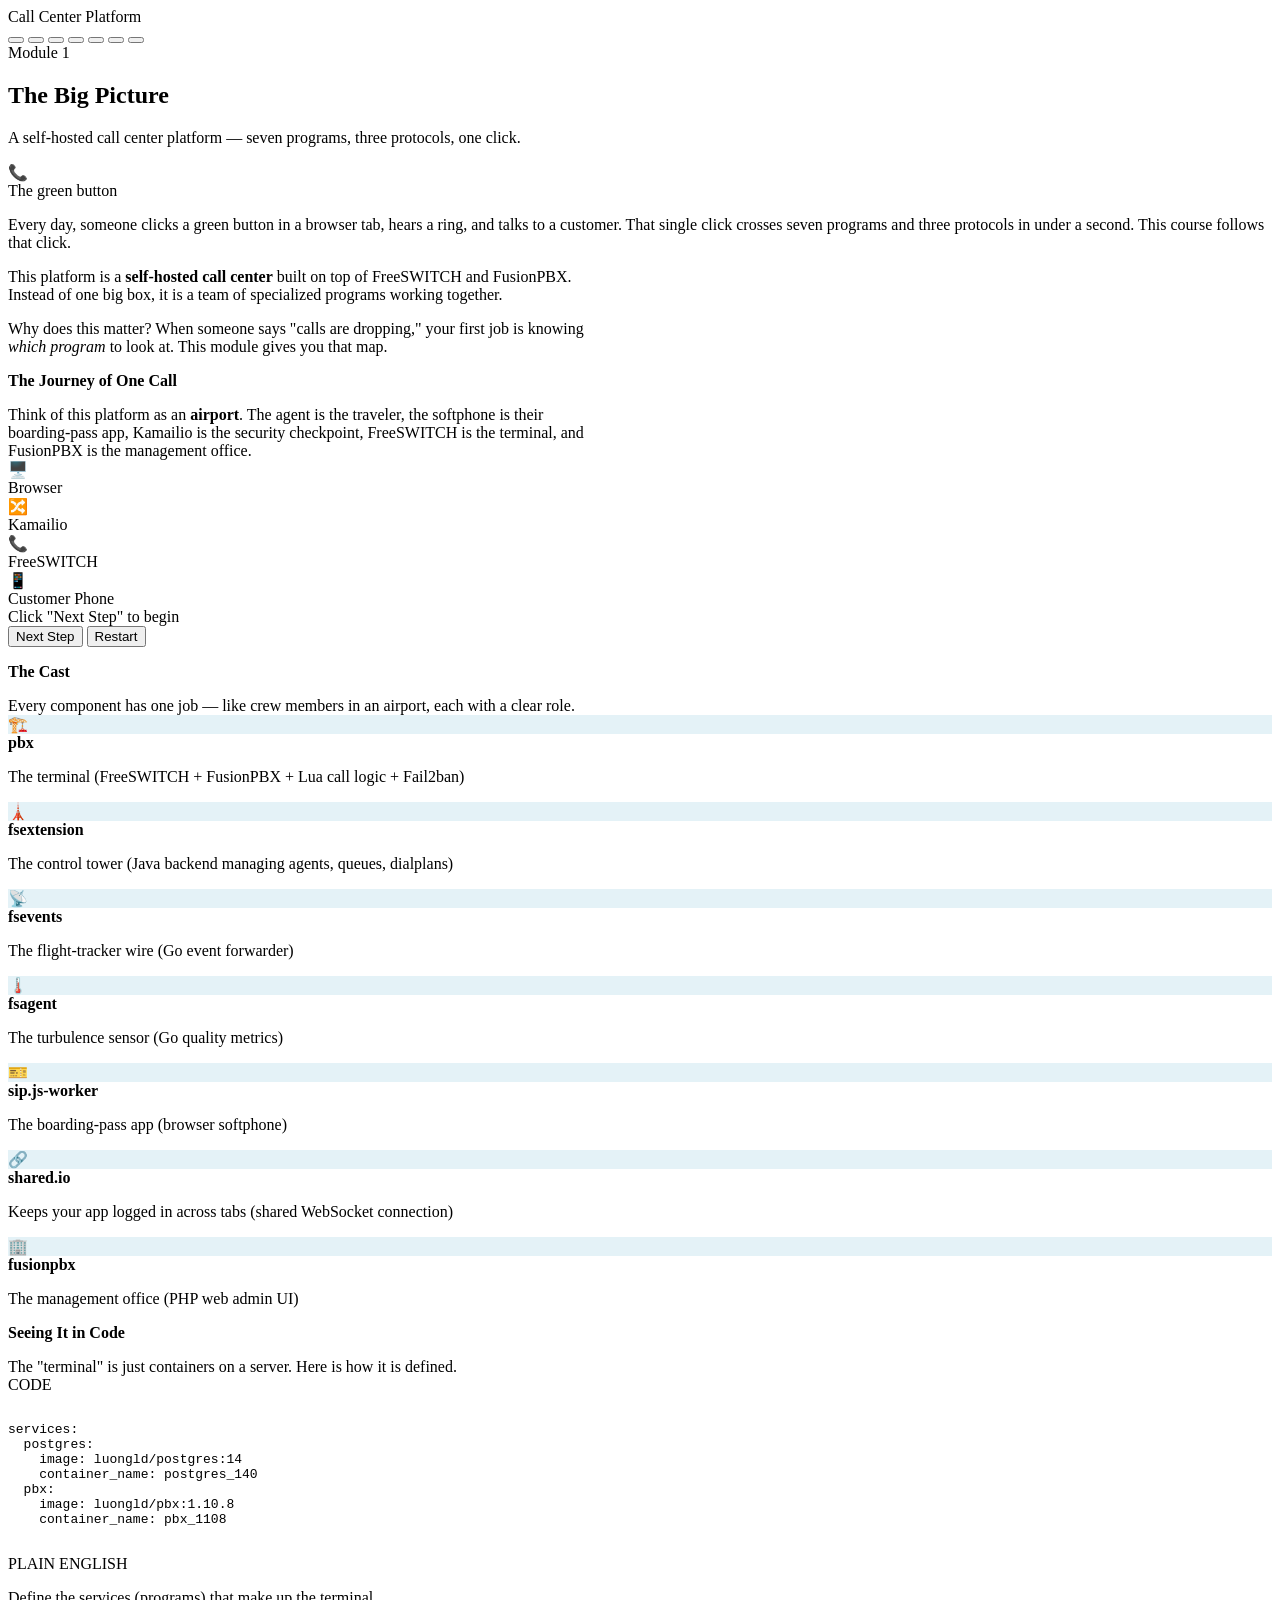
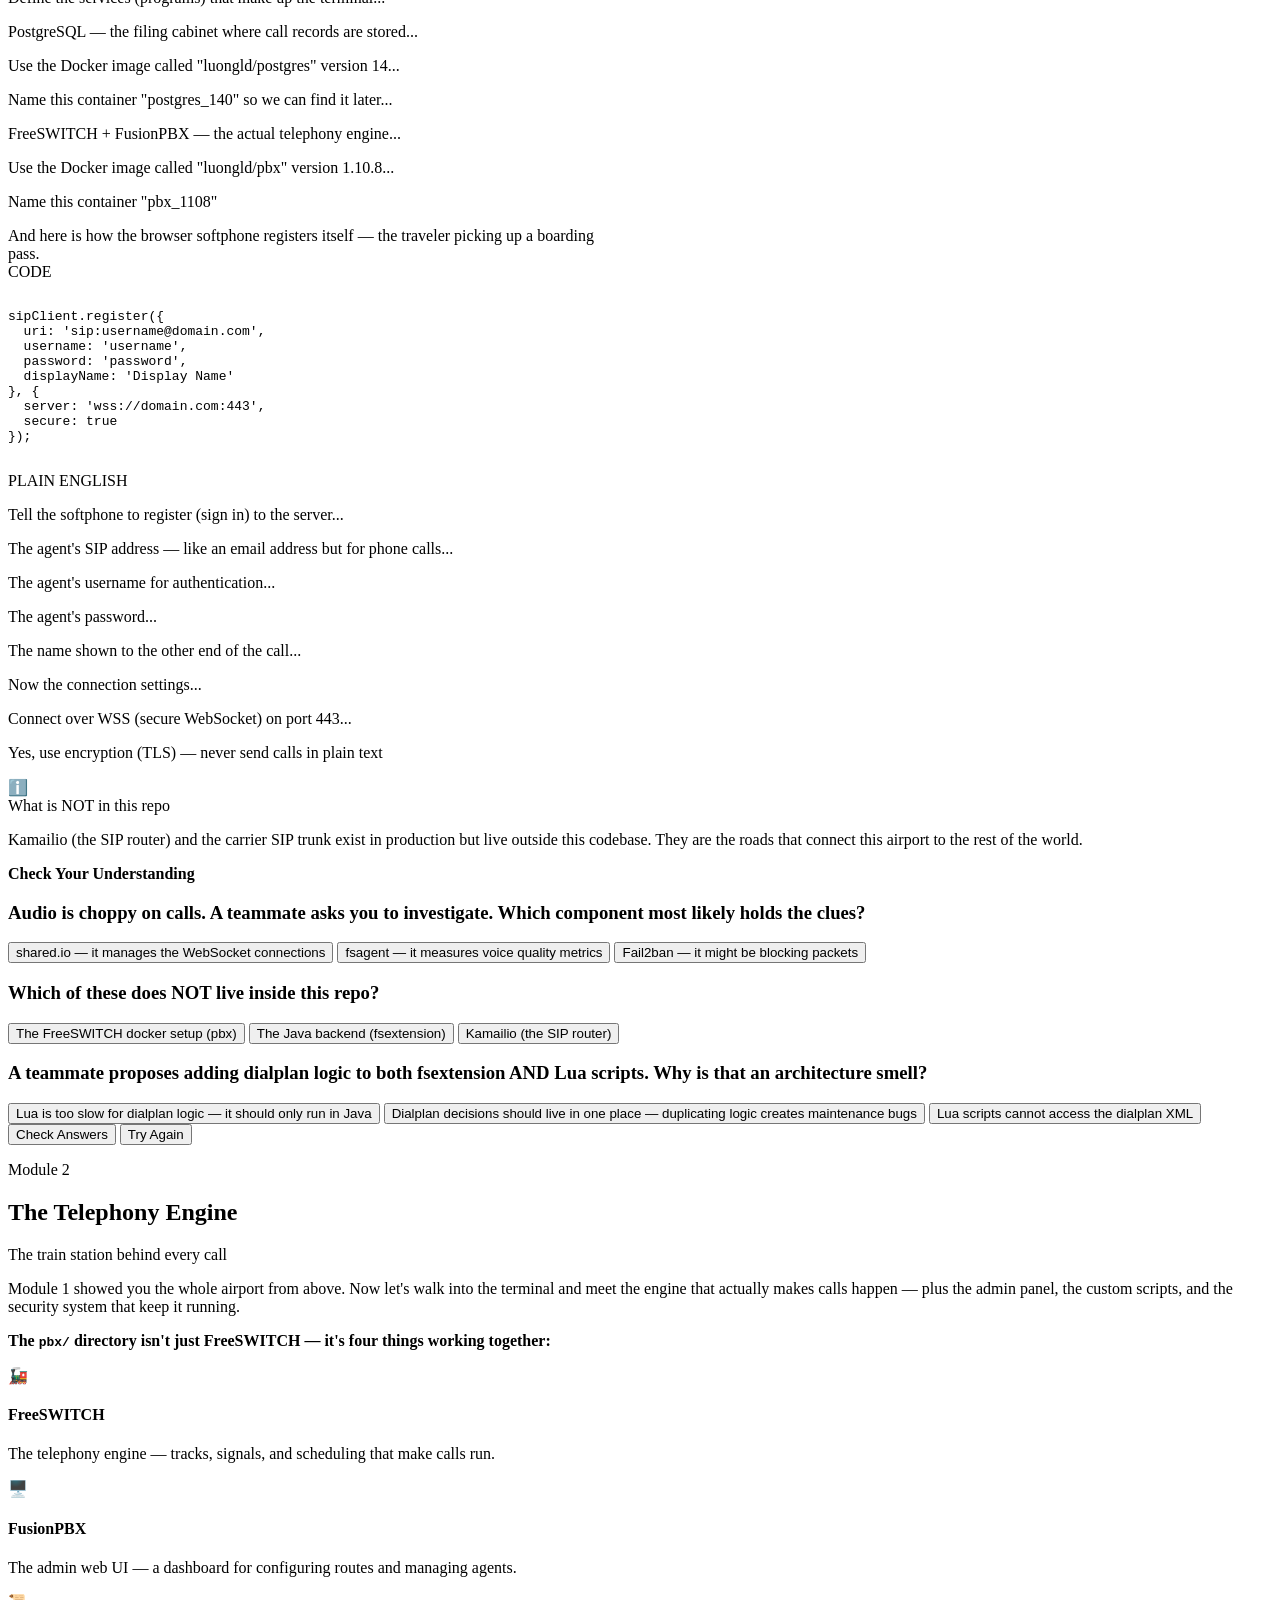
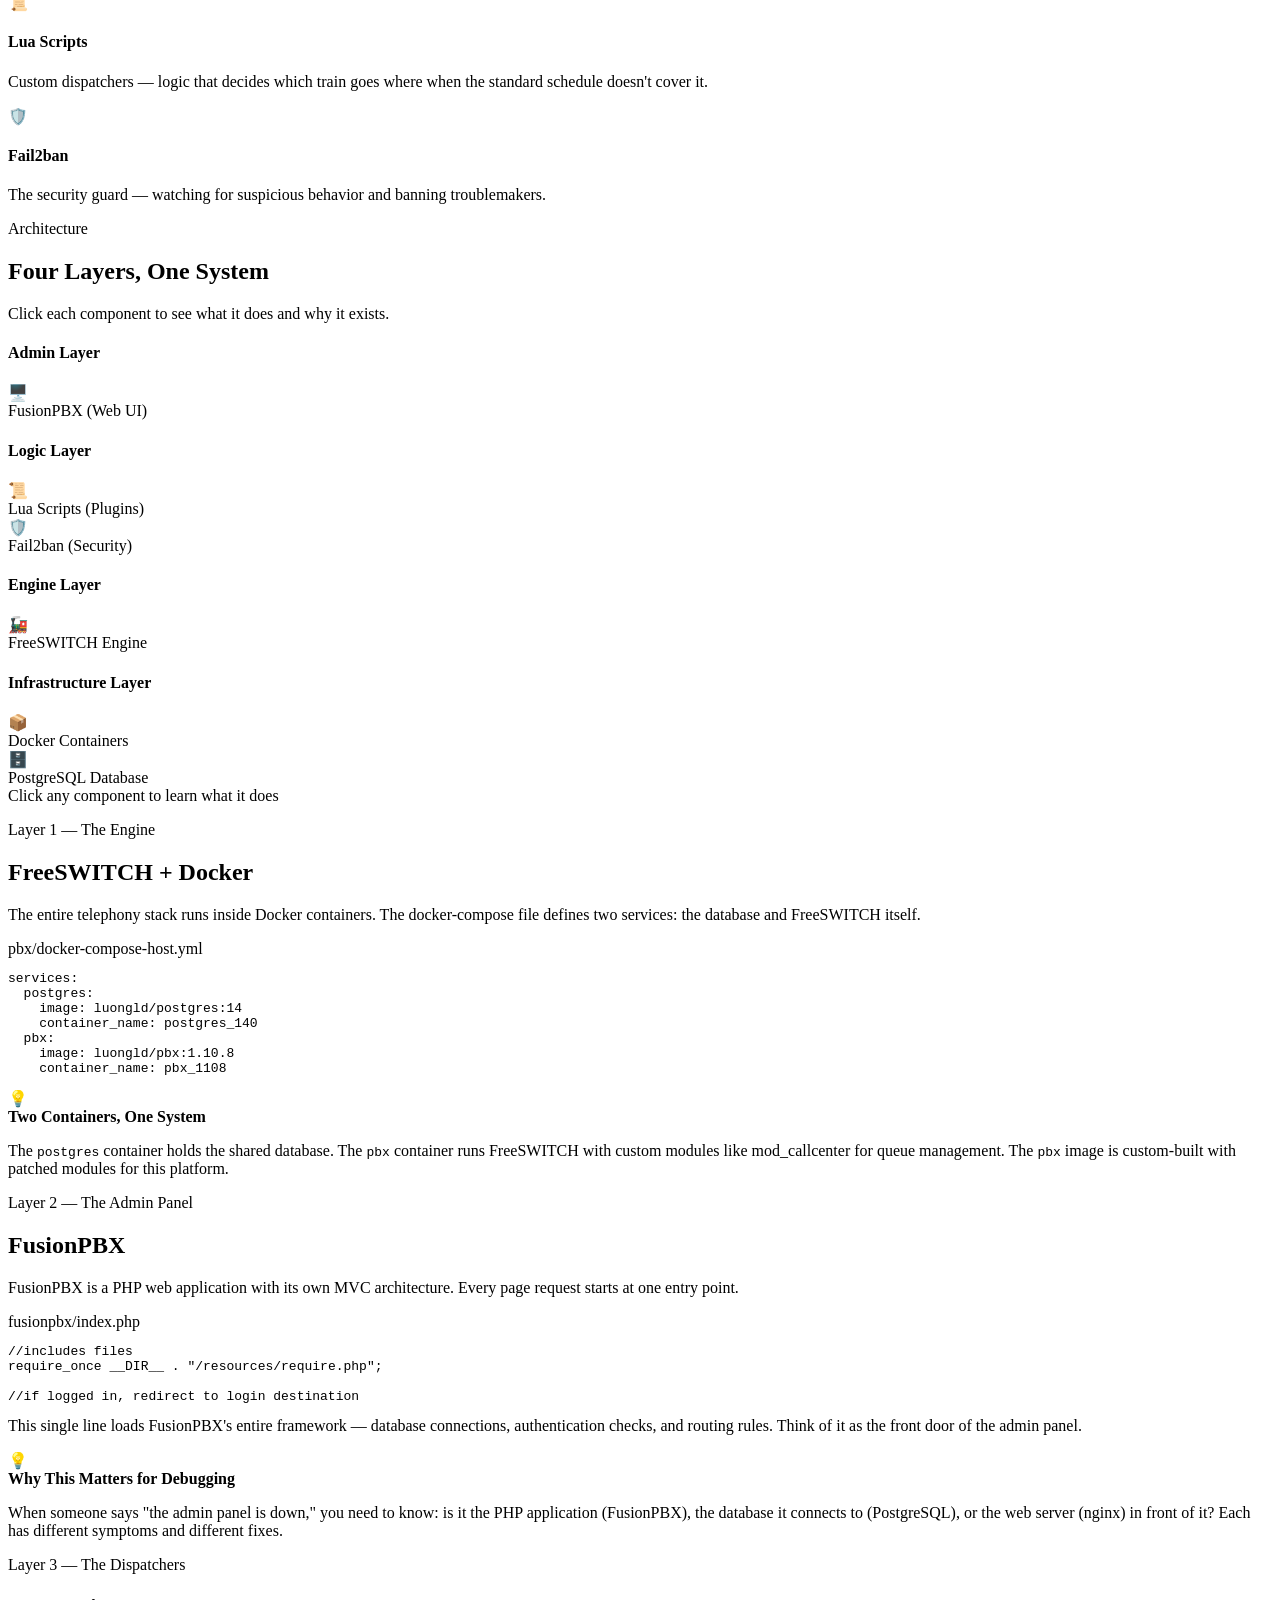
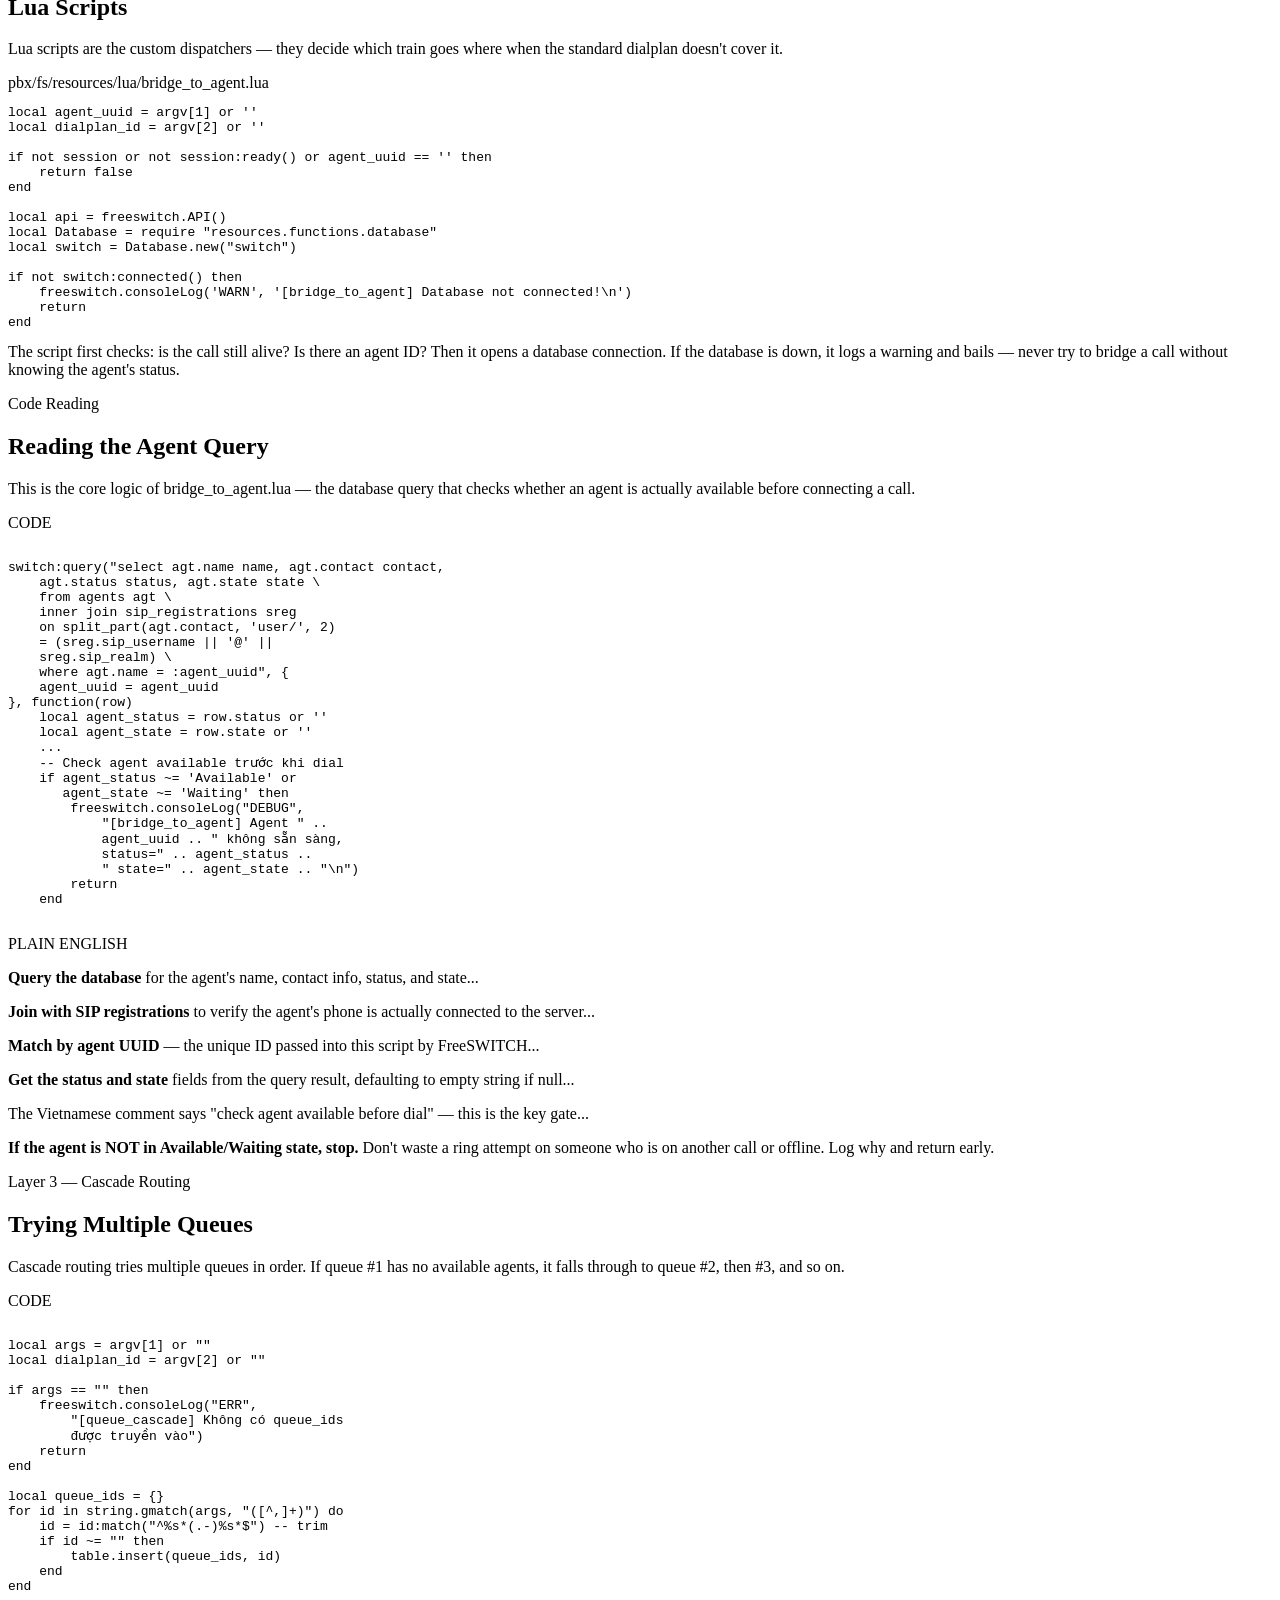
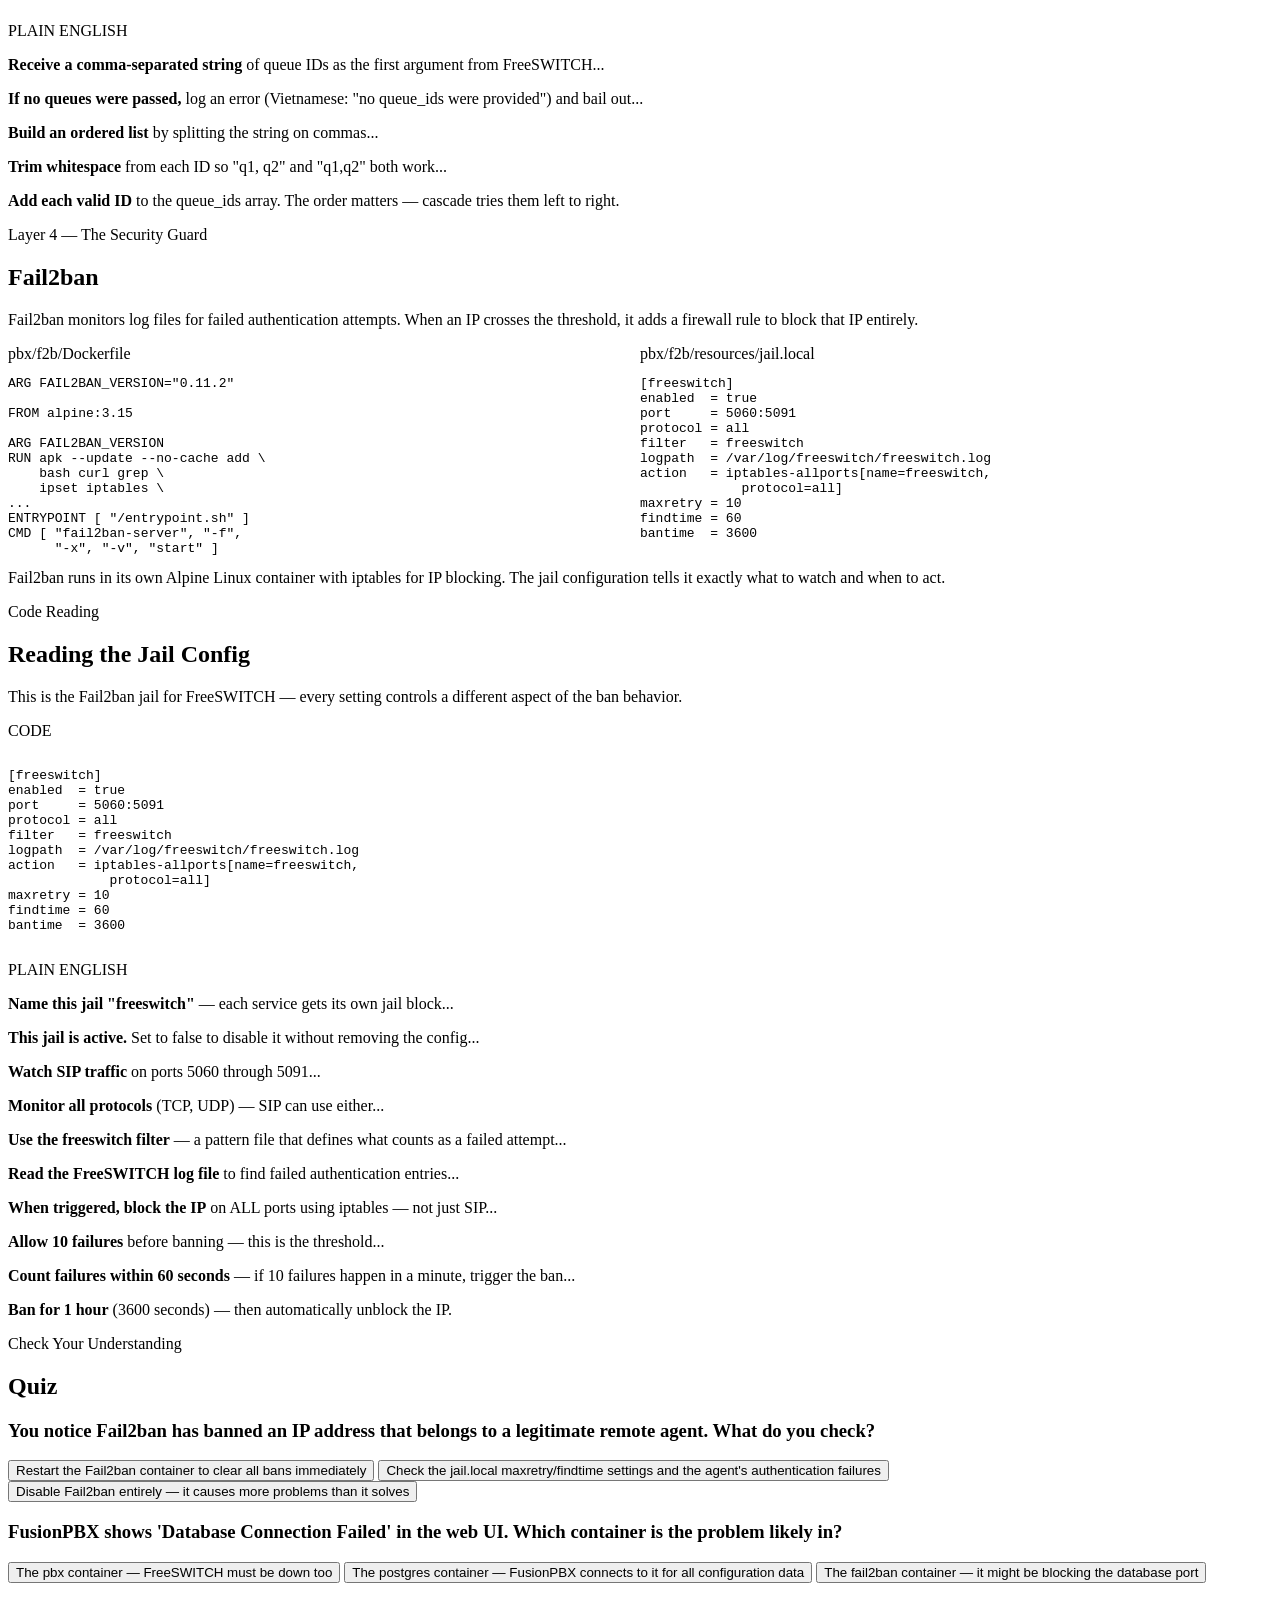
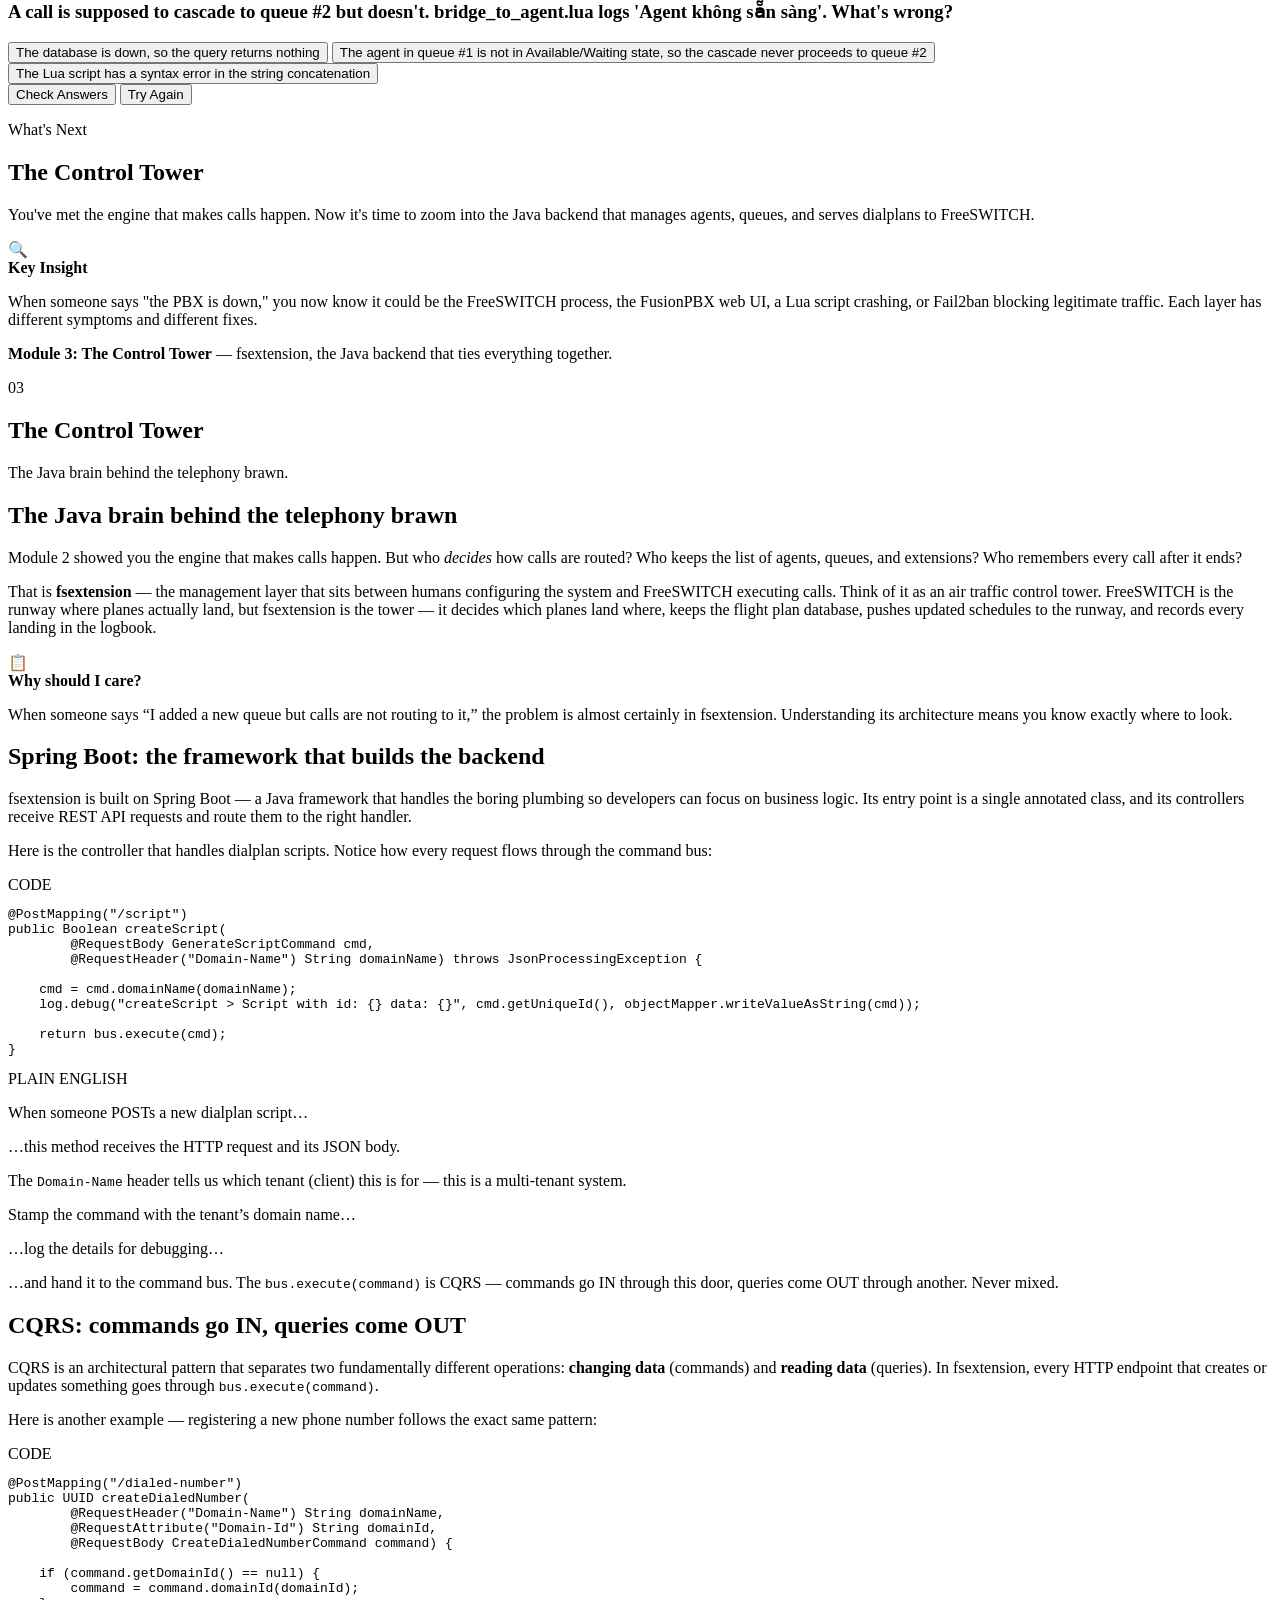
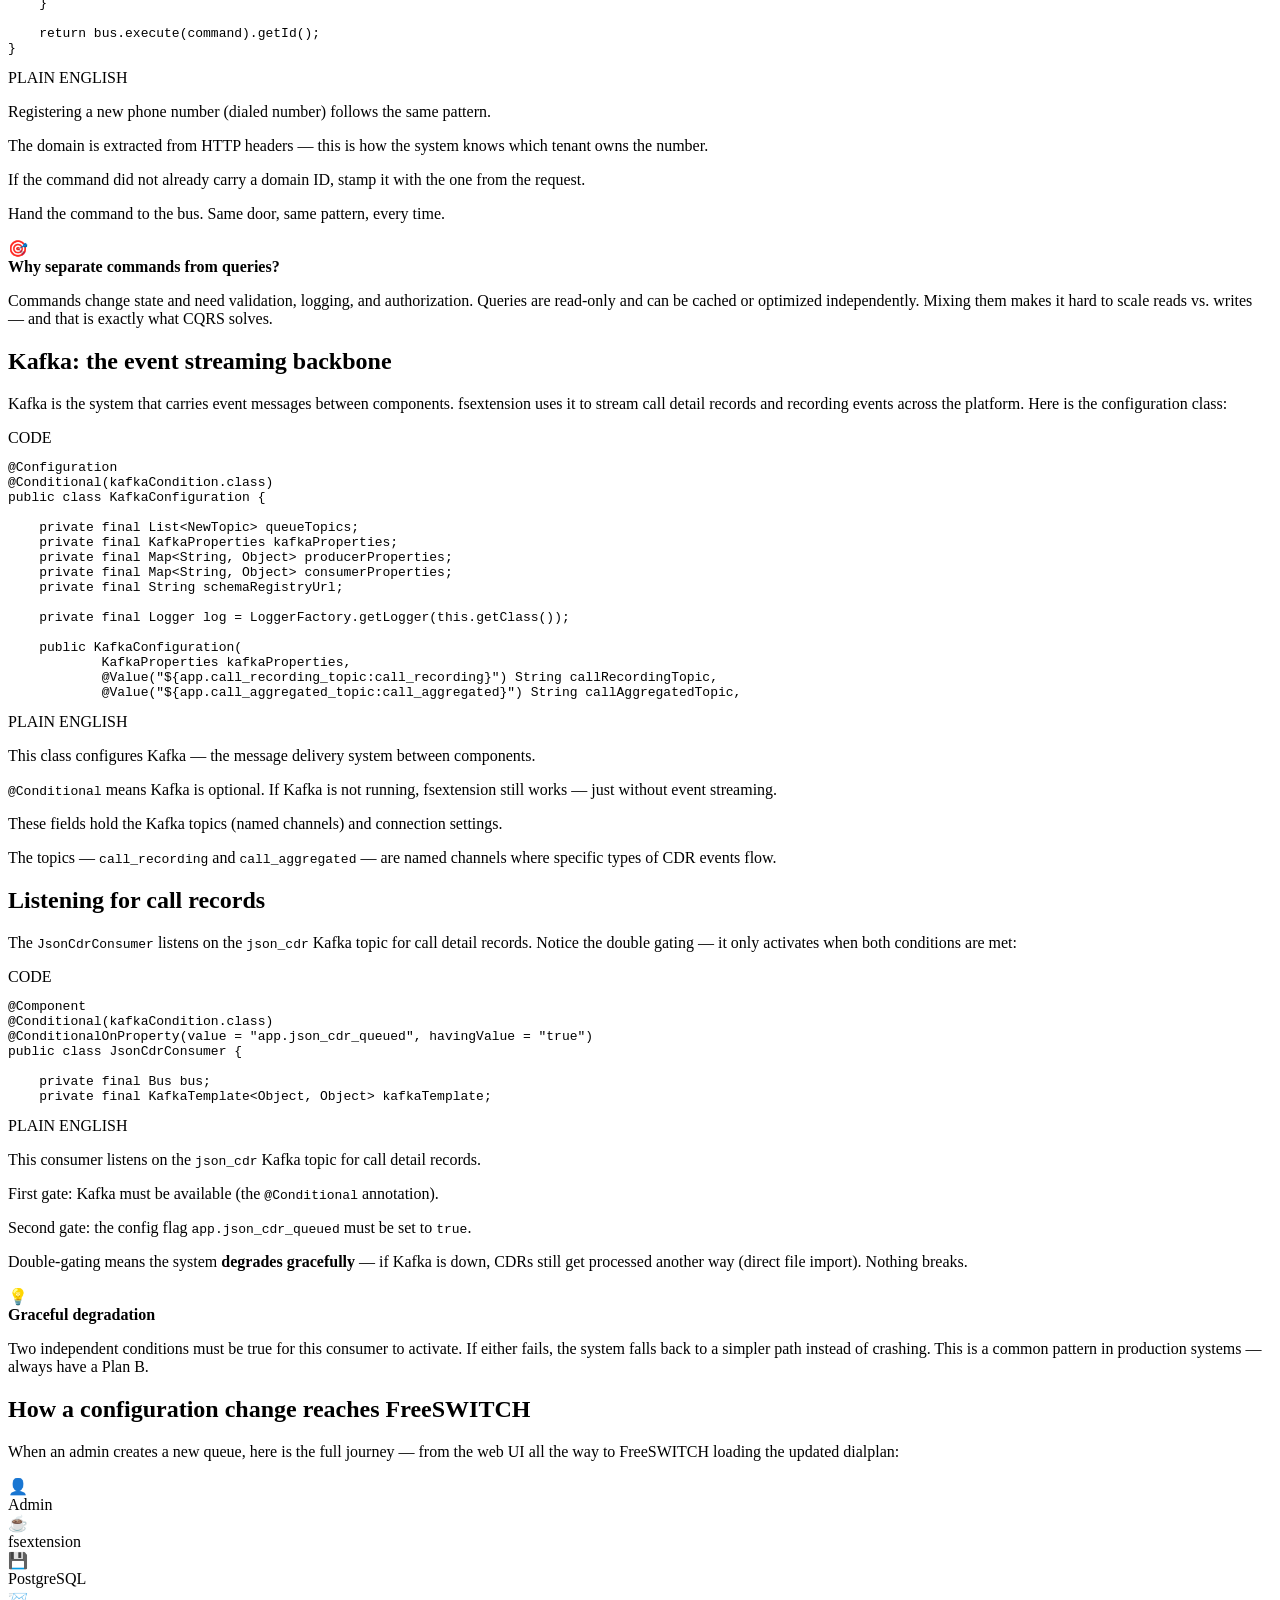
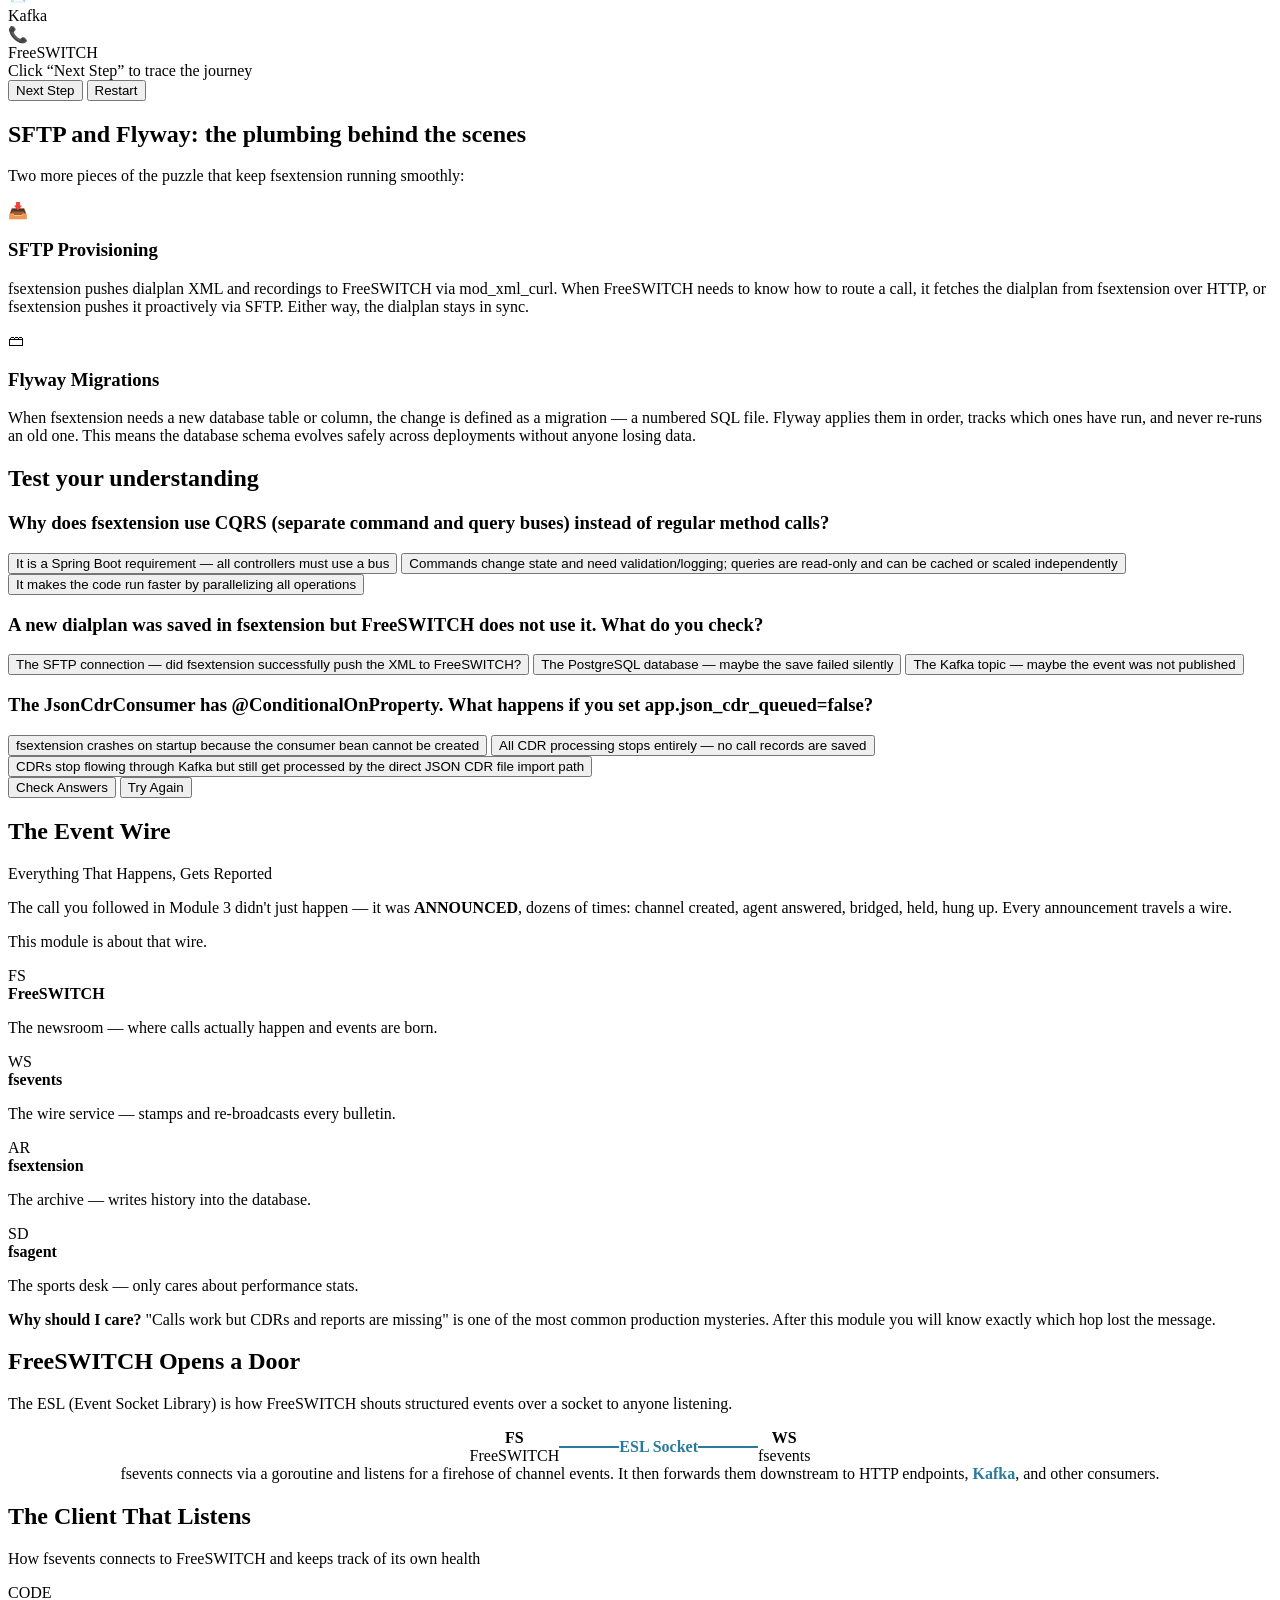
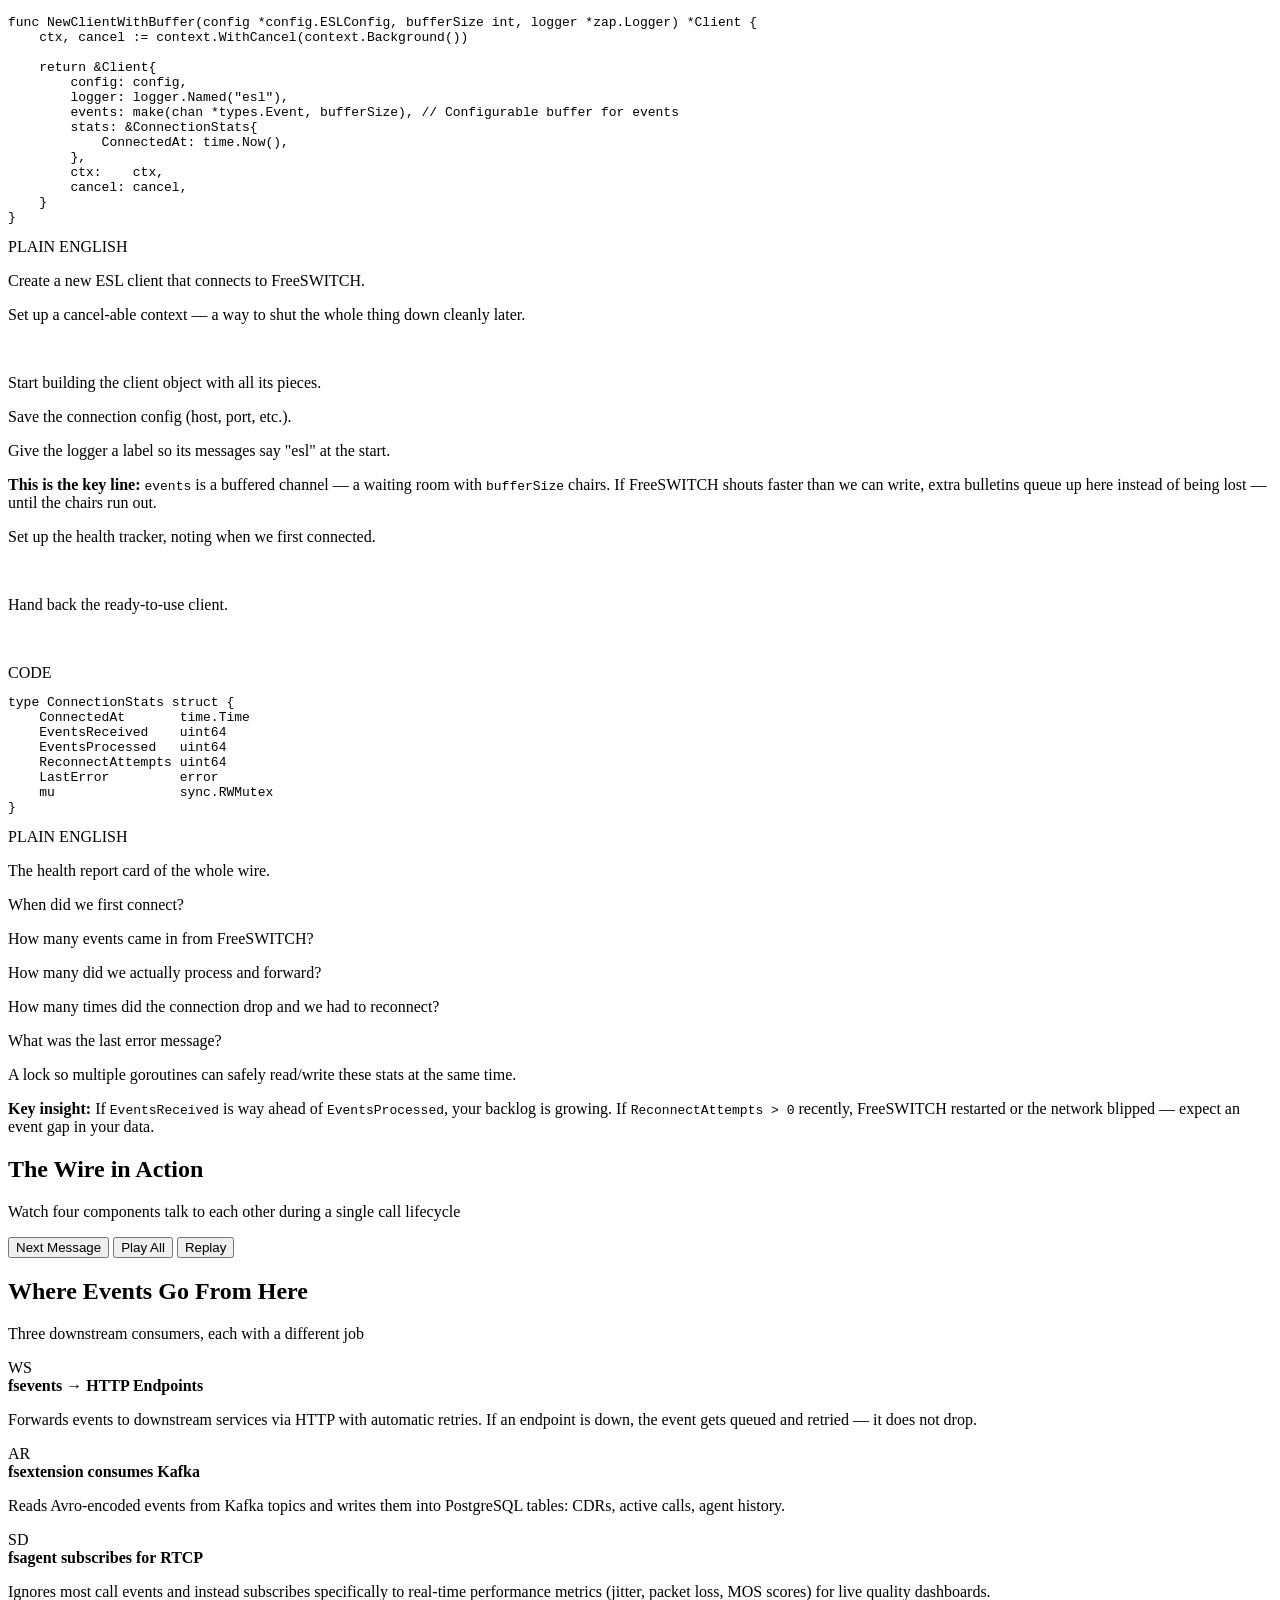
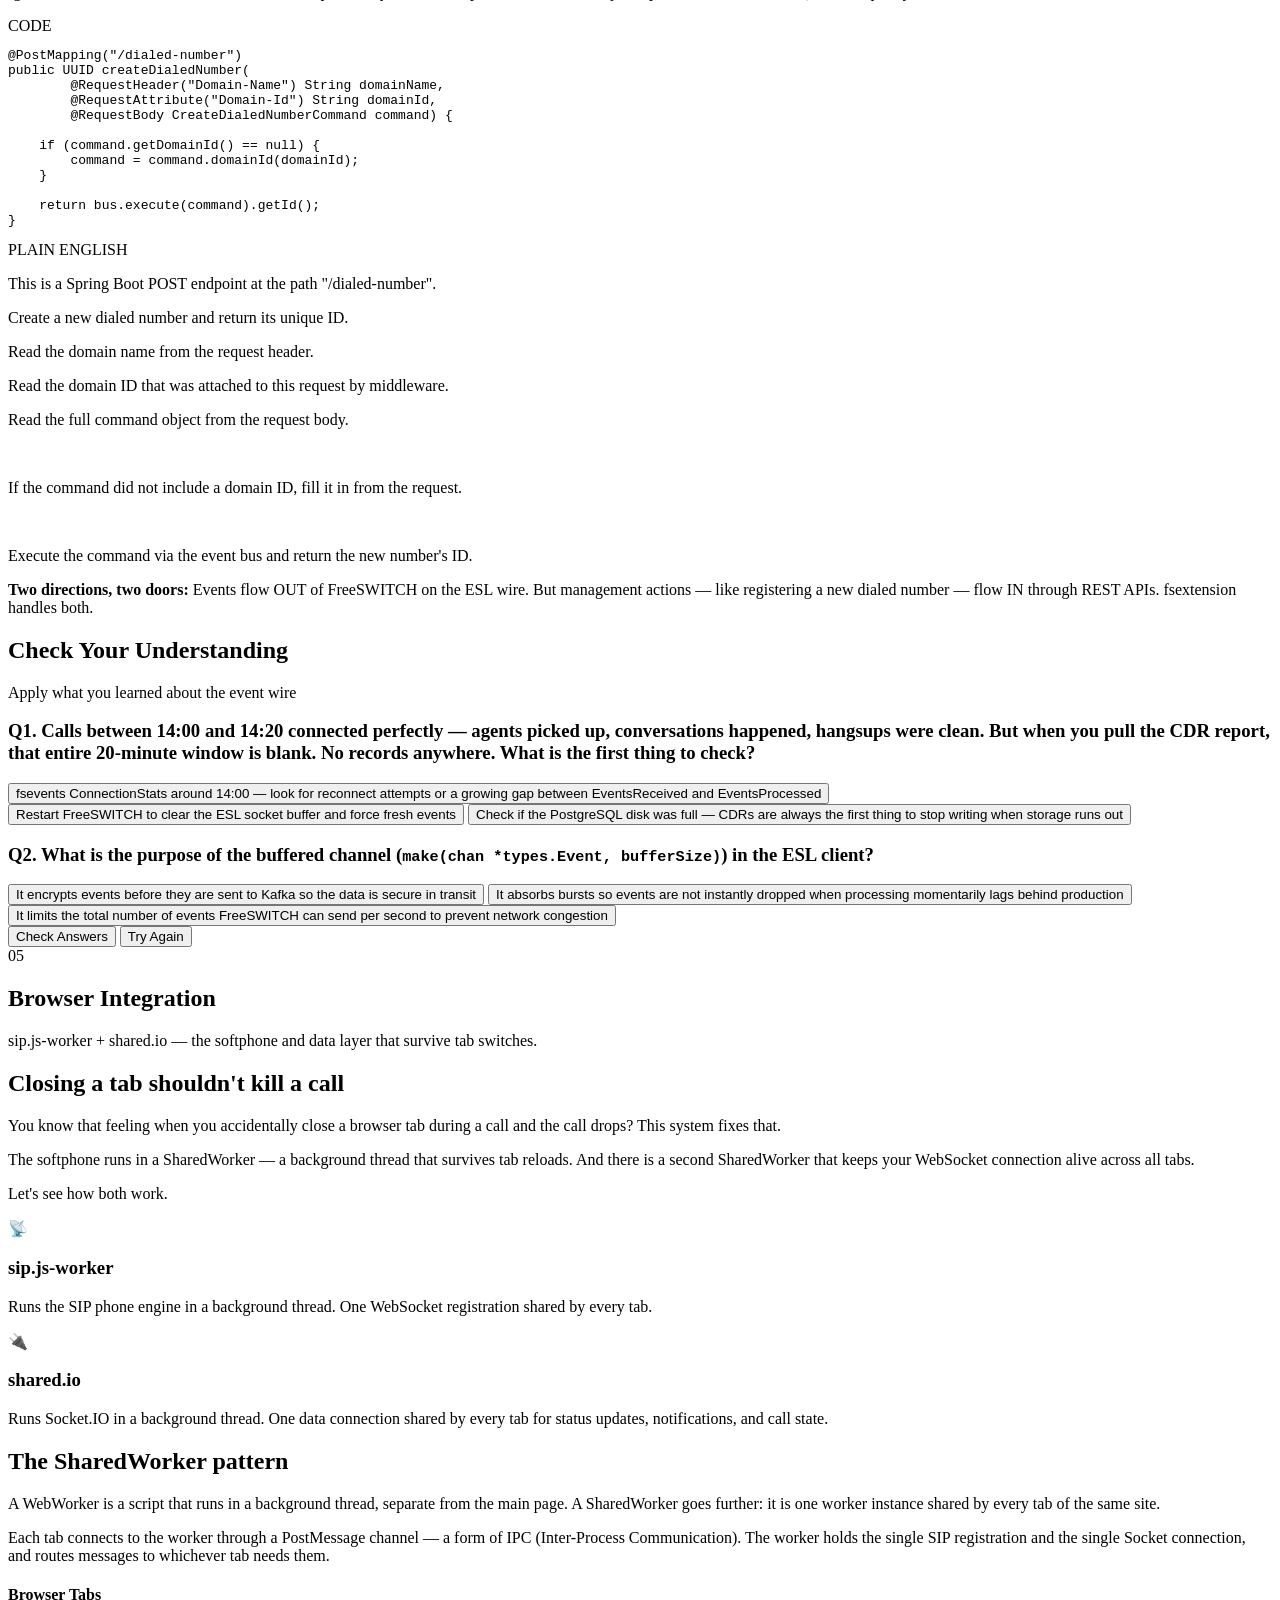
==== index.html @ 0a763601 "feat: interactive call center course — 7 modules with quizzes, animations, and code translations A s" ====
<!DOCTYPE html>
<html lang="en">
<head>
  <meta charset="UTF-8">
  <meta name="viewport" content="width=device-width, initial-scale=1.0">
  <title>Call Center Platform: From Click to Conversation</title>

  <!-- Google Fonts: Bricolage Grotesque · DM Sans · JetBrains Mono -->
  <link rel="preconnect" href="https://fonts.googleapis.com">
  <link rel="preconnect" href="https://fonts.gstatic.com" crossorigin>
  <link href="https://fonts.googleapis.com/css2?family=Bricolage+Grotesque:opsz,wght@12..96,400;12..96,600;12..96,700;12..96,800&family=DM+Sans:ital,opsz,wght@0,9..40,300;0,9..40,400;0,9..40,500;0,9..40,600;0,9..40,700;1,9..40,400;1,9..40,500&family=JetBrains+Mono:wght@400;500;600&display=swap" rel="stylesheet">

  <link rel="stylesheet" href="styles.css">

  <style>
    :root {
      --color-accent:       #2A7B9B;
      --color-accent-hover: #1F6280;
      --color-accent-light: #E4F2F7;
      --color-accent-muted: #5A9DB8;
    }
  </style>

  <script src="main.js" defer></script>
</head>
<body>

  <nav class="nav" id="nav">
    <div class="progress-bar" id="progress-bar" role="progressbar" aria-valuenow="0" aria-valuemin="0" aria-valuemax="100"></div>
    <div class="nav-inner">
      <span class="nav-title">Call Center Platform</span>
      <div class="nav-dots" id="nav-dots" role="tablist">
        <button class="nav-dot" data-target="module-1" data-tooltip="The Big Picture" role="tab" aria-label="Module 1: The Big Picture"></button>
        <button class="nav-dot" data-target="module-2" data-tooltip="The Telephony Engine" role="tab" aria-label="Module 2: The Telephony Engine"></button>
        <button class="nav-dot" data-target="module-3" data-tooltip="The Control Tower" role="tab" aria-label="Module 3: The Control Tower"></button>
        <button class="nav-dot" data-target="module-4" data-tooltip="The Event Wire" role="tab" aria-label="Module 4: The Event Wire"></button>
        <button class="nav-dot" data-target="module-5" data-tooltip="Browser Integration" role="tab" aria-label="Module 5: Browser Integration"></button>
        <button class="nav-dot" data-target="module-6" data-tooltip="The Quality Scoreboard" role="tab" aria-label="Module 6: The Quality Scoreboard"></button>
        <button class="nav-dot" data-target="module-7" data-tooltip="When Things Break" role="tab" aria-label="Module 7: When Things Break"></button>
      </div>
    </div>
  </nav>

  <main id="main">
<section class="module" id="module-1">

  <!-- ==================== SCREEN 1: HOOK ==================== -->
  <div class="module-header">
    <span class="module-number">Module 1</span>
    <h2 class="module-title">The Big Picture</h2>
    <p class="module-subtitle">A self-hosted call center platform — seven programs, three protocols, one click.</p>
  </div>

  <div class="module-content">

    <div class="callout callout-accent" style="margin-bottom: var(--space-8);">
      <span class="callout-icon">📞</span>
      <div class="callout-content">
        <span class="callout-title">The green button</span>
        <p>Every day, someone clicks a green button in a browser tab, hears a ring, and talks to a customer. That single click crosses seven programs and three protocols in under a second. This course follows that click.</p>
      </div>
    </div>

    <p style="max-width: 600px;">This platform is a <strong>self-hosted call center</strong> built on top of <span class="term" data-definition="An open-source telephony platform that handles the actual audio of phone calls — like the runways and terminals of an airport.">FreeSWITCH</span> and <span class="term" data-definition="An open-source web admin for FreeSWITCH — like the airport management office that configures gates, schedules, and staff.">FusionPBX</span>. Instead of one big box, it is a team of specialized programs working together.</p>

    <p style="max-width: 600px; color: var(--color-text-secondary); font-size: var(--text-sm);">Why does this matter? When someone says "calls are dropping," your first job is knowing <em>which program</em> to look at. This module gives you that map.</p>

  </div>

  <!-- ==================== SCREEN 2: JOURNEY OF ONE CALL ==================== -->
  <div class="module-content" style="margin-top: var(--space-12);">

    <h3 style="font-size: var(--text-xl); margin-bottom: var(--space-2);">The Journey of One Call</h3>
    <p style="max-width: 600px; margin-bottom: var(--space-8);">Think of this platform as an <strong>airport</strong>. The agent is the traveler, the <span class="term" data-definition="A software phone that runs inside the browser — the app where agents make and receive calls.">softphone</span> is their boarding-pass app, <span class="term" data-definition="A SIP router and load balancer — like the security checkpoint funneling passengers to the right gates.">Kamailio</span> is the security checkpoint, FreeSWITCH is the terminal, and FusionPBX is the management office.</p>

    <div class="flow-animation" data-steps='[
      {"highlight":"flow-actor-1","label":"Agent clicks Call in the browser softphone"},
      {"highlight":"flow-actor-1","label":"Browser sends a SIP INVITE over a secure WebSocket to Kamailio","packet":true,"from":"actor-1","to":"actor-2"},
      {"highlight":"flow-actor-2","label":"Kamailio routes the call to an available FreeSWITCH node","packet":true,"from":"actor-2","to":"actor-3"},
      {"highlight":"flow-actor-3","label":"FreeSWITCH dials out to the customer phone","packet":true,"from":"actor-3","to":"actor-4"},
      {"highlight":"flow-actor-4","label":"Voice streams (RTP) established directly between FreeSWITCH and the customer phone"},
      {"highlight":"flow-actor-1","label":"Call ends — BYE sent, resources freed"}
    ]'>
      <div class="flow-actors">
        <div class="flow-actor" id="flow-actor-1">
          <div class="flow-actor-icon">🖥️</div>
          <span>Browser</span>
        </div>
        <div class="flow-actor" id="flow-actor-2">
          <div class="flow-actor-icon">🔀</div>
          <span>Kamailio</span>
        </div>
        <div class="flow-actor" id="flow-actor-3">
          <div class="flow-actor-icon">📞</div>
          <span>FreeSWITCH</span>
        </div>
        <div class="flow-actor" id="flow-actor-4">
          <div class="flow-actor-icon">📱</div>
          <span>Customer Phone</span>
        </div>
      </div>

      <div class="flow-packet" id="flow-packet"></div>

      <div class="flow-step-label" id="flow-label">Click "Next Step" to begin</div>

      <div class="flow-controls">
        <button class="btn flow-next-btn">Next Step</button>
        <button class="btn flow-reset-btn">Restart</button>
        <span class="flow-progress"></span>
      </div>
    </div>

  </div>

  <!-- ==================== SCREEN 3: THE CAST ==================== -->
  <div class="module-content" style="margin-top: var(--space-12);">

    <h3 style="font-size: var(--text-xl); margin-bottom: var(--space-2);">The Cast</h3>
    <p style="max-width: 600px; margin-bottom: var(--space-8);">Every component has one job — like crew members in an airport, each with a clear role.</p>

    <div class="icon-rows">

      <div class="icon-row">
        <div class="icon-circle" style="background: var(--color-accent-light);">🏗️</div>
        <div>
          <strong>pbx</strong>
          <p><span class="term" data-definition="The telephony engine — like the airport terminal where flights (calls) actually depart and land.">The terminal</span> (FreeSWITCH + FusionPBX + Lua call logic + Fail2ban)</p>
        </div>
      </div>

      <div class="icon-row">
        <div class="icon-circle" style="background: var(--color-accent-light);">🗼</div>
        <div>
          <strong>fsextension</strong>
          <p><span class="term" data-definition="The Java backend that manages agents, queues, and dialplans — the control tower directing traffic.">The control tower</span> (Java backend managing agents, queues, dialplans)</p>
        </div>
      </div>

      <div class="icon-row">
        <div class="icon-circle" style="background: var(--color-accent-light);">📡</div>
        <div>
          <strong>fsevents</strong>
          <p><span class="term" data-definition="The Go event forwarder — like a flight-tracker wire that broadcasts every event in real time.">The flight-tracker wire</span> (Go event forwarder)</p>
        </div>
      </div>

      <div class="icon-row">
        <div class="icon-circle" style="background: var(--color-accent-light);">🌡️</div>
        <div>
          <strong>fsagent</strong>
          <p><span class="term" data-definition="The Go quality metrics service — like a weather-and-turbulence sensor monitoring call quality.">The turbulence sensor</span> (Go quality metrics)</p>
        </div>
      </div>

      <div class="icon-row">
        <div class="icon-circle" style="background: var(--color-accent-light);">🎫</div>
        <div>
          <strong>sip.js-worker</strong>
          <p><span class="term" data-definition="The browser softphone library — the boarding-pass app agents use to make calls from their browser.">The boarding-pass app</span> (browser softphone)</p>
        </div>
      </div>

      <div class="icon-row">
        <div class="icon-circle" style="background: var(--color-accent-light);">🔗</div>
        <div>
          <strong>shared.io</strong>
          <p>Keeps your app logged in across tabs (shared WebSocket connection)</p>
        </div>
      </div>

      <div class="icon-row">
        <div class="icon-circle" style="background: var(--color-accent-light);">🏢</div>
        <div>
          <strong>fusionpbx</strong>
          <p><span class="term" data-definition="A PHP web admin UI for managing FreeSWITCH — the airport management office.">The management office</span> (PHP web admin UI)</p>
        </div>
      </div>

    </div>

  </div>

  <!-- ==================== SCREEN 4: CODE TRANSLATIONS ==================== -->
  <div class="module-content" style="margin-top: var(--space-12);">

    <h3 style="font-size: var(--text-xl); margin-bottom: var(--space-2);">Seeing It in Code</h3>
    <p style="max-width: 600px; margin-bottom: var(--space-8);">The "terminal" is just containers on a server. Here is how it is defined.</p>

    <!-- Translation 1: docker-compose -->
    <div class="translation-block animate-in">
      <div class="translation-code">
        <span class="translation-label">CODE</span>
        <pre><code>
<span class="code-line"><span class="code-property">services</span>:</span>
<span class="code-line">  <span class="code-property">postgres</span>:</span>
<span class="code-line">    <span class="code-property">image</span>: <span class="code-string">luongld/postgres:14</span></span>
<span class="code-line">    <span class="code-property">container_name</span>: <span class="code-string">postgres_140</span></span>
<span class="code-line">  <span class="code-property">pbx</span>:</span>
<span class="code-line">    <span class="code-property">image</span>: <span class="code-string">luongld/pbx:1.10.8</span></span>
<span class="code-line">    <span class="code-property">container_name</span>: <span class="code-string">pbx_1108</span></span>
        </code></pre>
      </div>
      <div class="translation-english">
        <span class="translation-label">PLAIN ENGLISH</span>
        <div class="translation-lines">
          <p class="tl">Define the services (programs) that make up the terminal...</p>
          <p class="tl">PostgreSQL — the filing cabinet where call records are stored...</p>
          <p class="tl">Use the Docker image called "luongld/postgres" version 14...</p>
          <p class="tl">Name this container "postgres_140" so we can find it later...</p>
          <p class="tl">FreeSWITCH + FusionPBX — the actual telephony engine...</p>
          <p class="tl">Use the Docker image called "luongld/pbx" version 1.10.8...</p>
          <p class="tl">Name this container "pbx_1108"</p>
        </div>
      </div>
    </div>

    <p style="max-width: 600px; margin-top: var(--space-8); margin-bottom: var(--space-2);">And here is how the browser softphone registers itself — the traveler picking up a boarding pass.</p>

    <!-- Translation 2: sip.js-worker -->
    <div class="translation-block animate-in">
      <div class="translation-code">
        <span class="translation-label">CODE</span>
        <pre><code>
<span class="code-line"><span class="code-property">sipClient</span>.<span class="code-function">register</span>({</span>
<span class="code-line">  <span class="code-property">uri</span>: <span class="code-string">'sip:username@domain.com'</span>,</span>
<span class="code-line">  <span class="code-property">username</span>: <span class="code-string">'username'</span>,</span>
<span class="code-line">  <span class="code-property">password</span>: <span class="code-string">'password'</span>,</span>
<span class="code-line">  <span class="code-property">displayName</span>: <span class="code-string">'Display Name'</span></span>
<span class="code-line">}, {</span>
<span class="code-line">  <span class="code-property">server</span>: <span class="code-string">'wss://domain.com:443'</span>,</span>
<span class="code-line">  <span class="code-property">secure</span>: <span class="code-keyword">true</span></span>
<span class="code-line">});</span>
        </code></pre>
      </div>
      <div class="translation-english">
        <span class="translation-label">PLAIN ENGLISH</span>
        <div class="translation-lines">
          <p class="tl">Tell the softphone to register (sign in) to the server...</p>
          <p class="tl">The agent's SIP address — like an email address but for phone calls...</p>
          <p class="tl">The agent's username for authentication...</p>
          <p class="tl">The agent's password...</p>
          <p class="tl">The name shown to the other end of the call...</p>
          <p class="tl">Now the connection settings...</p>
          <p class="tl">Connect over <span class="term" data-definition="WebSocket Secure — the browser speaks the phone protocol (SIP) over an encrypted WebSocket connection instead of a phone cable.">WSS</span> (secure WebSocket) on port 443...</p>
          <p class="tl">Yes, use encryption (TLS) — never send calls in plain text</p>
        </div>
      </div>
    </div>

    <!-- What is NOT in this repo -->
    <div class="callout callout-info" style="margin-top: var(--space-8);">
      <span class="callout-icon">ℹ️</span>
      <div class="callout-content">
        <span class="callout-title">What is NOT in this repo</span>
        <p><span class="term" data-definition="An open-source SIP router and load balancer — sits between the browser and FreeSWITCH, routing calls to the right server.">Kamailio</span> (the SIP router) and the <span class="term" data-definition="The connection to the public telephone network — like the airline partnerships that let your airport connect to flights worldwide.">carrier SIP trunk</span> exist in production but live outside this codebase. They are the roads that connect this airport to the rest of the world.</p>
      </div>
    </div>

  </div>

  <!-- ==================== SCREEN 5: QUIZ ==================== -->
  <div class="module-content" style="margin-top: var(--space-12);">

    <h3 style="font-size: var(--text-xl); margin-bottom: var(--space-8);">Check Your Understanding</h3>

    <div class="quiz-container" id="quiz-module1">

      <!-- Q1: Scenario -->
      <div class="quiz-question-block"
           data-correct="option-b"
           data-explanation-right="Exactly! fsagent is the turbulence sensor — it measures voice quality metrics like jitter, packet loss, and latency. When audio is choppy, fsagent has the data to tell you whether the problem is network congestion, a bad codec, or something else."
           data-explanation-wrong="Not quite. shared.io handles cross-tab login sessions, not audio quality. The web frontend renders the UI but has no insight into voice streams. Fail2ban blocks brute-force attacks. Think about which component is specifically designed to monitor call quality."
        >
        <h3 class="quiz-question">Audio is choppy on calls. A teammate asks you to investigate. Which component most likely holds the clues?</h3>
        <div class="quiz-options">
          <button class="quiz-option" data-value="option-a" onclick="selectOption(this)">
            <div class="quiz-option-radio"></div>
            <span>shared.io — it manages the WebSocket connections</span>
          </button>
          <button class="quiz-option" data-value="option-b" onclick="selectOption(this)">
            <div class="quiz-option-radio"></div>
            <span>fsagent — it measures voice quality metrics</span>
          </button>
          <button class="quiz-option" data-value="option-c" onclick="selectOption(this)">
            <div class="quiz-option-radio"></div>
            <span>Fail2ban — it might be blocking packets</span>
          </button>
        </div>
        <div class="quiz-feedback"></div>
      </div>

      <!-- Q2: Architecture -->
      <div class="quiz-question-block"
           data-correct="option-c"
           data-explanation-right="Correct! Kamailio is a critical part of the platform, but it lives outside this repo — it runs as its own service. This repo contains FreeSWITCH, the Java backend, the Go services, and the browser softphone. Knowing what is in versus out of the repo helps you know where to look when something breaks."
           data-explanation-wrong="All three of those do live in this repo. FreeSWITCH is in the pbx directory (docker setup), fsextension is the Java backend, and fsevents is the Go event forwarder. Kamailio, however, is deployed separately — it is not part of this codebase."
        >
        <h3 class="quiz-question">Which of these does NOT live inside this repo?</h3>
        <div class="quiz-options">
          <button class="quiz-option" data-value="option-a" onclick="selectOption(this)">
            <div class="quiz-option-radio"></div>
            <span>The FreeSWITCH docker setup (pbx)</span>
          </button>
          <button class="quiz-option" data-value="option-b" onclick="selectOption(this)">
            <div class="quiz-option-radio"></div>
            <span>The Java backend (fsextension)</span>
          </button>
          <button class="quiz-option" data-value="option-c" onclick="selectOption(this)">
            <div class="quiz-option-radio"></div>
            <span>Kamailio (the SIP router)</span>
          </button>
        </div>
        <div class="quiz-feedback"></div>
      </div>

      <!-- Q3: Component ownership / architecture smell -->
      <div class="quiz-question-block"
           data-correct="option-b"
           data-explanation-right="Exactly. fsextension serves the XML dialplan, and the Lua scripts in FreeSWITCH execute it. They form a clean pipeline: one defines the plan, the other runs it. If you duplicate the logic in both places, you create a maintenance nightmare — change a rule in one place and forget the other, and now you have two conflicting versions of the same behavior."
           data-explanation-wrong="Think about responsibility. fsextension serves the XML dialplan to FreeSWITCH, and Lua scripts execute that plan. Putting the same logic in both places means you have to keep two copies in sync — when one changes, the other might not, creating silent bugs. That is the architecture smell."
        >
        <h3 class="quiz-question">A teammate proposes adding dialplan logic to both fsextension AND Lua scripts. Why is that an architecture smell?</h3>
        <div class="quiz-options">
          <button class="quiz-option" data-value="option-a" onclick="selectOption(this)">
            <div class="quiz-option-radio"></div>
            <span>Lua is too slow for dialplan logic — it should only run in Java</span>
          </button>
          <button class="quiz-option" data-value="option-b" onclick="selectOption(this)">
            <div class="quiz-option-radio"></div>
            <span>Dialplan decisions should live in one place — duplicating logic creates maintenance bugs</span>
          </button>
          <button class="quiz-option" data-value="option-c" onclick="selectOption(this)">
            <div class="quiz-option-radio"></div>
            <span>Lua scripts cannot access the dialplan XML</span>
          </button>
        </div>
        <div class="quiz-feedback"></div>
      </div>

      <button class="quiz-check-btn" onclick="checkQuiz('quiz-module1')">Check Answers</button>
      <button class="quiz-reset-btn" onclick="resetQuiz('quiz-module1')">Try Again</button>
    </div>

  </div>

</section>
<section class="module" id="module-2" style="background: var(--color-bg-warm);">

  <!-- ==================== SCREEN 1: HOOK ==================== -->
  <div class="screen">
    <div class="container animate-in">
      <p class="eyebrow">Module 2</p>
      <h1 class="screen-title">The Telephony Engine</h1>
      <p class="screen-subtitle">The train station behind every call</p>

      <p class="text-block">Module 1 showed you the whole airport from above. Now let's walk into the terminal and meet the engine that actually makes calls happen — plus the admin panel, the custom scripts, and the security system that keep it running.</p>

      <p class="text-block" style="margin-top: var(--space-6);"><strong>The <code>pbx/</code> directory isn't just FreeSWITCH — it's four things working together:</strong></p>

      <div class="pattern-cards" style="margin-top: var(--space-4);">
        <div class="pattern-card" style="border-top: 3px solid var(--color-actor-1);">
          <div class="pattern-icon" style="background: var(--color-actor-1)">🚂</div>
          <h4 class="pattern-title">FreeSWITCH</h4>
          <p class="pattern-desc">The telephony engine — tracks, signals, and scheduling that make calls run.</p>
        </div>
        <div class="pattern-card" style="border-top: 3px solid var(--color-actor-2);">
          <div class="pattern-icon" style="background: var(--color-actor-2)">🖥️</div>
          <h4 class="pattern-title">FusionPBX</h4>
          <p class="pattern-desc">The admin web UI — a dashboard for configuring routes and managing agents.</p>
        </div>
        <div class="pattern-card" style="border-top: 3px solid var(--color-actor-3);">
          <div class="pattern-icon" style="background: var(--color-actor-3)">📜</div>
          <h4 class="pattern-title">Lua Scripts</h4>
          <p class="pattern-desc">Custom dispatchers — logic that decides which train goes where when the standard schedule doesn't cover it.</p>
        </div>
        <div class="pattern-card" style="border-top: 3px solid var(--color-actor-4);">
          <div class="pattern-icon" style="background: var(--color-actor-4)">🛡️</div>
          <h4 class="pattern-title">Fail2ban</h4>
          <p class="pattern-desc">The security guard — watching for suspicious behavior and banning troublemakers.</p>
        </div>
      </div>
    </div>
  </div>

  <!-- ==================== SCREEN 2: ARCHITECTURE DIAGRAM ==================== -->
  <div class="screen">
    <div class="container animate-in">
      <p class="eyebrow">Architecture</p>
      <h2 class="screen-title">Four Layers, One System</h2>
      <p class="text-block">Click each component to see what it does and why it exists.</p>

      <div class="arch-diagram">
        <div class="arch-zone arch-zone-browser">
          <h4 class="arch-zone-label">Admin Layer</h4>
          <div class="arch-component" data-desc="FusionPBX is a PHP web application that provides a browser-based admin panel. It has its own MVC architecture, PostgreSQL database, and nginx reverse proxy. You use it to configure dialplans, manage agents, and monitor calls.">
            <div class="arch-icon">🖥️</div>
            <span>FusionPBX (Web UI)</span>
          </div>
        </div>
        <div class="arch-zone arch-zone-external">
          <h4 class="arch-zone-label">Logic Layer</h4>
          <div class="arch-component" data-desc="Lua scripts handle custom call routing logic that goes beyond the standard dialplan. bridge_to_agent.lua checks agent availability in the database before bridging. queue_cascade.lua tries multiple queues in sequence when agents are busy.">
            <div class="arch-icon">📜</div>
            <span>Lua Scripts (Plugins)</span>
          </div>
          <div class="arch-component" data-desc="Fail2ban monitors FreeSWITCH and FusionPBX log files for failed authentication attempts. When an IP exceeds the retry threshold, it adds an iptables firewall rule to block that IP entirely — stopping brute-force attacks on SIP accounts.">
            <div class="arch-icon">🛡️</div>
            <span>Fail2ban (Security)</span>
          </div>
        </div>
        <div class="arch-zone arch-zone-core">
          <h4 class="arch-zone-label">Engine Layer</h4>
          <div class="arch-component" data-desc="FreeSWITCH is the core telephony engine that handles SIP signaling, audio routing, and call state. It runs custom modules like mod_callcenter (queue management) and mod_avmd (voicemail detection) inside Docker containers.">
            <div class="arch-icon">🚂</div>
            <span>FreeSWITCH Engine</span>
          </div>
        </div>
        <div class="arch-zone arch-zone-data">
          <h4 class="arch-zone-label">Infrastructure Layer</h4>
          <div class="arch-component" data-desc="Docker orchestrates all containers — FreeSWITCH, FusionPBX, PostgreSQL, and Fail2ban each run in isolated containers. This keeps dependencies separate and makes the system reproducible across environments.">
            <div class="arch-icon">📦</div>
            <span>Docker Containers</span>
          </div>
          <div class="arch-component" data-desc="PostgreSQL is the shared database used by both FreeSWITCH (agent state, registrations) and FusionPBX (configuration, extensions, dialplans). If this container goes down, everything stops working.">
            <div class="arch-icon">🗄️</div>
            <span>PostgreSQL Database</span>
          </div>
        </div>
        <div class="arch-description" id="arch-desc">Click any component to learn what it does</div>
      </div>
    </div>
  </div>

  <!-- ==================== SCREEN 3: FREESWITCH + DOCKER ==================== -->
  <div class="screen">
    <div class="container animate-in">
      <p class="eyebrow">Layer 1 — The Engine</p>
      <h2 class="screen-title">FreeSWITCH + Docker</h2>

      <p class="text-block">The entire telephony stack runs inside
        <span class="term" data-definition="Docker is a platform that packages applications into isolated environments called containers. Each container has its own filesystem, network, and processes — like a lightweight virtual machine, but sharing the host OS kernel.">Docker</span>
        containers. The docker-compose file defines two services: the database and FreeSWITCH itself.
      </p>

      <div class="code-block" style="margin-top: var(--space-4);">
        <div class="code-header">
          <span class="code-filename">pbx/docker-compose-host.yml</span>
        </div>
        <pre style="white-space: pre-wrap; word-break: break-word;"><code><span class="code-keyword">services</span>:
  <span class="code-property">postgres</span>:
    <span class="code-attr">image</span>: <span class="code-string">luongld/postgres:14</span>
    <span class="code-attr">container_name</span>: <span class="code-string">postgres_140</span>
  <span class="code-property">pbx</span>:
    <span class="code-attr">image</span>: <span class="code-string">luongld/pbx:1.10.8</span>
    <span class="code-attr">container_name</span>: <span class="code-string">pbx_1108</span></code></pre>
      </div>

      <div class="callout callout-info" style="margin-top: var(--space-4);">
        <div class="callout-icon">💡</div>
        <div class="callout-content">
          <strong class="callout-title">Two Containers, One System</strong>
          <p>The <code>postgres</code> container holds the shared database. The <code>pbx</code> container runs FreeSWITCH with custom modules like <span class="term" data-definition="mod_callcenter is a FreeSWITCH module that provides ACD (Automatic Call Distribution) — it manages queues, routes calls to available agents, and tracks agent states like Available, On Call, and Wrap-Up.">mod_callcenter</span> for queue management. The <code>pbx</code> image is custom-built with patched modules for this platform.</p>
        </div>
      </div>
    </div>
  </div>

  <!-- ==================== SCREEN 4: FUSIONPBX ==================== -->
  <div class="screen">
    <div class="container animate-in">
      <p class="eyebrow">Layer 2 — The Admin Panel</p>
      <h2 class="screen-title">FusionPBX</h2>

      <p class="text-block">FusionPBX is a
        <span class="term" data-definition="PHP is a server-side scripting language designed for web development. It runs on the server (not in the browser) and generates HTML pages dynamically. FusionPBX is written entirely in PHP.">PHP</span>
        web application with its own
        <span class="term" data-definition="MVC stands for Model-View-Controller — a design pattern that separates data (Model), presentation (View), and logic (Controller). FusionPBX uses this pattern: models handle database queries, views render HTML, and controllers route requests.">MVC</span>
        architecture. Every page request starts at one entry point.
      </p>

      <div class="code-block" style="margin-top: var(--space-4);">
        <div class="code-header">
          <span class="code-filename">fusionpbx/index.php</span>
        </div>
        <pre style="white-space: pre-wrap; word-break: break-word;"><code><span class="code-comment">//includes files</span>
<span class="code-keyword">require_once</span> <span class="code-string">__DIR__</span> . <span class="code-string">"/resources/require.php"</span>;

<span class="code-comment">//if logged in, redirect to login destination</span></code></pre>
      </div>

      <p class="text-block" style="margin-top: var(--space-4);">This single line loads FusionPBX's entire framework — database connections, authentication checks, and routing rules. Think of it as the front door of the admin panel.</p>

      <div class="callout callout-accent" style="margin-top: var(--space-4);">
        <div class="callout-icon">💡</div>
        <div class="callout-content">
          <strong class="callout-title">Why This Matters for Debugging</strong>
          <p>When someone says "the admin panel is down," you need to know: is it the PHP application (FusionPBX), the database it connects to (PostgreSQL), or the web server (nginx) in front of it? Each has different symptoms and different fixes.</p>
        </div>
      </div>
    </div>
  </div>

  <!-- ==================== SCREEN 5: LUA SCRIPTS ==================== -->
  <div class="screen">
    <div class="container animate-in">
      <p class="eyebrow">Layer 3 — The Dispatchers</p>
      <h2 class="screen-title">Lua Scripts</h2>

      <p class="text-block">
        <span class="term" data-definition="Lua is a lightweight scripting language embedded in FreeSWITCH. Lua scripts run inside the telephony engine and can access the database, control call routing, and interact with the SIP stack via the FreeSWITCH Event Socket.">Lua</span>
        scripts are the custom dispatchers — they decide which train goes where when the standard
        <span class="term" data-definition="A dialplan is a set of rules that tells FreeSWITCH what to do with each incoming or outgoing call — route it to an agent, play a recording, send it to voicemail, or hang up. Think of it as the timetable for call routing.">dialplan</span>
        doesn't cover it.
      </p>

      <div class="code-block" style="margin-top: var(--space-4);">
        <div class="code-header">
          <span class="code-filename">pbx/fs/resources/lua/bridge_to_agent.lua</span>
        </div>
        <pre style="white-space: pre-wrap; word-break: break-word;"><code><span class="code-keyword">local</span> agent_uuid = argv[<span class="code-number">1</span>] <span class="code-keyword">or</span> <span class="code-string">''</span>
<span class="code-keyword">local</span> dialplan_id = argv[<span class="code-number">2</span>] <span class="code-keyword">or</span> <span class="code-string">''</span>

<span class="code-keyword">if</span> <span class="code-keyword">not</span> session <span class="code-keyword">or</span> <span class="code-keyword">not</span> session:ready() <span class="code-keyword">or</span> agent_uuid == <span class="code-string">''</span> <span class="code-keyword">then</span>
    <span class="code-keyword">return false</span>
<span class="code-keyword">end</span>

<span class="code-keyword">local</span> api = freeswitch.API()
<span class="code-keyword">local</span> Database = <span class="code-function">require</span> <span class="code-string">"resources.functions.database"</span>
<span class="code-keyword">local</span> switch = Database.<span class="code-function">new</span>(<span class="code-string">"switch"</span>)

<span class="code-keyword">if not</span> switch:connected() <span class="code-keyword">then</span>
    freeswitch.<span class="code-function">consoleLog</span>(<span class="code-string">'WARN'</span>, <span class="code-string">'[bridge_to_agent] Database not connected!\n'</span>)
    <span class="code-keyword">return</span>
<span class="code-keyword">end</span></code></pre>
      </div>

      <p class="text-block" style="margin-top: var(--space-4);">The script first checks: is the call still alive? Is there an agent ID? Then it opens a database connection. If the database is down, it logs a warning and bails — never try to bridge a call without knowing the agent's status.</p>
    </div>
  </div>

  <!-- ==================== SCREEN 6: LUA TRANSLATION (bridge_to_agent) ==================== -->
  <div class="screen">
    <div class="container animate-in">
      <p class="eyebrow">Code Reading</p>
      <h2 class="screen-title">Reading the Agent Query</h2>

      <p class="text-block">This is the core logic of bridge_to_agent.lua — the database query that checks whether an agent is actually available before connecting a call.</p>

      <div class="translation-block animate-in" style="margin-top: var(--space-6);">
        <div class="translation-code">
          <span class="translation-label">CODE</span>
          <pre><code>
<span class="code-line"><span class="code-keyword">switch</span>:<span class="code-function">query</span>(<span class="code-string">"select agt.name name, agt.contact contact,</span></span>
<span class="code-line"><span class="code-string">    agt.status status, agt.state state \</span></span>
<span class="code-line"><span class="code-string">    from agents agt \</span></span>
<span class="code-line"><span class="code-string">    inner join sip_registrations sreg</span></span>
<span class="code-line"><span class="code-string">    on split_part(agt.contact, 'user/', 2)</span></span>
<span class="code-line"><span class="code-string">    = (sreg.sip_username || '@' ||</span></span>
<span class="code-line"><span class="code-string">    sreg.sip_realm) \</span></span>
<span class="code-line"><span class="code-string">    where agt.name = :agent_uuid"</span>, {</span>
<span class="code-line">    <span class="code-property">agent_uuid</span> = agent_uuid</span>
<span class="code-line">}, <span class="code-keyword">function</span>(row)</span>
<span class="code-line">    <span class="code-keyword">local</span> agent_status = row.status <span class="code-keyword">or</span> <span class="code-string">''</span></span>
<span class="code-line">    <span class="code-keyword">local</span> agent_state = row.state <span class="code-keyword">or</span> <span class="code-string">''</span></span>
<span class="code-line">    ...</span>
<span class="code-line">    <span class="code-comment">-- Check agent available trước khi dial</span></span>
<span class="code-line">    <span class="code-keyword">if</span> agent_status ~= <span class="code-string">'Available'</span> <span class="code-keyword">or</span></span>
<span class="code-line">       agent_state ~= <span class="code-string">'Waiting'</span> <span class="code-keyword">then</span></span>
<span class="code-line">        freeswitch.<span class="code-function">consoleLog</span>(<span class="code-string">"DEBUG"</span>,</span>
<span class="code-line">            <span class="code-string">"[bridge_to_agent] Agent "</span> ..</span>
<span class="code-line">            agent_uuid .. <span class="code-string">" không sẵn sàng,</span></span>
<span class="code-line"><span class="code-string">            status="</span> .. agent_status ..</span>
<span class="code-line">            <span class="code-string">" state="</span> .. agent_state .. <span class="code-string">"\n"</span>)</span>
<span class="code-line">        <span class="code-keyword">return</span></span>
<span class="code-line">    <span class="code-keyword">end</span></span>
          </code></pre>
        </div>
        <div class="translation-english">
          <span class="translation-label">PLAIN ENGLISH</span>
          <div class="translation-lines">
            <p class="tl"><strong>Query the database</strong> for the agent's name, contact info, status, and state...</p>
            <p class="tl"><strong>Join with SIP registrations</strong> to verify the agent's phone is actually connected to the server...</p>
            <p class="tl"><strong>Match by agent UUID</strong> — the unique ID passed into this script by FreeSWITCH...</p>
            <p class="tl"><strong>Get the status and state</strong> fields from the query result, defaulting to empty string if null...</p>
            <p class="tl">The Vietnamese comment says "check agent available before dial" — this is the key gate...</p>
            <p class="tl"><strong>If the agent is NOT in Available/Waiting state, stop.</strong> Don't waste a ring attempt on someone who is on another call or offline. Log why and return early.</p>
          </div>
        </div>
      </div>
    </div>
  </div>

  <!-- ==================== SCREEN 7: QUEUE CASCADE ==================== -->
  <div class="screen">
    <div class="container animate-in">
      <p class="eyebrow">Layer 3 — Cascade Routing</p>
      <h2 class="screen-title">Trying Multiple Queues</h2>

      <p class="text-block">Cascade routing tries multiple queues in order. If queue #1 has no available agents, it falls through to queue #2, then #3, and so on.</p>

      <div class="translation-block animate-in" style="margin-top: var(--space-6);">
        <div class="translation-code">
          <span class="translation-label">CODE</span>
          <pre><code>
<span class="code-line"><span class="code-keyword">local</span> args = argv[<span class="code-number">1</span>] <span class="code-keyword">or</span> <span class="code-string">""</span></span>
<span class="code-line"><span class="code-keyword">local</span> dialplan_id = argv[<span class="code-number">2</span>] <span class="code-keyword">or</span> <span class="code-string">""</span></span>
<span class="code-line"></span>
<span class="code-line"><span class="code-keyword">if</span> args == <span class="code-string">""</span> <span class="code-keyword">then</span></span>
<span class="code-line">    freeswitch.<span class="code-function">consoleLog</span>(<span class="code-string">"ERR"</span>,</span>
<span class="code-line">        <span class="code-string">"[queue_cascade] Không có queue_ids</span></span>
<span class="code-line"><span class="code-string">        được truyền vào"</span>)</span>
<span class="code-line">    <span class="code-keyword">return</span></span>
<span class="code-line"><span class="code-keyword">end</span></span>
<span class="code-line"></span>
<span class="code-line"><span class="code-keyword">local</span> queue_ids = {}</span>
<span class="code-line"><span class="code-keyword">for</span> id <span class="code-keyword">in</span> <span class="code-function">string.gmatch</span>(args, <span class="code-string">"([^,]+)"</span>) <span class="code-keyword">do</span></span>
<span class="code-line">    id = id:<span class="code-function">match</span>(<span class="code-string">"^%s*(.-)%s*$"</span>) <span class="code-comment">-- trim</span></span>
<span class="code-line">    <span class="code-keyword">if</span> id ~= <span class="code-string">""</span> <span class="code-keyword">then</span></span>
<span class="code-line">        <span class="code-function">table.insert</span>(queue_ids, id)</span>
<span class="code-line">    <span class="code-keyword">end</span></span>
<span class="code-line"><span class="code-keyword">end</span></span>
          </code></pre>
        </div>
        <div class="translation-english">
          <span class="translation-label">PLAIN ENGLISH</span>
          <div class="translation-lines">
            <p class="tl"><strong>Receive a comma-separated string</strong> of queue IDs as the first argument from FreeSWITCH...</p>
            <p class="tl"><strong>If no queues were passed,</strong> log an error (Vietnamese: "no queue_ids were provided") and bail out...</p>
            <p class="tl"><strong>Build an ordered list</strong> by splitting the string on commas...</p>
            <p class="tl"><strong>Trim whitespace</strong> from each ID so "q1, q2" and "q1,q2" both work...</p>
            <p class="tl"><strong>Add each valid ID</strong> to the queue_ids array. The order matters — cascade tries them left to right.</p>
          </div>
        </div>
      </div>
    </div>
  </div>

  <!-- ==================== SCREEN 8: FAIL2BAN ==================== -->
  <div class="screen">
    <div class="container animate-in">
      <p class="eyebrow">Layer 4 — The Security Guard</p>
      <h2 class="screen-title">Fail2ban</h2>

      <p class="text-block">Fail2ban monitors log files for failed authentication attempts. When an IP crosses the threshold, it adds a firewall rule to block that IP entirely.</p>

      <div style="display: grid; grid-template-columns: 1fr 1fr; gap: var(--space-4); margin-top: var(--space-4);">
        <div class="code-block">
          <div class="code-header">
            <span class="code-filename">pbx/f2b/Dockerfile</span>
          </div>
          <pre style="white-space: pre-wrap; word-break: break-word;"><code><span class="code-keyword">ARG</span> FAIL2BAN_VERSION=<span class="code-string">"0.11.2"</span>

<span class="code-keyword">FROM</span> <span class="code-string">alpine:3.15</span>

<span class="code-keyword">ARG</span> FAIL2BAN_VERSION
<span class="code-keyword">RUN</span> apk --update --no-cache add \
    bash curl grep \
    ipset <span class="code-function">iptables</span> \
...
<span class="code-keyword">ENTRYPOINT</span> [ <span class="code-string">"/entrypoint.sh"</span> ]
<span class="code-keyword">CMD</span> [ <span class="code-string">"fail2ban-server"</span>, <span class="code-string">"-f"</span>,
      <span class="code-string">"-x"</span>, <span class="code-string">"-v"</span>, <span class="code-string">"start"</span> ]</code></pre>
        </div>
        <div class="code-block">
          <div class="code-header">
            <span class="code-filename">pbx/f2b/resources/jail.local</span>
          </div>
          <pre style="white-space: pre-wrap; word-break: break-word;"><code><span class="code-keyword">[freeswitch]</span>
<span class="code-property">enabled</span>  = <span class="code-string">true</span>
<span class="code-property">port</span>     = <span class="code-string">5060:5091</span>
<span class="code-property">protocol</span> = <span class="code-string">all</span>
<span class="code-property">filter</span>   = <span class="code-string">freeswitch</span>
<span class="code-property">logpath</span>  = <span class="code-string">/var/log/freeswitch/freeswitch.log</span>
<span class="code-property">action</span>   = <span class="code-function">iptables-allports</span>[name=freeswitch,
             protocol=all]
<span class="code-property">maxretry</span> = <span class="code-number">10</span>
<span class="code-property">findtime</span> = <span class="code-number">60</span>
<span class="code-property">bantime</span>  = <span class="code-number">3600</span></code></pre>
        </div>
      </div>

      <p class="text-block" style="margin-top: var(--space-4);">Fail2ban runs in its own Alpine Linux container with
        <span class="term" data-definition="iptables is the Linux kernel's built-in firewall. It filters network traffic by rules — blocking IPs, redirecting ports, or allowing connections. Fail2ban dynamically adds iptables rules to block offending IPs.">iptables</span>
        for IP blocking. The jail configuration tells it exactly what to watch and when to act.
      </p>
    </div>
  </div>

  <!-- ==================== SCREEN 9: FAIL2BAN TRANSLATION ==================== -->
  <div class="screen">
    <div class="container animate-in">
      <p class="eyebrow">Code Reading</p>
      <h2 class="screen-title">Reading the Jail Config</h2>

      <p class="text-block">This is the Fail2ban
        <span class="term" data-definition="In Fail2ban, a 'jail' is a configuration block that defines what to monitor, how to detect attacks, and how to punish offenders. Each jail targets a specific service (like FreeSWITCH SIP) with its own thresholds and ban rules.">jail</span>
        for FreeSWITCH — every setting controls a different aspect of the ban behavior.
      </p>

      <div class="translation-block animate-in" style="margin-top: var(--space-6);">
        <div class="translation-code">
          <span class="translation-label">CODE</span>
          <pre><code>
<span class="code-line"><span class="code-keyword">[freeswitch]</span></span>
<span class="code-line"><span class="code-property">enabled</span>  = <span class="code-string">true</span></span>
<span class="code-line"><span class="code-property">port</span>     = <span class="code-string">5060:5091</span></span>
<span class="code-line"><span class="code-property">protocol</span> = <span class="code-string">all</span></span>
<span class="code-line"><span class="code-property">filter</span>   = <span class="code-string">freeswitch</span></span>
<span class="code-line"><span class="code-property">logpath</span>  = <span class="code-string">/var/log/freeswitch/freeswitch.log</span></span>
<span class="code-line"><span class="code-property">action</span>   = <span class="code-function">iptables-allports</span>[name=freeswitch,</span>
<span class="code-line">             protocol=all]</span>
<span class="code-line"><span class="code-property">maxretry</span> = <span class="code-number">10</span></span>
<span class="code-line"><span class="code-property">findtime</span> = <span class="code-number">60</span></span>
<span class="code-line"><span class="code-property">bantime</span>  = <span class="code-number">3600</span></span>
          </code></pre>
        </div>
        <div class="translation-english">
          <span class="translation-label">PLAIN ENGLISH</span>
          <div class="translation-lines">
            <p class="tl"><strong>Name this jail "freeswitch"</strong> — each service gets its own jail block...</p>
            <p class="tl"><strong>This jail is active.</strong> Set to false to disable it without removing the config...</p>
            <p class="tl"><strong>Watch SIP traffic</strong> on ports 5060 through 5091...</p>
            <p class="tl"><strong>Monitor all protocols</strong> (TCP, UDP) — SIP can use either...</p>
            <p class="tl"><strong>Use the freeswitch filter</strong> — a pattern file that defines what counts as a failed attempt...</p>
            <p class="tl"><strong>Read the FreeSWITCH log file</strong> to find failed authentication entries...</p>
            <p class="tl"><strong>When triggered, block the IP</strong> on ALL ports using iptables — not just SIP...</p>
            <p class="tl"><strong>Allow 10 failures</strong> before banning — this is the threshold...</p>
            <p class="tl"><strong>Count failures within 60 seconds</strong> — if 10 failures happen in a minute, trigger the ban...</p>
            <p class="tl"><strong>Ban for 1 hour</strong> (3600 seconds) — then automatically unblock the IP.</p>
          </div>
        </div>
      </div>
    </div>
  </div>

  <!-- ==================== SCREEN 10: QUIZ ==================== -->
  <div class="screen">
    <div class="container animate-in">
      <p class="eyebrow">Check Your Understanding</p>
      <h2 class="screen-title">Quiz</h2>

      <div class="quiz-container" id="quiz-module2">

        <!-- Q1: Fail2ban -->
        <div class="quiz-question-block"
             data-correct="q2-opt-b"
             data-explanation-right="The jail.local file controls the thresholds: maxretry (how many failures before banning), findtime (the time window to count failures), and bantime (how long the ban lasts). Check these values, then check whether the agent is actually typing the wrong password — maybe they need to update their credentials."
             data-explanation-wrong="Fail2ban bans are controlled by the jail configuration. Think about where those threshold numbers live in the codebase...">
          <h3 class="quiz-question">You notice Fail2ban has banned an IP address that belongs to a legitimate remote agent. What do you check?</h3>
          <div class="quiz-options">
            <button class="quiz-option" data-value="q2-opt-a" onclick="selectOption(this)">
              <div class="quiz-option-radio"></div>
              <span>Restart the Fail2ban container to clear all bans immediately</span>
            </button>
            <button class="quiz-option" data-value="q2-opt-b" onclick="selectOption(this)">
              <div class="quiz-option-radio"></div>
              <span>Check the jail.local maxretry/findtime settings and the agent&apos;s authentication failures</span>
            </button>
            <button class="quiz-option" data-value="q2-opt-c" onclick="selectOption(this)">
              <div class="quiz-option-radio"></div>
              <span>Disable Fail2ban entirely — it causes more problems than it solves</span>
            </button>
          </div>
          <div class="quiz-feedback"></div>
        </div>

        <!-- Q2: FusionPBX -->
        <div class="quiz-question-block"
             data-correct="q2-opt-b"
             data-explanation-right="FusionPBX connects to the PostgreSQL database to store all its configuration — extensions, dialplans, and settings. If the postgres container is down or unreachable, FusionPBX can't load anything. Check docker ps, then the postgres container logs."
             data-explanation-wrong="FusionPBX needs a database to function. Think about where configuration data lives...">
          <h3 class="quiz-question">FusionPBX shows &apos;Database Connection Failed&apos; in the web UI. Which container is the problem likely in?</h3>
          <div class="quiz-options">
            <button class="quiz-option" data-value="q2-opt-a" onclick="selectOption(this)">
              <div class="quiz-option-radio"></div>
              <span>The pbx container — FreeSWITCH must be down too</span>
            </button>
            <button class="quiz-option" data-value="q2-opt-b" onclick="selectOption(this)">
              <div class="quiz-option-radio"></div>
              <span>The postgres container — FusionPBX connects to it for all configuration data</span>
            </button>
            <button class="quiz-option" data-value="q2-opt-c" onclick="selectOption(this)">
              <div class="quiz-option-radio"></div>
              <span>The fail2ban container — it might be blocking the database port</span>
            </button>
          </div>
          <div class="quiz-feedback"></div>
        </div>

        <!-- Q3: Lua Debugging -->
        <div class="quiz-question-block"
             data-correct="q2-opt-b"
             data-explanation-right="The bridge_to_agent.lua script checks agent_status and agent_state before bridging. If the agent in queue #1 is not in Available/Waiting state, the script logs &apos;không sẵn sàng&apos; and returns without bridging — so the cascade never moves on to queue #2. Fix the agent status, or adjust the cascade logic."
             data-explanation-wrong="Look at what the Lua script checks before it bridges a call. The debug log tells you exactly which condition failed...">
          <h3 class="quiz-question">A call is supposed to cascade to queue #2 but doesn&apos;t. bridge_to_agent.lua logs &apos;Agent không sẵn sàng&apos;. What&apos;s wrong?</h3>
          <div class="quiz-options">
            <button class="quiz-option" data-value="q2-opt-a" onclick="selectOption(this)">
              <div class="quiz-option-radio"></div>
              <span>The database is down, so the query returns nothing</span>
            </button>
            <button class="quiz-option" data-value="q2-opt-b" onclick="selectOption(this)">
              <div class="quiz-option-radio"></div>
              <span>The agent in queue #1 is not in Available/Waiting state, so the cascade never proceeds to queue #2</span>
            </button>
            <button class="quiz-option" data-value="q2-opt-c" onclick="selectOption(this)">
              <div class="quiz-option-radio"></div>
              <span>The Lua script has a syntax error in the string concatenation</span>
            </button>
          </div>
          <div class="quiz-feedback"></div>
        </div>

        <button class="quiz-check-btn" onclick="checkQuiz('quiz-module2')">Check Answers</button>
        <button class="quiz-reset-btn" onclick="resetQuiz('quiz-module2')">Try Again</button>
      </div>
    </div>
  </div>

  <!-- ==================== SCREEN 11: BRIDGE ==================== -->
  <div class="screen">
    <div class="container animate-in">
      <p class="eyebrow">What's Next</p>
      <h2 class="screen-title">The Control Tower</h2>

      <p class="text-block">You've met the engine that makes calls happen. Now it's time to zoom into the Java backend that manages agents, queues, and serves dialplans to FreeSWITCH.</p>

      <div class="callout callout-accent" style="margin-top: var(--space-4);">
        <div class="callout-icon">🔍</div>
        <div class="callout-content">
          <strong class="callout-title">Key Insight</strong>
          <p>When someone says "the PBX is down," you now know it could be the FreeSWITCH process, the FusionPBX web UI, a Lua script crashing, or Fail2ban blocking legitimate traffic. Each layer has different symptoms and different fixes.</p>
        </div>
      </div>

      <p class="text-block" style="margin-top: var(--space-6);"><strong>Module 3: The Control Tower</strong> — fsextension, the Java backend that ties everything together.</p>
    </div>
  </div>

</section>
<section class="module" id="module-3">
  <div class="module-content">
    <header class="module-header animate-in">
      <span class="module-number">03</span>
      <h1 class="module-title">The Control Tower</h1>
      <p class="module-subtitle">The Java brain behind the telephony brawn.</p>
    </header>

    <div class="module-body">

      <!-- SCREEN 1: Hook -->
      <section class="screen animate-in">
        <h2 class="screen-heading">The Java brain behind the telephony brawn</h2>
        <p>Module 2 showed you the engine that makes calls happen. But who <em>decides</em> how calls are routed? Who keeps the list of agents, queues, and extensions? Who remembers every call after it ends?</p>
        <p>That is <strong>fsextension</strong> &mdash; the management layer that sits between humans configuring the system and FreeSWITCH executing calls. Think of it as an <span class="term" data-definition="An air traffic control tower decides which planes land where, keeps the flight plan database, and pushes updated schedules to the runway. Without the tower, planes still fly &mdash; but nobody knows who landed, where, or when.">air traffic control tower</span>. FreeSWITCH is the runway where planes actually land, but fsextension is the tower &mdash; it decides which planes land where, keeps the flight plan database, pushes updated schedules to the runway, and records every landing in the logbook.</p>

        <div class="callout callout-accent animate-in">
          <div class="callout-icon">&#x1F4CB;</div>
          <div class="callout-content">
            <strong class="callout-title">Why should I care?</strong>
            <p>When someone says &ldquo;I added a new queue but calls are not routing to it,&rdquo; the problem is almost certainly in fsextension. Understanding its architecture means you know exactly where to look.</p>
          </div>
        </div>
      </section>

      <!-- SCREEN 2: Spring Boot & FreeswitchController -->
      <section class="screen animate-in">
        <h2 class="screen-heading">Spring Boot: the framework that builds the backend</h2>
        <p>fsextension is built on <span class="term" data-definition="Spring Boot is a Java framework that makes it easy to build web servers and APIs. It handles the boring plumbing (starting the server, connecting to databases) so developers can focus on the actual logic.">Spring Boot</span> &mdash; a Java framework that handles the boring plumbing so developers can focus on business logic. Its entry point is a single annotated class, and its controllers receive <span class="term" data-definition="A REST API is a way for programs to talk to each other over HTTP &mdash; the same protocol web browsers use. You send a request to a URL and get data back. Think of it as a drive-through window for software.">REST API</span> requests and route them to the right handler.</p>
        <p>Here is the controller that handles dialplan scripts. Notice how every request flows through the command bus:</p>

        <div class="translation-block animate-in">
          <div class="translation-code">
            <span class="translation-label">CODE</span>
            <pre><code><span class="code-line"><span class="code-attr">@PostMapping</span>(<span class="code-string">"/script"</span>)</span>
<span class="code-line"><span class="code-keyword">public</span> Boolean <span class="code-function">createScript</span>(</span>
<span class="code-line">        <span class="code-attr">@RequestBody</span> GenerateScriptCommand cmd,</span>
<span class="code-line">        <span class="code-attr">@RequestHeader</span>(<span class="code-string">"Domain-Name"</span>) String domainName) <span class="code-keyword">throws</span> JsonProcessingException {</span>
<span class="code-line"></span>
<span class="code-line">    cmd = cmd.<span class="code-function">domainName</span>(domainName);</span>
<span class="code-line">    log.<span class="code-function">debug</span>(<span class="code-string">"createScript > Script with id: {} data: {}"</span>, cmd.<span class="code-function">getUniqueId</span>(), objectMapper.<span class="code-function">writeValueAsString</span>(cmd));</span>
<span class="code-line"></span>
<span class="code-line">    <span class="code-keyword">return</span> bus.<span class="code-function">execute</span>(cmd);</span>
<span class="code-line">}</span></code></pre>
          </div>
          <div class="translation-english">
            <span class="translation-label">PLAIN ENGLISH</span>
            <div class="translation-lines">
              <p class="tl">When someone POSTs a new dialplan script&hellip;</p>
              <p class="tl">&hellip;this method receives the HTTP request and its JSON body.</p>
              <p class="tl">The <code>Domain-Name</code> header tells us which tenant (client) this is for &mdash; this is a <span class="term" data-definition="Multi-tenant means one shared system serves many different customers (tenants). Each tenant sees only their own data, like apartments in the same building &mdash; same structure, separate locks.">multi-tenant</span> system.</p>
              <p class="tl">Stamp the command with the tenant&rsquo;s domain name&hellip;</p>
              <p class="tl">&hellip;log the details for debugging&hellip;</p>
              <p class="tl">&hellip;and hand it to the command bus. The <code>bus.execute(command)</code> is <span class="term" data-definition="CQRS (Command Query Responsibility Segregation) separates operations that change state (commands) from operations that read state (queries). Like a restaurant with separate doors for the kitchen (orders in) and the dining room (food out) &mdash; never mix the two.">CQRS</span> &mdash; commands go IN through this door, queries come OUT through another. Never mixed.</p>
            </div>
          </div>
        </div>
      </section>

      <!-- SCREEN 3: CQRS Pattern -->
      <section class="screen animate-in">
        <h2 class="screen-heading">CQRS: commands go IN, queries come OUT</h2>
        <p><span class="term" data-definition="CQRS (Command Query Responsibility Segregation) separates operations that change state (commands) from operations that read state (queries). It is like having a separate door for incoming mail and outgoing mail &mdash; each flows in one direction, never both.">CQRS</span> is an architectural pattern that separates two fundamentally different operations: <strong>changing data</strong> (commands) and <strong>reading data</strong> (queries). In fsextension, every HTTP endpoint that creates or updates something goes through <code>bus.execute(command)</code>.</p>
        <p>Here is another example &mdash; registering a new phone number follows the exact same pattern:</p>

        <div class="translation-block animate-in">
          <div class="translation-code">
            <span class="translation-label">CODE</span>
            <pre><code><span class="code-line"><span class="code-attr">@PostMapping</span>(<span class="code-string">"/dialed-number"</span>)</span>
<span class="code-line"><span class="code-keyword">public</span> UUID <span class="code-function">createDialedNumber</span>(</span>
<span class="code-line">        <span class="code-attr">@RequestHeader</span>(<span class="code-string">"Domain-Name"</span>) String domainName,</span>
<span class="code-line">        <span class="code-attr">@RequestAttribute</span>(<span class="code-string">"Domain-Id"</span>) String domainId,</span>
<span class="code-line">        <span class="code-attr">@RequestBody</span> CreateDialedNumberCommand command) {</span>
<span class="code-line"></span>
<span class="code-line">    <span class="code-keyword">if</span> (command.<span class="code-function">getDomainId</span>() == <span class="code-keyword">null</span>) {</span>
<span class="code-line">        command = command.<span class="code-function">domainId</span>(domainId);</span>
<span class="code-line">    }</span>
<span class="code-line"></span>
<span class="code-line">    <span class="code-keyword">return</span> bus.<span class="code-function">execute</span>(command).<span class="code-function">getId</span>();</span>
<span class="code-line">}</span></code></pre>
          </div>
          <div class="translation-english">
            <span class="translation-label">PLAIN ENGLISH</span>
            <div class="translation-lines">
              <p class="tl">Registering a new phone number (dialed number) follows the same pattern.</p>
              <p class="tl">The domain is extracted from HTTP headers &mdash; this is how the system knows which tenant owns the number.</p>
              <p class="tl">If the command did not already carry a domain ID, stamp it with the one from the request.</p>
              <p class="tl">Hand the command to the bus. Same door, same pattern, every time.</p>
            </div>
          </div>
        </div>

        <div class="callout callout-info animate-in">
          <div class="callout-icon">&#x1F3AF;</div>
          <div class="callout-content">
            <strong class="callout-title">Why separate commands from queries?</strong>
            <p>Commands change state and need validation, logging, and authorization. Queries are read-only and can be cached or optimized independently. Mixing them makes it hard to scale reads vs. writes &mdash; and that is exactly what CQRS solves.</p>
          </div>
        </div>
      </section>

      <!-- SCREEN 4: Kafka Integration -->
      <section class="screen animate-in">
        <h2 class="screen-heading">Kafka: the event streaming backbone</h2>
        <p><span class="term" data-definition="Apache Kafka is a distributed event streaming platform &mdash; think of it as a post office that delivers messages between software components. Each message goes into a named channel (topic) and any number of workers can read from it.">Kafka</span> is the system that carries event messages between components. fsextension uses it to stream call detail records and recording events across the platform. Here is the configuration class:</p>

        <div class="translation-block animate-in">
          <div class="translation-code">
            <span class="translation-label">CODE</span>
            <pre><code><span class="code-line"><span class="code-attr">@Configuration</span></span>
<span class="code-line"><span class="code-attr">@Conditional</span>(kafkaCondition.<span class="code-keyword">class</span>)</span>
<span class="code-line"><span class="code-keyword">public class</span> <span class="code-function">KafkaConfiguration</span> {</span>
<span class="code-line"></span>
<span class="code-line">    <span class="code-keyword">private final</span> List&lt;NewTopic&gt; queueTopics;</span>
<span class="code-line">    <span class="code-keyword">private final</span> KafkaProperties kafkaProperties;</span>
<span class="code-line">    <span class="code-keyword">private final</span> Map&lt;String, Object&gt; producerProperties;</span>
<span class="code-line">    <span class="code-keyword">private final</span> Map&lt;String, Object&gt; consumerProperties;</span>
<span class="code-line">    <span class="code-keyword">private final</span> String schemaRegistryUrl;</span>
<span class="code-line"></span>
<span class="code-line">    <span class="code-keyword">private final</span> Logger log = LoggerFactory.<span class="code-function">getLogger</span>(<span class="code-keyword">this</span>.getClass());</span>
<span class="code-line"></span>
<span class="code-line">    <span class="code-keyword">public</span> <span class="code-function">KafkaConfiguration</span>(</span>
<span class="code-line">            KafkaProperties kafkaProperties,</span>
<span class="code-line">            <span class="code-attr">@Value</span>(<span class="code-string">"${app.call_recording_topic:call_recording}"</span>) String callRecordingTopic,</span>
<span class="code-line">            <span class="code-attr">@Value</span>(<span class="code-string">"${app.call_aggregated_topic:call_aggregated}"</span>) String callAggregatedTopic,</span></code></pre>
          </div>
          <div class="translation-english">
            <span class="translation-label">PLAIN ENGLISH</span>
            <div class="translation-lines">
              <p class="tl">This class configures Kafka &mdash; the message delivery system between components.</p>
              <p class="tl"><code>@Conditional</code> means Kafka is <span class="term" data-definition="A conditional component is one that only activates when a specific condition is met &mdash; like a light switch that only works when the breaker is on. If the condition fails, the component simply does not exist at runtime.">optional</span>. If Kafka is not running, fsextension still works &mdash; just without event streaming.</p>
              <p class="tl">These fields hold the Kafka topics (named channels) and connection settings.</p>
              <p class="tl">The topics &mdash; <code>call_recording</code> and <code>call_aggregated</code> &mdash; are named channels where specific types of <span class="term" data-definition="A CDR (Call Detail Record) is the receipt for a phone call &mdash; who called whom, when, how long, and what happened. Every phone system generates one after every call.">CDR</span> events flow.</p>
            </div>
          </div>
        </div>
      </section>

      <!-- SCREEN 5: JsonCdrConsumer -->
      <section class="screen animate-in">
        <h2 class="screen-heading">Listening for call records</h2>
        <p>The <code>JsonCdrConsumer</code> listens on the <code>json_cdr</code> Kafka <span class="term" data-definition="A topic is a named channel in Kafka where messages of a specific type are published &mdash; like a labeled mailbox. Producers put mail in; consumers pull mail out.">topic</span> for call detail records. Notice the double gating &mdash; it only activates when both conditions are met:</p>

        <div class="translation-block animate-in">
          <div class="translation-code">
            <span class="translation-label">CODE</span>
            <pre><code><span class="code-line"><span class="code-attr">@Component</span></span>
<span class="code-line"><span class="code-attr">@Conditional</span>(kafkaCondition.<span class="code-keyword">class</span>)</span>
<span class="code-line"><span class="code-attr">@ConditionalOnProperty</span>(value = <span class="code-string">"app.json_cdr_queued"</span>, havingValue = <span class="code-string">"true"</span>)</span>
<span class="code-line"><span class="code-keyword">public class</span> <span class="code-function">JsonCdrConsumer</span> {</span>
<span class="code-line"></span>
<span class="code-line">    <span class="code-keyword">private final</span> Bus bus;</span>
<span class="code-line">    <span class="code-keyword">private final</span> KafkaTemplate&lt;Object, Object&gt; kafkaTemplate;</span></code></pre>
          </div>
          <div class="translation-english">
            <span class="translation-label">PLAIN ENGLISH</span>
            <div class="translation-lines">
              <p class="tl">This consumer listens on the <code>json_cdr</code> Kafka topic for call detail records.</p>
              <p class="tl">First gate: Kafka must be available (the <code>@Conditional</code> annotation).</p>
              <p class="tl">Second gate: the config flag <code>app.json_cdr_queued</code> must be set to <code>true</code>.</p>
              <p class="tl">Double-gating means the system <strong>degrades gracefully</strong> &mdash; if Kafka is down, CDRs still get processed another way (direct file import). Nothing breaks.</p>
            </div>
          </div>
        </div>

        <div class="callout callout-accent animate-in">
          <div class="callout-icon">&#x1F4A1;</div>
          <div class="callout-content">
            <strong class="callout-title">Graceful degradation</strong>
            <p>Two independent conditions must be true for this consumer to activate. If either fails, the system falls back to a simpler path instead of crashing. This is a common pattern in production systems &mdash; always have a Plan B.</p>
          </div>
        </div>
      </section>

      <!-- SCREEN 6: Data Flow Animation -->
      <section class="screen animate-in">
        <h2 class="screen-heading">How a configuration change reaches FreeSWITCH</h2>
        <p>When an admin creates a new queue, here is the full journey &mdash; from the web UI all the way to FreeSWITCH loading the updated dialplan:</p>

        <div class="flow-animation" data-steps='[
          {"highlight":"flow-m3-actor-1","label":"Admin creates a new queue via the REST API"},
          {"highlight":"flow-m3-actor-2","label":"fsextension stores the queue in PostgreSQL","packet":true,"from":"m3-actor-1","to":"m3-actor-2"},
          {"highlight":"flow-m3-actor-2","label":"fsextension generates dialplan XML","packet":true,"from":"m3-actor-2","to":"m3-actor-3"},
          {"highlight":"flow-m3-actor-2","label":"fsextension pushes XML to FreeSWITCH via SFTP","packet":true,"from":"m3-actor-2","to":"m3-actor-5"},
          {"highlight":"flow-m3-actor-5","label":"FreeSWITCH loads the new dialplan","packet":true,"from":"m3-actor-5","to":"m3-actor-5"},
          {"highlight":"flow-m3-actor-4","label":"Call events flow back through Kafka to PostgreSQL","packet":true,"from":"m3-actor-4","to":"m3-actor-3"}
        ]'>
          <div class="flow-actors">
            <div class="flow-actor" id="flow-m3-actor-1">
              <div class="flow-actor-icon">&#x1F464;</div>
              <span>Admin</span>
            </div>
            <div class="flow-actor" id="flow-m3-actor-2">
              <div class="flow-actor-icon">&#x2615;</div>
              <span>fsextension</span>
            </div>
            <div class="flow-actor" id="flow-m3-actor-3">
              <div class="flow-actor-icon">&#x1F4BE;</div>
              <span>PostgreSQL</span>
            </div>
            <div class="flow-actor" id="flow-m3-actor-4">
              <div class="flow-actor-icon">&#x1F4E8;</div>
              <span>Kafka</span>
            </div>
            <div class="flow-actor" id="flow-m3-actor-5">
              <div class="flow-actor-icon">&#x1F4DE;</div>
              <span>FreeSWITCH</span>
            </div>
          </div>

          <div class="flow-packet" id="flow-m3-packet"></div>
          <div class="flow-step-label" id="flow-m3-label">Click &ldquo;Next Step&rdquo; to trace the journey</div>

          <div class="flow-controls">
            <button class="btn flow-next-btn">Next Step</button>
            <button class="btn flow-reset-btn">Restart</button>
            <span class="flow-progress"></span>
          </div>
        </div>
      </section>

      <!-- SCREEN 7: SFTP & Flyway -->
      <section class="screen animate-in">
        <h2 class="screen-heading">SFTP and Flyway: the plumbing behind the scenes</h2>
        <p>Two more pieces of the puzzle that keep fsextension running smoothly:</p>

        <div class="pattern-cards stagger-children">
          <div class="pattern-card animate-in">
            <div class="pattern-icon">&#x1F4E5;</div>
            <h3 class="pattern-title"><span class="term" data-definition="SFTP (SSH File Transfer Protocol) is a secure way to copy files between computers over a network &mdash; like a locked courier delivering documents between offices. fsextension uses it to push dialplan XML and recordings to FreeSWITCH.">SFTP</span> Provisioning</h3>
            <p class="pattern-desc">fsextension pushes dialplan XML and recordings to FreeSWITCH via <span class="term" data-definition="mod_xml_curl is a FreeSWITCH module that fetches its dialplan (call routing rules) from an external server via HTTP &mdash; instead of reading a static file on disk. fsextension generates the XML, and FreeSWITCH pulls it when needed.">mod_xml_curl</span>. When FreeSWITCH needs to know how to route a call, it fetches the dialplan from fsextension over <span class="term" data-definition="HTTP is the protocol web browsers use to request web pages. When software talks to a REST API, it is using HTTP &mdash; the same technology that loads every website you visit.">HTTP</span>, or fsextension pushes it proactively via SFTP. Either way, the dialplan stays in sync.</p>
          </div>
          <div class="pattern-card animate-in">
            <div class="pattern-icon">&#x1F5C3;</div>
            <h3 class="pattern-title"><span class="term" data-definition="Flyway is a database migration tool. Each migration is a numbered SQL file that changes the database schema (add a table, rename a column). Flyway tracks which migrations have run and applies new ones in order &mdash; like a changelog that writes itself.">Flyway</span> Migrations</h3>
            <p class="pattern-desc">When fsextension needs a new database table or column, the change is defined as a <span class="term" data-definition="A migration is a versioned script that changes the database schema &mdash; adding tables, renaming columns, or altering data. Each migration is numbered so they run in order, and Flyway remembers which ones have already been applied.">migration</span> &mdash; a numbered SQL file. Flyway applies them in order, tracks which ones have run, and never re-runs an old one. This means the database schema evolves safely across deployments without anyone losing data.</p>
          </div>
        </div>
      </section>

      <!-- SCREEN 8: Quiz -->
      <section class="screen animate-in">
        <h2 class="screen-heading">Test your understanding</h2>

        <div class="quiz-container" id="quiz-module3">

          <!-- Q1: CQRS architecture -->
          <div class="quiz-question-block"
               data-correct="option-b"
               data-explanation-right="Exactly! Commands change state and need validation, logging, and authorization. Queries are read-only and can be cached or scaled independently. Mixing them makes it hard to optimize reads vs. writes &mdash; CQRS solves that by giving each its own bus."
               data-explanation-wrong="Think about the difference between changing data and reading data. Commands (create, update, delete) need validation and logging; queries (list, get, search) are read-only and can be optimized differently. Why would you want separate lanes for these two very different operations?"
          >
            <h3 class="quiz-question">Why does fsextension use CQRS (separate command and query buses) instead of regular method calls?</h3>
            <div class="quiz-options">
              <button class="quiz-option" data-value="option-a" onclick="selectOption(this)">
                <div class="quiz-option-radio"></div>
                <span>It is a Spring Boot requirement &mdash; all controllers must use a bus</span>
              </button>
              <button class="quiz-option" data-value="option-b" onclick="selectOption(this)">
                <div class="quiz-option-radio"></div>
                <span>Commands change state and need validation/logging; queries are read-only and can be cached or scaled independently</span>
              </button>
              <button class="quiz-option" data-value="option-c" onclick="selectOption(this)">
                <div class="quiz-option-radio"></div>
                <span>It makes the code run faster by parallelizing all operations</span>
              </button>
            </div>
            <div class="quiz-feedback"></div>
          </div>

          <!-- Q2: SFTP / dialplan debugging -->
          <div class="quiz-question-block"
               data-correct="option-a"
               data-explanation-right="Exactly! fsextension generates the dialplan XML, but FreeSWITCH needs to actually receive and load it. The SFTP push (or mod_xml_curl fetch) is the delivery mechanism. If fsextension saved the queue but the XML never reached FreeSWITCH, the new dialplan will not take effect. Check the SFTP logs and FreeSWITCH xml_curl response."
               data-explanation-wrong="The queue was saved in fsextension, so the database is fine. The problem is getting the updated dialplan TO FreeSWITCH. How does fsextension deliver the XML to FreeSWITCH? Think about the delivery mechanism between those two components."
          >
            <h3 class="quiz-question">A new dialplan was saved in fsextension but FreeSWITCH does not use it. What do you check?</h3>
            <div class="quiz-options">
              <button class="quiz-option" data-value="option-a" onclick="selectOption(this)">
                <div class="quiz-option-radio"></div>
                <span>The SFTP connection &mdash; did fsextension successfully push the XML to FreeSWITCH?</span>
              </button>
              <button class="quiz-option" data-value="option-b" onclick="selectOption(this)">
                <div class="quiz-option-radio"></div>
                <span>The PostgreSQL database &mdash; maybe the save failed silently</span>
              </button>
              <button class="quiz-option" data-value="option-c" onclick="selectOption(this)">
                <div class="quiz-option-radio"></div>
                <span>The Kafka topic &mdash; maybe the event was not published</span>
              </button>
            </div>
            <div class="quiz-feedback"></div>
          </div>

          <!-- Q3: Kafka conditional -->
          <div class="quiz-question-block"
               data-correct="option-c"
               data-explanation-right="Exactly! The double-gating (@Conditional on Kafka availability AND @ConditionalOnProperty on app.json_cdr_queued) is designed for graceful degradation. When you set the flag to false, the Kafka consumer simply does not activate &mdash; but CDRs still get processed through the direct JSON CDR file import path. Nothing breaks."
               data-explanation-wrong="Think about what @ConditionalOnProperty means. It is a safety switch &mdash; when you flip it off, the component does not activate, but the system continues to work through an alternative path. What is the alternative way CDRs get processed when Kafka is not involved?"
          >
            <h3 class="quiz-question">The JsonCdrConsumer has @ConditionalOnProperty. What happens if you set app.json_cdr_queued=false?</h3>
            <div class="quiz-options">
              <button class="quiz-option" data-value="option-a" onclick="selectOption(this)">
                <div class="quiz-option-radio"></div>
                <span>fsextension crashes on startup because the consumer bean cannot be created</span>
              </button>
              <button class="quiz-option" data-value="option-b" onclick="selectOption(this)">
                <div class="quiz-option-radio"></div>
                <span>All CDR processing stops entirely &mdash; no call records are saved</span>
              </button>
              <button class="quiz-option" data-value="option-c" onclick="selectOption(this)">
                <div class="quiz-option-radio"></div>
                <span>CDRs stop flowing through Kafka but still get processed by the direct JSON CDR file import path</span>
              </button>
            </div>
            <div class="quiz-feedback"></div>
          </div>

          <button class="quiz-check-btn" onclick="checkQuiz('quiz-module3')">Check Answers</button>
          <button class="quiz-reset-btn" onclick="resetQuiz('quiz-module3')">Try Again</button>
        </div>
      </section>

    </div>
  </div>
</section>
<section class="module" id="module-4">

  <!-- ===== SCREEN 1: HOOK ===== -->
  <div class="screen" style="background: var(--color-bg-warm);">
    <div class="container narrow">
      <h2 class="screen-title animate-in">The Event Wire</h2>
      <p class="screen-subtitle animate-in">Everything That Happens, Gets Reported</p>

      <div class="callout callout-info animate-in" style="margin-top: var(--space-8);">
        <p>The call you followed in Module 3 didn't just happen &mdash; it was <strong>ANNOUNCED</strong>, dozens of times: channel created, agent answered, bridged, held, hung up. Every announcement travels a wire.</p>
        <p style="margin-top: var(--space-3);">This module is about that wire.</p>
      </div>

      <div class="feature-cards animate-in" style="margin-top: var(--space-8);">
        <div class="feature-card" style="border-left-color: var(--color-actor-1);">
          <div class="feature-card-icon" style="background: var(--color-actor-1);">FS</div>
          <div>
            <strong>FreeSWITCH</strong>
            <p>The newsroom &mdash; where calls actually happen and events are born.</p>
          </div>
        </div>
        <div class="feature-card" style="border-left-color: var(--color-actor-2);">
          <div class="feature-card-icon" style="background: var(--color-actor-2);">WS</div>
          <div>
            <strong>fsevents</strong>
            <p>The wire service &mdash; stamps and re-broadcasts every bulletin.</p>
          </div>
        </div>
        <div class="feature-card" style="border-left-color: var(--color-actor-3);">
          <div class="feature-card-icon" style="background: var(--color-actor-3);">AR</div>
          <div>
            <strong>fsextension</strong>
            <p>The archive &mdash; writes history into the database.</p>
          </div>
        </div>
        <div class="feature-card" style="border-left-color: var(--color-actor-4);">
          <div class="feature-card-icon" style="background: var(--color-actor-4);">SD</div>
          <div>
            <strong>fsagent</strong>
            <p>The sports desk &mdash; only cares about performance stats.</p>
          </div>
        </div>
      </div>

      <div class="callout callout-warning animate-in" style="margin-top: var(--space-8);">
        <strong>Why should I care?</strong> "Calls work but CDRs and reports are missing" is one of the most common production mysteries. After this module you will know exactly which hop lost the message.
      </div>
    </div>
  </div>

  <!-- ===== SCREEN 2: WHAT ESL IS ===== -->
  <div class="screen" style="background: var(--color-bg);">
    <div class="container narrow">
      <h2 class="screen-title animate-in">FreeSWITCH Opens a Door</h2>
      <p class="screen-subtitle animate-in">
        The
        <span class="term" data-definition="Event Socket Library &mdash; a network protocol that lets external programs connect to FreeSWITCH and receive structured event notifications in real time, like subscribing to a live news feed.">ESL</span>
        (Event Socket Library) is how FreeSWITCH shouts structured
        <span class="term" data-definition="A discrete, timestamped notification that something happened in the system &mdash; like a phone ringing, someone picking up, or a call ending. Events are the raw material of all call reporting.">events</span>
        over a socket to anyone listening.
      </p>

      <div class="animate-in" style="margin-top: var(--space-6); text-align: center;">
        <div style="display: inline-flex; align-items: center; gap: var(--space-4); background: var(--color-surface); padding: var(--space-5) var(--space-6); border-radius: var(--radius-md); box-shadow: var(--shadow-md);">
          <div style="text-align: center;">
            <div style="font-size: var(--text-2xl); font-weight: 700; color: var(--color-actor-1);">FS</div>
            <div style="font-size: var(--text-xs); color: var(--color-text-muted);">FreeSWITCH</div>
          </div>
          <div style="display: flex; align-items: center; gap: var(--space-2);">
            <div style="width: 60px; height: 2px; background: var(--color-accent);"></div>
            <span class="term" data-definition="A two-way communication endpoint &mdash; like a door that events walk through from FreeSWITCH to the waiting consumers on the other side." style="font-size: var(--text-sm); font-weight: 600; color: var(--color-accent);">ESL Socket</span>
            <div style="width: 60px; height: 2px; background: var(--color-accent);"></div>
          </div>
          <div style="text-align: center;">
            <div style="font-size: var(--text-2xl); font-weight: 700; color: var(--color-actor-2);">WS</div>
            <div style="font-size: var(--text-xs); color: var(--color-text-muted);">fsevents</div>
          </div>
        </div>
      </div>

      <p class="animate-in" style="margin-top: var(--space-6); text-align: center; color: var(--color-text-secondary);">
        fsevents connects via a
        <span class="term" data-definition="In Go, a channel is a typed conduit that lets one part of a program send data to another &mdash; like a conveyor belt between workers. A goroutine is a lightweight thread that can read from or write to these channels.">goroutine</span>
        and listens for a firehose of
        <span class="term" data-definition="Channel Create, Channel Answer, Channel Hangup, etc. &mdash; FreeSWITCH emits a lifecycle event for every stage of a call. Think of them as progress reports for a phone call.">channel</span>
        events. It then forwards them downstream to HTTP endpoints, <span class="term" data-definition="An open-source distributed event streaming platform &mdash; think of it as a postal system that guarantees every message eventually reaches its recipient, even if they are temporarily offline." style="color: var(--color-accent); font-weight: 600;">Kafka</span>, and other consumers.
      </p>
    </div>
  </div>

  <!-- ===== SCREEN 3: CODE TRANSLATION 1 & 2 — NewClientWithBuffer + ConnectionStats ===== -->
  <div class="screen" style="background: var(--color-bg-warm);">
    <div class="container narrow">
      <h2 class="screen-title animate-in">The Client That Listens</h2>
      <p class="screen-subtitle animate-in">How fsevents connects to FreeSWITCH and keeps track of its own health</p>

      <!-- Translation 1: NewClientWithBuffer -->
      <div class="translation-block animate-in" style="margin-top: var(--space-6);">
        <div class="translation-code">
          <span class="translation-label">CODE</span>
          <pre><code><span class="code-line"><span class="code-keyword">func</span> <span class="code-function">NewClientWithBuffer</span>(config *config.ESLConfig, bufferSize <span class="code-keyword">int</span>, logger *zap.Logger) *Client {</span>
<span class="code-line">    ctx, cancel := context.<span class="code-function">WithCancel</span>(context.<span class="code-function">Background</span>())</span>
<span class="code-line"></span>
<span class="code-line">    <span class="code-keyword">return</span> &Client{</span>
<span class="code-line">        config: config,</span>
<span class="code-line">        logger: logger.<span class="code-function">Named</span>(<span class="code-string">"esl"</span>),</span>
<span class="code-line">        events: <span class="code-function">make</span>(<span class="code-keyword">chan</span> *types.Event, bufferSize), <span class="code-comment">// Configurable buffer for events</span></span>
<span class="code-line">        stats: &ConnectionStats{</span>
<span class="code-line">            ConnectedAt: time.<span class="code-function">Now</span>(),</span>
<span class="code-line">        },</span>
<span class="code-line">        ctx:    ctx,</span>
<span class="code-line">        cancel: cancel,</span>
<span class="code-line">    }</span>
<span class="code-line">}</span></code></pre>
        </div>
        <div class="translation-english">
          <span class="translation-label">PLAIN ENGLISH</span>
          <div class="translation-lines">
            <p class="tl">Create a new ESL client that connects to FreeSWITCH.</p>
            <p class="tl">Set up a cancel-able context &mdash; a way to shut the whole thing down cleanly later.</p>
            <p class="tl">&nbsp;</p>
            <p class="tl">Start building the client object with all its pieces.</p>
            <p class="tl">Save the connection config (host, port, etc.).</p>
            <p class="tl">Give the logger a label so its messages say "esl" at the start.</p>
            <p class="tl"><strong>This is the key line:</strong> <code>events</code> is a buffered channel &mdash; a waiting room with <code>bufferSize</code> chairs. If FreeSWITCH shouts faster than we can write, extra bulletins queue up here instead of being lost &mdash; until the chairs run out.</p>
            <p class="tl">Set up the health tracker, noting when we first connected.</p>
            <p class="tl">&nbsp;</p>
            <p class="tl">Hand back the ready-to-use client.</p>
            <p class="tl">&nbsp;</p>
          </div>
        </div>
      </div>

      <!-- Translation 2: ConnectionStats -->
      <div class="translation-block animate-in" style="margin-top: var(--space-6);">
        <div class="translation-code">
          <span class="translation-label">CODE</span>
          <pre><code><span class="code-line"><span class="code-keyword">type</span> ConnectionStats <span class="code-keyword">struct</span> {</span>
<span class="code-line">    ConnectedAt       time.Time</span>
<span class="code-line">    EventsReceived    <span class="code-keyword">uint64</span></span>
<span class="code-line">    EventsProcessed   <span class="code-keyword">uint64</span></span>
<span class="code-line">    ReconnectAttempts <span class="code-keyword">uint64</span></span>
<span class="code-line">    LastError         <span class="code-keyword">error</span></span>
<span class="code-line">    mu                sync.RWMutex</span>
<span class="code-line">}</span></code></pre>
        </div>
        <div class="translation-english">
          <span class="translation-label">PLAIN ENGLISH</span>
          <div class="translation-lines">
            <p class="tl">The health report card of the whole wire.</p>
            <p class="tl">When did we first connect?</p>
            <p class="tl">How many events came in from FreeSWITCH?</p>
            <p class="tl">How many did we actually process and forward?</p>
            <p class="tl">How many times did the connection drop and we had to reconnect?</p>
            <p class="tl">What was the last error message?</p>
            <p class="tl">A lock so multiple goroutines can safely read/write these stats at the same time.</p>
          </div>
        </div>
      </div>

      <div class="callout callout-info animate-in" style="margin-top: var(--space-6);">
        <strong>Key insight:</strong> If <code>EventsReceived</code> is way ahead of <code>EventsProcessed</code>, your backlog is growing. If <code>ReconnectAttempts &gt; 0</code> recently, FreeSWITCH restarted or the network blipped &mdash; expect an event gap in your data.
      </div>
    </div>
  </div>

  <!-- ===== SCREEN 4: GROUP CHAT ANIMATION ===== -->
  <div class="screen" style="background: var(--color-bg);">
    <div class="container narrow">
      <h2 class="screen-title animate-in">The Wire in Action</h2>
      <p class="screen-subtitle animate-in">Watch four components talk to each other during a single call lifecycle</p>

      <div class="chat-window animate-in" id="chat-module4" style="margin-top: var(--space-6);">
        <div class="chat-messages">

          <!-- Message 0: FS Newsroom creates channel -->
          <div class="chat-message" data-msg="0" data-sender="actor-1" style="display:none">
            <div class="chat-avatar" style="background: var(--color-actor-1)">FS</div>
            <div class="chat-bubble">
              <span class="chat-sender" style="color: var(--color-actor-1)">FS Newsroom</span>
              <p><strong>CHANNEL_CREATE</strong> &mdash; new call from extension 1001</p>
            </div>
          </div>

          <!-- Message 1: WireService forwards -->
          <div class="chat-message" data-msg="1" data-sender="actor-2" style="display:none">
            <div class="chat-avatar" style="background: var(--color-actor-2)">WS</div>
            <div class="chat-bubble">
              <span class="chat-sender" style="color: var(--color-actor-2)">WireService</span>
              <p>Forwarded to Kafka &check;</p>
            </div>
          </div>

          <!-- Message 2: Archive writes CDR -->
          <div class="chat-message" data-msg="2" data-sender="actor-3" style="display:none">
            <div class="chat-avatar" style="background: var(--color-actor-3)">AR</div>
            <div class="chat-bubble">
              <span class="chat-sender" style="color: var(--color-actor-3)">Archive</span>
              <p>CDR row created in <span class="term" data-definition="An open-source relational database &mdash; think of it as a highly organized filing cabinet where every row is a written record. fsextension stores all call history here.">PostgreSQL</span>. Call started.</p>
            </div>
          </div>

          <!-- Message 3: FS Newsroom answers -->
          <div class="chat-message" data-msg="3" data-sender="actor-1" style="display:none">
            <div class="chat-avatar" style="background: var(--color-actor-1)">FS</div>
            <div class="chat-bubble">
              <span class="chat-sender" style="color: var(--color-actor-1)">FS Newsroom</span>
              <p><strong>CHANNEL_ANSWER</strong> &mdash; agent on desk 201 picked up</p>
            </div>
          </div>

          <!-- Message 4: SportsDesk subscribes to RTCP -->
          <div class="chat-message" data-msg="4" data-sender="actor-4" style="display:none">
            <div class="chat-avatar" style="background: var(--color-actor-4)">SD</div>
            <div class="chat-bubble">
              <span class="chat-sender" style="color: var(--color-actor-4)">SportsDesk</span>
              <p>Subscribed to RTCP for this leg&hellip; tracking jitter, packet loss, MOS score.</p>
            </div>
          </div>

          <!-- Message 5: FS Newsroom hold -->
          <div class="chat-message" data-msg="5" data-sender="actor-1" style="display:none">
            <div class="chat-avatar" style="background: var(--color-actor-1)">FS</div>
            <div class="chat-bubble">
              <span class="chat-sender" style="color: var(--color-actor-1)">FS Newsroom</span>
              <p><strong>CALL_UPDATE</strong> &mdash; caller placed on hold</p>
            </div>
          </div>

          <!-- Message 6: WireService re-forward -->
          <div class="chat-message" data-msg="6" data-sender="actor-2" style="display:none">
            <div class="chat-avatar" style="background: var(--color-actor-2)">WS</div>
            <div class="chat-bubble">
              <span class="chat-sender" style="color: var(--color-actor-2)">WireService</span>
              <p>Hold event forwarded &check; &mdash; Archive is updating the CDR.</p>
            </div>
          </div>

          <!-- Message 7: FS Newsroom hangup -->
          <div class="chat-message" data-msg="7" data-sender="actor-1" style="display:none">
            <div class="chat-avatar" style="background: var(--color-actor-1)">FS</div>
            <div class="chat-bubble">
              <span class="chat-sender" style="color: var(--color-actor-1)">FS Newsroom</span>
              <p><strong>CHANNEL_HANGUP_COMPLETE</strong> &mdash; cause: <span class="term" data-definition="The reason a call ended. NORMAL_CLEARING means both parties hung up cleanly &mdash; no error, no timeout, just a finished conversation.">NORMAL_CLEARING</span></p>
            </div>
          </div>

          <!-- Message 8: Archive saves duration -->
          <div class="chat-message" data-msg="8" data-sender="actor-3" style="display:none">
            <div class="chat-avatar" style="background: var(--color-actor-3)">AR</div>
            <div class="chat-bubble">
              <span class="chat-sender" style="color: var(--color-actor-3)">Archive</span>
              <p>Call duration saved: 4m 32s. CDR complete. Total cost: $0.12.</p>
            </div>
          </div>

          <!-- Message 9: SportsDesk final stats -->
          <div class="chat-message" data-msg="9" data-sender="actor-4" style="display:none">
            <div class="chat-avatar" style="background: var(--color-actor-4)">SD</div>
            <div class="chat-bubble">
              <span class="chat-sender" style="color: var(--color-actor-4)">SportsDesk</span>
              <p>Final stats recorded. MOS: 4.2, avg jitter: 12ms, packet loss: 0.1%.</p>
            </div>
          </div>

        </div>

        <div class="chat-typing" id="chat-typing" style="display:none">
          <div class="chat-avatar" id="chat-module4-typing-avatar">FS</div>
          <div class="chat-typing-dots">
            <span class="typing-dot"></span>
            <span class="typing-dot"></span>
            <span class="typing-dot"></span>
          </div>
        </div>

        <div class="chat-controls">
          <button class="btn chat-next-btn">Next Message</button>
          <button class="btn chat-all-btn">Play All</button>
          <button class="btn chat-reset-btn">Replay</button>
          <span class="chat-progress"></span>
        </div>
      </div>
    </div>
  </div>

  <!-- ===== SCREEN 5: DOWNSTREAM PATHS ===== -->
  <div class="screen" style="background: var(--color-bg-warm);">
    <div class="container narrow">
      <h2 class="screen-title animate-in">Where Events Go From Here</h2>
      <p class="screen-subtitle animate-in">Three downstream consumers, each with a different job</p>

      <div class="feature-cards animate-in" style="margin-top: var(--space-6);">
        <div class="feature-card" style="border-left-color: var(--color-actor-2);">
          <div class="feature-card-icon" style="background: var(--color-actor-2);">WS</div>
          <div>
            <strong>fsevents &rarr; HTTP Endpoints</strong>
            <p>Forwards events to downstream services via HTTP with automatic retries. If an endpoint is down, the event gets queued and retried &mdash; it does not drop.</p>
          </div>
        </div>
        <div class="feature-card" style="border-left-color: var(--color-actor-3);">
          <div class="feature-card-icon" style="background: var(--color-actor-3);">AR</div>
          <div>
            <strong>fsextension consumes Kafka</strong>
            <p>Reads <span class="term" data-definition="Apache Avro &mdash; a data serialization format that uses a schema to describe exactly what fields a message contains and what type each one is. Like a blueprint for data, ensuring everyone agrees on the shape.">Avro</span>-encoded events from <span class="term" data-definition="An open-source distributed event streaming platform &mdash; think of it as a postal system that guarantees every message eventually reaches its recipient, even if they are temporarily offline.">Kafka</span> topics and writes them into <span class="term" data-definition="An open-source relational database &mdash; think of it as a highly organized filing cabinet where every row is a written record. fsextension stores all call history here.">PostgreSQL</span> tables: <span class="term" data-definition="Call Detail Records &mdash; the official ledger of every call: who called whom, when, how long, and what it cost. Every telecom business runs on these.">CDRs</span>, active calls, agent history.</p>
          </div>
        </div>
        <div class="feature-card" style="border-left-color: var(--color-actor-4);">
          <div class="feature-card-icon" style="background: var(--color-actor-4);">SD</div>
          <div>
            <strong>fsagent subscribes for RTCP</strong>
            <p>Ignores most call events and instead subscribes specifically to real-time performance metrics (jitter, packet loss, MOS scores) for live quality dashboards.</p>
          </div>
        </div>
      </div>

      <!-- Reverse direction: commands INTO FreeSWITCH -->
      <div class="translation-block animate-in" style="margin-top: var(--space-8);">
        <div class="translation-code">
          <span class="translation-label">CODE</span>
          <pre><code><span class="code-line"><span class="code-tag">@PostMapping</span>(<span class="code-string">"/dialed-number"</span>)</span>
<span class="code-line"><span class="code-keyword">public</span> UUID <span class="code-function">createDialedNumber</span>(</span>
<span class="code-line">        <span class="code-tag">@RequestHeader</span>(<span class="code-string">"Domain-Name"</span>) String domainName,</span>
<span class="code-line">        <span class="code-tag">@RequestAttribute</span>(<span class="code-string">"Domain-Id"</span>) String domainId,</span>
<span class="code-line">        <span class="code-tag">@RequestBody</span> CreateDialedNumberCommand command) {</span>
<span class="code-line"></span>
<span class="code-line">    <span class="code-keyword">if</span> (command.<span class="code-function">getDomainId</span>() == <span class="code-keyword">null</span>) {</span>
<span class="code-line">        command = command.<span class="code-function">domainId</span>(domainId);</span>
<span class="code-line">    }</span>
<span class="code-line"></span>
<span class="code-line">    <span class="code-keyword">return</span> bus.<span class="code-function">execute</span>(command).<span class="code-function">getId</span>();</span>
<span class="code-line">}</span></code></pre>
        </div>
        <div class="translation-english">
          <span class="translation-label">PLAIN ENGLISH</span>
          <div class="translation-lines">
            <p class="tl">This is a Spring Boot <span class="term" data-definition="An API endpoint that receives data to create something new &mdash; like submitting a form. POST stands for 'send data to the server,' as opposed to just asking the server for data (GET).">POST endpoint</span> at the path "/dialed-number".</p>
            <p class="tl">Create a new dialed number and return its unique ID.</p>
            <p class="tl">Read the domain name from the request header.</p>
            <p class="tl">Read the domain ID that was attached to this request by middleware.</p>
            <p class="tl">Read the full command object from the request body.</p>
            <p class="tl">&nbsp;</p>
            <p class="tl">If the command did not include a domain ID, fill it in from the request.</p>
            <p class="tl">&nbsp;</p>
            <p class="tl">Execute the command via the event bus and return the new number's ID.</p>
          </div>
        </div>
      </div>

      <div class="callout callout-info animate-in" style="margin-top: var(--space-6);">
        <strong>Two directions, two doors:</strong> Events flow OUT of FreeSWITCH on the ESL wire. But management actions &mdash; like registering a new dialed number &mdash; flow IN through REST APIs. fsextension handles both.
      </div>
    </div>
  </div>

  <!-- ===== SCREEN 6: QUIZ ===== -->
  <div class="screen" style="background: var(--color-bg);">
    <div class="container narrow">
      <h2 class="screen-title animate-in">Check Your Understanding</h2>
      <p class="screen-subtitle animate-in">Apply what you learned about the event wire</p>

      <div class="quiz-container animate-in" id="quiz-module4" style="margin-top: var(--space-6);">

        <!-- Q1: Debugging scenario -->
        <div class="quiz-question-block"
             data-correct="option-a"
             data-explanation-right="Exactly! The first place to look is fsevents ConnectionStats around 14:00. A spike in ReconnectAttempts or a growing gap between EventsReceived and EventsProcessed means the wire went silent during that window. Calls still connected fine (FreeSWITCH was up), but the forwarding layer lost its grip &mdash; so no CDRs or reports were written for that period."
             data-explanation-wrong="Not quite. Think about what sits between FreeSWITCH producing events and the database recording them. The calls connected fine, so FreeSWITCH was working &mdash; the problem is that nobody was listening or forwarding during that window.">
          <h3 class="quiz-question">Q1. Calls between 14:00 and 14:20 connected perfectly &mdash; agents picked up, conversations happened, hangsups were clean. But when you pull the CDR report, that entire 20-minute window is blank. No records anywhere. What is the first thing to check?</h3>
          <div class="quiz-options">
            <button class="quiz-option" data-value="option-a" onclick="selectOption(this)">
              <div class="quiz-option-radio"></div>
              <span>fsevents ConnectionStats around 14:00 &mdash; look for reconnect attempts or a growing gap between EventsReceived and EventsProcessed</span>
            </button>
            <button class="quiz-option" data-value="option-b" onclick="selectOption(this)">
              <div class="quiz-option-radio"></div>
              <span>Restart FreeSWITCH to clear the ESL socket buffer and force fresh events</span>
            </button>
            <button class="quiz-option" data-value="option-c" onclick="selectOption(this)">
              <div class="quiz-option-radio"></div>
              <span>Check if the PostgreSQL disk was full &mdash; CDRs are always the first thing to stop writing when storage runs out</span>
            </button>
          </div>
          <div class="quiz-feedback"></div>
        </div>

        <!-- Q2: Concept question -->
        <div class="quiz-question-block"
             data-correct="option-b"
             data-explanation-right="Correct! The buffered channel acts like a shock absorber between the event producer and the consumer. When FreeSWITCH produces events faster than fsevents can process them (say, during a burst of incoming calls), the extra events queue up in the buffer instead of being dropped. It buys processing time so you don't lose events during temporary slowdowns."
             data-explanation-wrong="Not quite. Think about what happens when two things operate at different speeds. FreeSWITCH emits events at whatever pace calls come in, but processing and forwarding each event takes a small amount of time. The buffered channel bridges that speed gap.">
          <h3 class="quiz-question">Q2. What is the purpose of the buffered channel (<code>make(chan *types.Event, bufferSize)</code>) in the ESL client?</h3>
          <div class="quiz-options">
            <button class="quiz-option" data-value="option-a" onclick="selectOption(this)">
              <div class="quiz-option-radio"></div>
              <span>It encrypts events before they are sent to Kafka so the data is secure in transit</span>
            </button>
            <button class="quiz-option" data-value="option-b" onclick="selectOption(this)">
              <div class="quiz-option-radio"></div>
              <span>It absorbs bursts so events are not instantly dropped when processing momentarily lags behind production</span>
            </button>
            <button class="quiz-option" data-value="option-c" onclick="selectOption(this)">
              <div class="quiz-option-radio"></div>
              <span>It limits the total number of events FreeSWITCH can send per second to prevent network congestion</span>
            </button>
          </div>
          <div class="quiz-feedback"></div>
        </div>

        <button class="quiz-check-btn" onclick="checkQuiz('quiz-module4')">Check Answers</button>
        <button class="quiz-reset-btn" onclick="resetQuiz('quiz-module4')">Try Again</button>
      </div>
    </div>
  </div>

</section>
<section class="module" id="module-5">
  <div class="module-content">
    <header class="module-header animate-in">
      <span class="module-number">05</span>
      <h1 class="module-title">Browser Integration</h1>
      <p class="module-subtitle">sip.js-worker + shared.io — the softphone and data layer that survive tab switches.</p>
    </header>

    <div class="module-body">

      <!-- SCREEN 1: Hook — closing a tab shouldn't kill a call -->
      <section class="screen animate-in">
        <h2 class="screen-heading">Closing a tab shouldn't kill a call</h2>
        <p>You know that feeling when you accidentally close a browser tab during a call and the call drops? This system fixes that.</p>
        <p>The softphone runs in a <span class="term" data-definition="A SharedWorker is a background script shared by ALL tabs of the same site — one worker that every tab talks to, instead of each tab running its own copy.">SharedWorker</span> — a background thread that survives tab reloads. And there is a second SharedWorker that keeps your <span class="term" data-definition="WebSocket is a protocol that lets a browser maintain a single, long-lived connection to a server — so the server can push data to the browser at any moment, instead of the browser constantly asking.">WebSocket</span> connection alive across all tabs.</p>
        <p>Let's see how both work.</p>

        <div class="pattern-cards animate-in">
          <div class="pattern-card">
            <div class="pattern-icon">📡</div>
            <h3>sip.js-worker</h3>
            <p>Runs the <span class="term" data-definition="SIP (Session Initiation Protocol) is the standard language phones use to set up, manage, and end calls. It carries 'who calls whom' messages, but never the voice itself.">SIP</span> phone engine in a background thread. One <span class="term" data-definition="WebSocket is a protocol that lets a browser maintain a single, long-lived connection to a server — so the server can push data to the browser at any moment, instead of the browser constantly asking.">WebSocket</span> registration shared by every tab.</p>
          </div>
          <div class="pattern-card">
            <div class="pattern-icon">🔌</div>
            <h3>shared.io</h3>
            <p>Runs <span class="term" data-definition="Socket.IO is a library that wraps WebSocket with automatic reconnection, room-based broadcasting, and a request/response acknowledgement pattern — making real-time messaging more reliable.">Socket.IO</span> in a background thread. One data connection shared by every tab for status updates, notifications, and call state.</p>
          </div>
        </div>
      </section>

      <!-- SCREEN 2: The SharedWorker pattern -->
      <section class="screen animate-in">
        <h2 class="screen-heading">The SharedWorker pattern</h2>
        <p>A <span class="term" data-definition="A WebWorker is a script that runs in a background thread, separate from the main page — it can do heavy computation without freezing the UI.">WebWorker</span> is a script that runs in a background thread, separate from the main page. A SharedWorker goes further: it is one worker instance shared by every tab of the same site.</p>
        <p>Each tab connects to the worker through a <span class="term" data-definition="PostMessage is the mechanism that lets a browser tab and a WebWorker (or SharedWorker) send messages back and forth — a private, two-way channel between the page and the background thread.">PostMessage</span> channel — a form of <span class="term" data-definition="IPC (Inter-Process Communication) is how separate programs or threads exchange data. In the browser, tabs and workers use PostMessage as their IPC mechanism.">IPC</span> (Inter-Process Communication). The worker holds the single <span class="term" data-definition="SIP (Session Initiation Protocol) is the standard language phones use to set up, manage, and end calls. It carries 'who calls whom' messages, but never the voice itself.">SIP</span> registration and the single Socket connection, and routes messages to whichever tab needs them.</p>

        <div class="arch-diagram animate-in">
          <div class="arch-zone arch-zone-browser">
            <h4 class="arch-zone-label">Browser Tabs</h4>
            <div class="arch-component" data-desc="Each tab connects to the SharedWorker via a private MessagePort channel. Tabs never talk to each other directly — the worker routes everything."
                >
              <div class="arch-icon">📄</div>
              <span>Tab 1</span>
            </div>
            <div class="arch-component" data-desc="Tab 2 has its own MessagePort to the same worker. It can initiate or receive calls, but the SIP registration is still the same one."
                >
              <div class="arch-icon">📄</div>
              <span>Tab 2</span>
            </div>
            <div class="arch-component" data-desc="Tab 3 also shares the same worker. If Tab 1 closes mid-call, the worker auto-hangs-up — no orphaned SIP sessions."
                >
              <div class="arch-icon">📄</div>
              <span>Tab 3</span>
            </div>
          </div>

          <div class="arch-zone arch-zone-middleware">
            <h4 class="arch-zone-label">SharedWorkers (background threads)</h4>
            <div class="arch-component" data-desc="sip.js-worker: runs the SIP phone engine. Manages UserAgent, Registerer, and call sessions. One SIP registration for all tabs. AudioContext state is tracked centrally so audio does not break on tab switches."
                >
              <div class="arch-icon">📡</div>
              <span>sip.js-worker</span>
            </div>
            <div class="arch-component" data-desc="shared.io: runs Socket.IO in a background thread. Manages the WebSocket to the backend, request/response ACKs, notification fan-out to all tabs, and long-polling fallback."
                >
              <div class="arch-icon">🔌</div>
              <span>shared.io</span>
            </div>
          </div>

          <div class="arch-zone arch-zone-external">
            <h4 class="arch-zone-label">Servers</h4>
            <div class="arch-component" data-desc="FreeSWITCH via WSS (secure WebSocket). Handles SIP signaling — call setup, routing, and teardown. The sip.js-worker maintains a persistent WebSocket connection here."
                >
              <div class="arch-icon">🏢</div>
              <span>FreeSWITCH<br>(WSS)</span>
            </div>
            <div class="arch-component" data-desc="Socket.IO backend server. Handles agent status updates, queue notifications, CDR display, and all real-time data. The shared.io worker maintains one persistent connection here."
                >
              <div class="arch-icon">⚙️</div>
              <span>Socket.IO<br>Backend</span>
            </div>
          </div>

          <div class="arch-description" id="arch-desc">Click any component to learn what it does</div>
        </div>
      </section>

      <!-- SCREEN 3: sip.js-worker deep dive -->
      <section class="screen animate-in">
        <h2 class="screen-heading">sip.js-worker deep dive</h2>
        <p>The worker starts by creating three managers: <strong>WorkerState</strong> tracks what is happening, <strong>MessageBroker</strong> routes messages between tabs, and <strong>SipCore</strong> is the actual SIP phone engine. Notice SipCore starts as <code>null</code> — it is created when the first tab sends a "register" message.</p>

        <div class="translation-block animate-in">
          <div class="translation-code">
            <span class="translation-label">sip.js-worker/src/worker/index.ts</span>
            <pre><code><span class="code-comment">/**
 * Worker entry point
 */</span>

<span class="code-keyword">import</span> { <span class="code-property">MessageBroker</span> } <span class="code-keyword">from</span> <span class="code-string">'./message-broker'</span>;
<span class="code-keyword">import</span> { <span class="code-property">TabManager</span> } <span class="code-keyword">from</span> <span class="code-string">'./tab-manager'</span>;
<span class="code-keyword">import</span> { <span class="code-property">SipCore</span>, <span class="code-property">SipCoreOptions</span> } <span class="code-keyword">from</span> <span class="code-string">'./sip-core'</span>;
<span class="code-keyword">import</span> { <span class="code-property">WorkerState</span> } <span class="code-keyword">from</span> <span class="code-string">'./worker-state'</span>;
<span class="code-keyword">import</span> { <span class="code-property">SipWorker</span>, <span class="code-property">VERSION</span> } <span class="code-keyword">from</span> <span class="code-string">'../common/types'</span>;

<span class="code-comment">// Khởi tạo WorkerState</span>
<span class="code-keyword">const</span> workerState = <span class="code-keyword">new</span> <span class="code-function">WorkerState</span>();

<span class="code-comment">// Khởi tạo MessageBroker</span>
<span class="code-keyword">const</span> messageBroker = <span class="code-keyword">new</span> <span class="code-function">MessageBroker</span>();

<span class="code-comment">// Set WorkerState reference cho MessageBroker</span>
messageBroker.<span class="code-function">setWorkerState</span>(workerState);

<span class="code-comment">// Biến lưu trữ SipCore</span>
<span class="code-keyword">let</span> sipCore: <span class="code-property">SipCore</span> | <span class="code-keyword">null</span> = <span class="code-keyword">null</span>;</code></pre>
          </div>
          <div class="translation-english">
            <span class="translation-label">PLAIN ENGLISH</span>
            <div class="translation-lines">
              <p class="tl">The SharedWorker starts by creating three managers: WorkerState (tracks what is happening), MessageBroker (routes messages between tabs), and SipCore (the SIP phone engine).</p>
              <p class="tl">The Vietnamese comments say "Initialize WorkerState", "Initialize MessageBroker", "Set WorkerState reference for MessageBroker", and "Variable to store SipCore".</p>
              <p class="tl">Notice SipCore starts as <code>null</code> — it is not created until the first tab sends a "register" message. This means the SIP connection is lazy: no resources are used until an agent actually needs the phone.</p>
            </div>
          </div>
        </div>

        <p>The <strong>TabManager</strong> watches for tabs closing. If a tab closes while on a call, it auto-hangs-up — nobody is listening anymore. It also tracks the <span class="term" data-definition="AudioContext is the browser API that handles audio playback. Browsers suspend it when no user interaction happens, so the worker needs to track state changes to resume audio when needed.">AudioContext</span> — browsers suspend audio when no user interaction happens, so the worker needs to know when audio state changes.</p>

        <div class="translation-block animate-in">
          <div class="translation-code">
            <span class="translation-label">sip.js-worker/src/worker/index.ts</span>
            <pre><code><span class="code-keyword">const</span> tabManager = <span class="code-keyword">new</span> <span class="code-function">TabManager</span>(messageBroker, workerState, {
  <span class="code-function">onTabClosedWithCall</span>: <span class="code-keyword">async</span> (callId: <span class="code-property">string</span>, reason: <span class="code-property">string</span>) <span class="code-operator">=></span> {
    <span class="code-keyword">if</span> (sipCore) {
      console.<span class="code-function">log</span>(<span class="code-string">`Auto-hanging up call ${callId} due to: ${reason}`</span>);
      <span class="code-keyword">await</span> sipCore.<span class="code-function">hangupCall</span>(callId);
    } <span class="code-keyword">else</span> {
      console.<span class="code-function">error</span>(<span class="code-string">`Cannot hangup call ${callId}: SipCore not initialized`</span>);
    }
  },
  <span class="code-function">onAudioContextStateChanged</span>: (hasRunningAudioContext: <span class="code-property">boolean</span>, previousState: <span class="code-property">boolean</span>) <span class="code-operator">=></span> {
    <span class="code-keyword">if</span> (sipCore) {
      console.<span class="code-function">log</span>(<span class="code-string">`AudioContext state changed: ${previousState} → ${hasRunningAudioContext}`</span>);
      sipCore.<span class="code-function">handleAudioContextStateChange</span>(hasRunningAudioContext, previousState);
    }
  }
});</code></pre>
          </div>
          <div class="translation-english">
            <span class="translation-label">PLAIN ENGLISH</span>
            <div class="translation-lines">
              <p class="tl">The TabManager receives two callbacks: one for when a tab closes during a call (auto-hang-up), and one for when audio state changes (resume or suspend).</p>
              <p class="tl"><code>onTabClosedWithCall</code>: if a tab closes while on a call, the worker automatically hangs up — no orphaned SIP session left behind.</p>
              <p class="tl"><code>onAudioContextStateChanged</code>: the browser may suspend audio after idle. When audio resumes, the worker notifies SipCore so it can re-establish the audio path.</p>
            </div>
          </div>
        </div>
      </section>

      <!-- SCREEN 4: sip-core imports -->
      <section class="screen animate-in">
        <h2 class="screen-heading">SipCore: the SIP phone engine</h2>
        <p>SipCore imports from <code>sip.js</code> — the SIP library that provides all the building blocks for making and receiving calls over <span class="term" data-definition="WebSocket is a protocol that lets a browser maintain a single, long-lived connection to a server — so the server can push data to the browser at any moment, instead of the browser constantly asking.">WebSocket</span>.</p>
        <p>The <code>LenientTransport</code> is a custom patch that fixes real-world WebSocket quirks that the standard library does not handle.</p>

        <div class="translation-block animate-in">
          <div class="translation-code">
            <span class="translation-label">sip.js-worker/src/worker/sip-core.ts</span>
            <pre><code><span class="code-comment">/**
 * SipCore - Lớp xử lý SIP signaling
 */</span>

<span class="code-keyword">import</span> { <span class="code-property">SipWorker</span> } <span class="code-keyword">from</span> <span class="code-string">'../common/types'</span>;
<span class="code-keyword">import</span> { <span class="code-property">MessageBroker</span> } <span class="code-keyword">from</span> <span class="code-string">'./message-broker'</span>;
<span class="code-keyword">import</span> { <span class="code-property">TabManager</span> } <span class="code-keyword">from</span> <span class="code-string">'./tab-manager'</span>;
<span class="code-keyword">import</span> {
  <span class="code-property">createWorkerSessionDescriptionHandlerFactory</span>,
  <span class="code-property">WorkerSessionDescriptionHandlerOptions</span>,
} <span class="code-keyword">from</span> <span class="code-string">'./worker-session-description-handler'</span>;
<span class="code-keyword">import</span> {
  <span class="code-property">UserAgent</span>,
  <span class="code-property">UserAgentOptions</span>,
  <span class="code-property">Registerer</span>,
  <span class="code-property">RegistererState</span>,
  <span class="code-property">Inviter</span>,
  <span class="code-property">Invitation</span>,
  <span class="code-property">Session</span>,
  <span class="code-property">SessionState</span>,
  <span class="code-property">Web</span>,
  <span class="code-property">InviterOptions</span>
} <span class="code-keyword">from</span> <span class="code-string">'sip.js'</span>;
<span class="code-keyword">import</span> { <span class="code-property">v7</span> <span class="code-keyword">as</span> <span class="code-property">uuidv7</span> } <span class="code-keyword">from</span> <span class="code-string">'uuid'</span>;
<span class="code-keyword">import</span> { <span class="code-property">WorkerState</span> } <span class="code-keyword">from</span> <span class="code-string">'./worker-state'</span>;
<span class="code-keyword">import</span> { <span class="code-property">LenientTransport</span> } <span class="code-keyword">from</span> <span class="code-string">'./lenient-transport'</span>;</code></pre>
          </div>
          <div class="translation-english">
            <span class="translation-label">PLAIN ENGLISH</span>
            <div class="translation-lines">
              <p class="tl">The Vietnamese comment at the top says "SipCore — SIP signaling handler class".</p>
              <p class="tl"><code>UserAgent</code> is the phone identity — it tells the server who is registering. <code>Registerer</code> sends the "I am online" message to FreeSWITCH.</p>
              <p class="tl"><code>Inviter</code> starts an outbound call. <code>Invitation</code> handles an inbound call. <code>Session</code> and <code>SessionState</code> track the call lifecycle (ringing, answered, terminated).</p>
              <p class="tl"><code>LenientTransport</code> is a custom WebSocket transport that patches real-world quirks — some proxies strip headers or send malformed frames that the standard library rejects.</p>
            </div>
          </div>
        </div>
      </section>

      <!-- SCREEN 5: shared.io deep dive -->
      <section class="screen animate-in">
        <h2 class="screen-heading">shared.io: Socket.IO over SharedWorker</h2>
        <p>shared.io creates four managers: <strong>MessageRouter</strong> directs messages, <strong>AckManager</strong> tracks request/response pairs, <strong>NotificationManager</strong> broadcasts events to all tabs, and <strong>LongPollingManager</strong> provides a <span class="term" data-definition="Long-polling is a fallback technique where the browser sends a request to the server and holds the connection open until the server has data to send — like staying on the phone line instead of hanging up and calling back. Less efficient than WebSocket, but works everywhere.">long-polling</span> fallback for browsers without SharedWorker support.</p>
        <p>When a tab connects, it sends a <span class="term" data-definition="PostMessage is the mechanism that lets a browser tab and a WebWorker (or SharedWorker) send messages back and forth — a private, two-way channel between the page and the background thread.">PostMessage</span> port — the worker uses this private channel to talk to that specific tab.</p>

        <div class="translation-block animate-in">
          <div class="translation-code">
            <span class="translation-label">shared.io/src/worker/index.ts</span>
            <pre><code><span class="code-comment">/**
 * Shared Worker Entry Point
 *
 * This module is the entry point for the Shared Worker,
 * handling connections from clients and coordinating messages.
 */</span>

<span class="code-keyword">import</span> { <span class="code-property">MessageType</span>, <span class="code-property">WorkerMessage</span> } <span class="code-keyword">from</span> <span class="code-string">'../common/types'</span>;
<span class="code-keyword">import</span> { <span class="code-function">createMessageRouter</span>, <span class="code-property">IMessageRouter</span> } <span class="code-keyword">from</span> <span class="code-string">'./message-router'</span>;
<span class="code-keyword">import</span> { <span class="code-function">createSocketManager</span>, <span class="code-property">ISocketManager</span> } <span class="code-keyword">from</span> <span class="code-string">'./socket-manager'</span>;
<span class="code-keyword">import</span> { <span class="code-function">createAckManager</span>, <span class="code-property">IAckManager</span> } <span class="code-keyword">from</span> <span class="code-string">'./ack-manager'</span>;
<span class="code-keyword">import</span> { <span class="code-function">createNotificationManager</span>, <span class="code-property">INotificationManager</span> } <span class="code-keyword">from</span> <span class="code-string">'./notification'</span>;
<span class="code-keyword">import</span> { <span class="code-function">createLongPollingManager</span>, <span class="code-property">ILongPollingManager</span> } <span class="code-keyword">from</span> <span class="code-string">'./long-polling'</span>;

<span class="code-comment">// Initialize managers</span>
<span class="code-keyword">const</span> messageRouter: <span class="code-property">IMessageRouter</span> = <span class="code-function">createMessageRouter</span>();
<span class="code-keyword">const</span> ackManager: <span class="code-property">IAckManager</span> = <span class="code-function">createAckManager</span>();
<span class="code-keyword">const</span> notificationManager: <span class="code-property">INotificationManager</span> = <span class="code-function">createNotificationManager</span>(messageRouter);
<span class="code-keyword">const</span> longPollingManager: <span class="code-property">ILongPollingManager</span> = <span class="code-function">createLongPollingManager</span>(messageRouter);
<span class="code-keyword">const</span> socketManager: <span class="code-property">ISocketManager</span> = <span class="code-function">createSocketManager</span>(
  messageRouter,
  ackManager,
  notificationManager,
  longPollingManager
);

<span class="code-comment">/**
 * Initialize the Shared Worker
 */</span>
<span class="code-keyword">export function</span> <span class="code-function">initializeWorker</span>(): <span class="code-keyword">void</span> {
  <span class="code-keyword">try</span> {
    <span class="code-comment">// Listen for connection events from clients</span>
    self.<span class="code-function">addEventListener</span>(<span class="code-string">'connect'</span>, (event: <span class="code-property">MessageEvent</span>) <span class="code-operator">=></span> {
      <span class="code-function">handleConnect</span>(event.ports[<span class="code-number">0</span>]);
    });

    console.<span class="code-function">log</span>(<span class="code-string">'Socket.IO Shared Worker initialized'</span>);
  } <span class="code-keyword">catch</span> (error) {
    console.<span class="code-function">error</span>(<span class="code-string">'Could not initialize Shared Worker:'</span>, error);
  }
}</code></pre>
          </div>
          <div class="translation-english">
            <span class="translation-label">PLAIN ENGLISH</span>
            <div class="translation-lines">
              <p class="tl">Four managers are created at startup: MessageRouter (directs messages), AckManager (tracks request/response pairs via <span class="term" data-definition="ACK (acknowledgement) is a pattern where the sender waits for the server to confirm it received a message — like sending a letter with return receipt. In Socket.IO, emitWithAck sends a message and waits for the server to acknowledge it.">ACK</span>), NotificationManager (broadcasts to all tabs), and LongPollingManager (fallback).</p>
              <p class="tl"><code>self.addEventListener('connect', ...)</code> is how a SharedWorker receives new tab connections. Each tab sends a MessagePort — a private, two-way channel between that tab and the worker.</p>
              <p class="tl">The Vietnamese comment says "Listen for connection events from clients" and "Initialize the Shared Worker".</p>
            </div>
          </div>
        </div>
      </section>

      <!-- SCREEN 6: socket-manager interface -->
      <section class="screen animate-in">
        <h2 class="screen-heading">SocketManager: the gateway</h2>
        <p>The SocketManager interface is the gateway between the SharedWorker and the Socket.IO server. Every tab calls <code>connect</code>, <code>emit</code>, <code>on</code> through this single manager.</p>
        <p>The key method is <code>emitWithAck</code> — the <span class="term" data-definition="ACK (acknowledgement) is a pattern where the sender waits for the server to confirm it received a message — like sending a letter with return receipt. In Socket.IO, emitWithAck sends a message and waits for the server to acknowledge it.">ACK</span>-based request/response pattern: send a message and wait for the server to acknowledge it.</p>

        <div class="translation-block animate-in">
          <div class="translation-code">
            <span class="translation-label">shared.io/src/worker/socket-manager.ts</span>
            <pre><code><span class="code-keyword">export interface</span> <span class="code-property">ISocketManager</span> {
  <span class="code-function">connect</span>(url: <span class="code-property">string</span>, options: <span class="code-property">SharedSocketIOOptions</span>, message: <span class="code-property">WorkerMessage</span>): <span class="code-keyword">void</span>;
  <span class="code-function">disconnect</span>(message: <span class="code-property">WorkerMessage</span>): <span class="code-keyword">void</span>;
  <span class="code-function">emit</span>(eventName: <span class="code-property">string</span>, args: <span class="code-property">any</span>[], message: <span class="code-property">WorkerMessage</span>): <span class="code-keyword">void</span>;
  <span class="code-function">emitWithAck</span>(eventName: <span class="code-property">string</span>, args: <span class="code-property">any</span>[], message: <span class="code-property">WorkerMessage</span>): <span class="code-property">Promise</span>&lt;<span class="code-property">any</span>&gt;;
  <span class="code-function">on</span>(eventName: <span class="code-property">string</span>, message: <span class="code-property">WorkerMessage</span>): <span class="code-keyword">void</span>;
  <span class="code-function">off</span>(eventName: <span class="code-property">string</span>, message: <span class="code-property">WorkerMessage</span>): <span class="code-keyword">void</span>;
  <span class="code-function">once</span>(eventName: <span class="code-property">string</span>, message: <span class="code-property">WorkerMessage</span>): <span class="code-keyword">void</span>;
  <span class="code-function">getConnectionStatus</span>(): <span class="code-property">ConnectionStatus</span>;
}</code></pre>
          </div>
          <div class="translation-english">
            <span class="translation-label">PLAIN ENGLISH</span>
            <div class="translation-lines">
              <p class="tl"><code>connect</code> / <code>disconnect</code>: open or close the Socket.IO connection to the backend server.</p>
              <p class="tl"><code>emit</code>: fire-and-forget — send a message to the server without waiting for a response.</p>
              <p class="tl"><code>emitWithAck</code>: request/response — send a message and get a Promise that resolves when the server acknowledges it. This is how reliable data flows work.</p>
              <p class="tl"><code>on</code> / <code>off</code> / <code>once</code>: subscribe, unsubscribe, or listen once to server events — the same pattern as a DOM event listener.</p>
              <p class="tl"><code>getConnectionStatus</code>: check whether the socket is currently connected, reconnecting, or disconnected.</p>
            </div>
          </div>
        </div>
      </section>

      <!-- SCREEN 7: How they work together -->
      <section class="screen animate-in">
        <h2 class="screen-heading">How they work together</h2>
        <p>sip.js-worker handles the call lifecycle: ringing, answering, talking, hanging up. shared.io handles everything else: agent status updates, queue notifications, CDR display.</p>
        <p>They are independent — either can work without the other — but together they give the browser agent a complete real-time experience that survives tab switches.</p>

        <div class="pattern-cards animate-in">
          <div class="pattern-card">
            <div class="pattern-icon">📡</div>
            <h3>sip.js-worker owns</h3>
            <p>SIP registration with FreeSWITCH. Call setup (INVITE). Call teardown (BYE). <span class="term" data-definition="WebRTC (Web Real-Time Communication) is the browser API that handles real-time audio and video — it manages the actual voice stream between the caller and callee, running alongside SIP signaling.">WebRTC</span> media negotiation. AudioContext state management.</p>
          </div>
          <div class="pattern-card">
            <div class="pattern-icon">🔌</div>
            <h3>shared.io owns</h3>
            <p>Agent status (available, on-call, break). Queue notifications (new call waiting). CDR display (call records). Any real-time data the UI needs to stay in sync with the backend.</p>
          </div>
        </div>
      </section>

      <!-- SCREEN 8: Quiz -->
      <section class="screen animate-in">
        <h2 class="screen-heading">Check your understanding</h2>

        <div class="quiz-container" id="quiz-module5">

          <!-- Q1: SIP registrations -->
          <div class="quiz-question-block"
               data-correct="option-b"
               data-explanation-right="Exactly. The SharedWorker registers once with FreeSWITCH, and all three tabs share that single registration. This is the whole point — one SIP line, not three."
               data-explanation-wrong="Not quite. The SharedWorker holds ONE SIP registration that all tabs share. Each tab does not register separately — that would be wasteful and cause conflicts.">
            <h3 class="quiz-question">An agent has 3 browser tabs open. How many SIP registrations does the system see?</h3>
            <div class="quiz-options">
              <button class="quiz-option" data-value="option-a" onclick="selectOption(this)">
                <div class="quiz-option-radio"></div>
                <span>Three — one per tab, each tab is independent</span>
              </button>
              <button class="quiz-option" data-value="option-b" onclick="selectOption(this)">
                <div class="quiz-option-radio"></div>
                <span>One — the SharedWorker registers once, all tabs share it</span>
              </button>
              <button class="quiz-option" data-value="option-c" onclick="selectOption(this)">
                <div class="quiz-option-radio"></div>
                <span>Zero — SIP registrations only happen on the server side</span>
              </button>
            </div>
            <div class="quiz-feedback"></div>
          </div>

          <!-- Q2: Long-polling fallback -->
          <div class="quiz-question-block"
               data-correct="option-c"
               data-explanation-right="Correct. shared.io detects that SharedWorker is unavailable and falls back to long-polling so it still works — just less efficiently."
               data-explanation-wrong="Not quite. Long-polling is a deliberate fallback, not an error. It kicks in when SharedWorker support is missing from the browser.">
            <h3 class="quiz-question">shared.io shows "long-polling mode" instead of WebSocket. Why?</h3>
            <div class="quiz-options">
              <button class="quiz-option" data-value="option-a" onclick="selectOption(this)">
                <div class="quiz-option-radio"></div>
                <span>The WebSocket server is down</span>
              </button>
              <button class="quiz-option" data-value="option-b" onclick="selectOption(this)">
                <div class="quiz-option-radio"></div>
                <span>The agent's internet connection is slow</span>
              </button>
              <button class="quiz-option" data-value="option-c" onclick="selectOption(this)">
                <div class="quiz-option-radio"></div>
                <span>The browser does not support SharedWorker, so shared.io falls back</span>
              </button>
            </div>
            <div class="quiz-feedback"></div>
          </div>

          <!-- Q3: Why SharedWorker for SIP? -->
          <div class="quiz-question-block"
               data-correct="option-d"
               data-explanation-right="All four are correct. A SharedWorker gives you all of these benefits — that is exactly why sip.js-worker exists."
               data-explanation-wrong="Partially right, but incomplete. The SharedWorker gives you ALL of these benefits: surviving tab reloads, one registration, centralized audio, and crash isolation.">
            <h3 class="quiz-question">Why put SIP signaling in a SharedWorker instead of directly in the page?</h3>
            <div class="quiz-options">
              <button class="quiz-option" data-value="option-a" onclick="selectOption(this)">
                <div class="quiz-option-radio"></div>
                <span>Calls survive tab reloads</span>
              </button>
              <button class="quiz-option" data-value="option-b" onclick="selectOption(this)">
                <div class="quiz-option-radio"></div>
                <span>One SIP registration for all tabs</span>
              </button>
              <button class="quiz-option" data-value="option-c" onclick="selectOption(this)">
                <div class="quiz-option-radio"></div>
                <span>AudioContext is managed centrally</span>
              </button>
              <button class="quiz-option" data-value="option-d" onclick="selectOption(this)">
                <div class="quiz-option-radio"></div>
                <span>All of the above</span>
              </button>
            </div>
            <div class="quiz-feedback"></div>
          </div>

          <button class="quiz-check-btn" onclick="checkQuiz('quiz-module5')">Check Answers</button>
          <button class="quiz-reset-btn" onclick="resetQuiz('quiz-module5')">Try Again</button>
        </div>
      </section>

    </div><!-- /.module-body -->
  </div><!-- /.module-content -->
</section>
<section class="module" id="module-6" style="background: var(--color-bg-warm)">
  <div class="module-content">
    <header class="module-header animate-in">
      <span class="module-number">06</span>
      <h1 class="module-title">The Quality Scoreboard</h1>
      <p class="module-subtitle">fsagent, RTCP &amp; MOS — how &ldquo;it sounds bad&rdquo; becomes a number</p>
    </header>

    <div class="module-body">

      <!-- Screen 1: Hook -->
      <section class="screen animate-in">
        <h2 class="screen-heading">Turning complaints into numbers</h2>
        <p><em>&ldquo;The call quality was bad.&rdquo;</em> — every support ticket ever written. That&rsquo;s not a bug report; it&rsquo;s a feeling.</p>
        <p>This module is how the system turns that feeling into measurements:
          <strong>jitter 14ms, loss 0.8%, MOS 3.6</strong>. Meet the figure-skating judge with instruments.</p>
        <p>While the skater (the call) performs, sensors measure every wobble. The receiver of every voice stream is already sending scorecards back, automatically. Our job is just to read them.</p>
        <div class="callout callout-accent animate-in">
          <div class="callout-icon">💡</div>
          <div class="callout-content">
            <strong class="callout-title">Key Insight</strong>
            <p>Voice quality isn&rsquo;t magic — it&rsquo;s measured continuously. Every
              <span class="term" data-definition="RTP (Real-time Transport Protocol) is the protocol that actually carries the audio of a call — the voice packets themselves, as opposed to SIP which just sets the call up."><strong>RTP</strong></span>
              media stream carries
              <span class="term" data-definition="RTCP (RTP Control Protocol) reports travel alongside the audio and describe how the delivery went: how uneven arrival was, how many packets were lost. Like a return-receipt with quality notes."><strong>RTCP</strong></span>
              reports back from the receiver; fsagent reads them via FreeSWITCH events, aggregates per
              <span class="term" data-definition="A call leg is one side of a conversation. A call between agent and customer has two legs: agent-to-system and system-to-customer. Each leg can have totally different quality."><strong>call leg</strong></span>,
              and exports a verdict.</p>
          </div>
        </div>
      </section>

      <!-- Screen 2: The three stats -->
      <section class="screen animate-in">
        <h2 class="screen-heading">The judge&rsquo;s three instruments</h2>
        <p>Every wobble on the ice gets measured. Click each card to learn more:</p>
        <div class="pattern-cards stagger-children">
          <div class="pattern-card animate-in" style="border-top: 3px solid var(--color-actor-1)">
            <div class="pattern-icon" style="background: var(--color-actor-1)">🥁</div>
            <h4 class="pattern-title">
              <span class="term" data-definition="Jitter measures how unevenly voice packets arrive — some fast, some slow. Under 30ms you never notice; higher starts sounding choppy.">Jitter</span>
            </h4>
            <p class="pattern-desc">Packets arriving unevenly — a drummer who speeds up and slows down.
              Measured in milliseconds. Under 30ms? The audience can&rsquo;t tell.</p>
          </div>
          <div class="pattern-card animate-in" style="border-top: 3px solid var(--color-actor-2)">
            <div class="pattern-icon" style="background: var(--color-actor-2)">🕳️</div>
            <h4 class="pattern-title">
              <span class="term" data-definition="Packet loss is the percentage of voice packets that never arrive at the other end — each lost packet is a tiny missing slice of sound.">Packet loss</span>
            </h4>
            <p class="pattern-desc">Words that never arrive — jumps skipped entirely. Even 1–2% is audible
              as gaps or that robotic underwater voice.</p>
          </div>
          <div class="pattern-card animate-in" style="border-top: 3px solid var(--color-actor-4)">
            <div class="pattern-icon" style="background: var(--color-actor-4)">🏅</div>
            <h4 class="pattern-title">
              <span class="term" data-definition="MOS (Mean Opinion Score) rates call quality from 1 to 5, originally by having humans listen and score. Today algorithms estimate it from jitter and loss. Above 4 sounds good; below 3 people complain.">MOS</span>
            </h4>
            <p class="pattern-desc">The final scorecard — one number saying &ldquo;how did it feel to watch?&rdquo;
              Originally humans scored 1–5; now algorithms estimate it from the other two stats.</p>
          </div>
        </div>
      </section>

      <!-- Screen 3: The scorecard struct -->
      <section class="screen animate-in">
        <h2 class="screen-heading">One leg, one scorecard</h2>
        <p>This is fsagent&rsquo;s actual scorecard structure from
          <code>fsagent/pkg/calculator/rtcp.go</code>:</p>
        <div class="translation-block animate-in">
          <div class="translation-code">
            <span class="translation-label">CODE — fsagent/pkg/calculator/rtcp.go</span>
            <pre><code><span class="code-keyword">type</span> RTCPMetrics <span class="code-keyword">struct</span> {
	Timestamp     time.Time
	InstanceName  <span class="code-keyword">string</span>
	ChannelID     <span class="code-keyword">string</span> <span class="code-comment">// Unique-ID for per-leg monitoring</span>
	CorrelationID <span class="code-keyword">string</span> <span class="code-comment">// SIP Call-ID for per-call aggregation</span>
	DomainName    <span class="code-keyword">string</span> <span class="code-comment">// SIP domain for filtering by tenant/domain</span>
	Direction     <span class="code-keyword">string</span>

	Jitter      <span class="code-keyword">float64</span> <span class="code-comment">// Average jitter in milliseconds</span>
	PacketsLost <span class="code-keyword">int32</span>   <span class="code-comment">// Total packets lost</span>

	PacketsSent <span class="code-keyword">int64</span> <span class="code-comment">// Total packets sent</span>
	OctetsSent  <span class="code-keyword">int64</span> <span class="code-comment">// Total octets sent</span>
}</code></pre>
          </div>
          <div class="translation-english">
            <span class="translation-label">PLAIN ENGLISH</span>
            <div class="translation-lines">
              <p class="tl">When this reading was taken, and which FreeSWITCH server took it.</p>
              <p class="tl"><code>ChannelID</code> identifies ONE side of the call — a single
                <span class="term" data-definition="A call leg is one side of a conversation. A call between agent and customer has two legs: agent-to-system and system-to-customer. Each leg can have totally different quality."><strong>call leg</strong></span>.</p>
              <p class="tl"><code>CorrelationID</code> ties both legs together into one conversation — the pair-of-skaters ID.</p>
              <p class="tl"><code>DomainName</code>: multiple tenant companies share this platform, and their metrics stay separable.</p>
              <p class="tl">The actual measurements: unevenness in ms, and packets that vanished.</p>
              <p class="tl">How much was shipped, so loss can be computed as a percentage.</p>
            </div>
          </div>
        </div>
        <p class="animate-in">Those two IDs matter more than they look. One phone call always has
          <strong>two</strong> legs, and each gets its own scorecard.</p>
      </section>

      <!-- Screen 4: Aggregation + where scores go -->
      <section class="screen animate-in">
        <h2 class="screen-heading">Folding readings into a running average</h2>
        <p>Reports trickle in throughout the call. fsagent keeps running state per channel and folds
          each new reading in:</p>
        <div class="translation-block animate-in">
          <div class="translation-code">
            <span class="translation-label">CODE — fsagent/pkg/calculator/rtcp.go</span>
            <pre><code><span class="code-keyword">func</span> (rc *rtcpCalculator) <span class="code-function">AggregateMetrics</span>(ctx context.Context, event *connection.FSEvent, direction <span class="code-keyword">string</span>, instanceName <span class="code-keyword">string</span>) (<span class="code-keyword">bool</span>, *RTCPMetrics, error) {
	channelID := event.<span class="code-function">GetHeader</span>(<span class="code-string">"Unique-ID"</span>)
	<span class="code-keyword">if</span> channelID == <span class="code-string">""</span> {
		<span class="code-keyword">return</span> <span class="code-keyword">false</span>, <span class="code-keyword">nil</span>, fmt.<span class="code-function">Errorf</span>(<span class="code-string">"RTCP event missing Unique-ID"</span>)
	}

	state, err := rc.store.<span class="code-function">Get</span>(ctx, channelID)
	<span class="code-keyword">if</span> err != <span class="code-keyword">nil</span> {
		logger.<span class="code-function">WarnWithFields</span>(<span class="code-keyword">map</span>[<span class="code-keyword">string</span>]<span class="code-keyword">interface</span>{}{
			<span class="code-string">"channel_id"</span>:  channelID,
			<span class="code-string">"fs_instance"</span>: instanceName,
			<span class="code-string">"direction"</span>:   direction,
			<span class="code-string">"error"</span>:       err.Error(),
		}, <span class="code-string">"Channel state not found for RTCP aggregation"</span>)
		<span class="code-keyword">return</span> <span class="code-keyword">false</span>, <span class="code-keyword">nil</span>, fmt.<span class="code-function">Errorf</span>(<span class="code-string">"failed to get channel state: %w"</span>, err)
	}</code></pre>
          </div>
          <div class="translation-english">
            <span class="translation-label">PLAIN ENGLISH</span>
            <div class="translation-lines">
              <p class="tl">Every incoming report names its channel. No name? Refuse to process it.</p>
              <p class="tl">Look up the running state for that leg — kept in memory or Redis.</p>
              <p class="tl">Not found? Log loudly with full context: which channel, which server, which direction.</p>
              <p class="tl">And refuse to guess — silent wrong data is worse than no data.</p>
              <p class="tl">Found? Fold the new numbers into the running average and continue.</p>
            </div>
          </div>
        </div>

        <h2 class="screen-heading">Where the verdict travels</h2>
        <p>Scores leave the sports desk via <span class="term" data-definition="OTLP (OpenTelemetry Protocol) over gRPC is a standard way for services to ship metrics, traces, and logs to a central collector — like a standardized scoreboard submission form.">OTLP/gRPC</span>, land in an
          <span class="term" data-definition="OpenTelemetry is an industry-standard framework for collecting software health metrics. The Collector receives telemetry from services and routes it to storage backends.">OpenTelemetry</span>
          Collector, and end up on dashboards:</p>
        <div class="flow-steps animate-in">
          <div class="flow-step">
            <div class="flow-step-num">1</div>
            <p>fsagent exports metrics via OTLP/gRPC</p>
          </div>
          <div class="flow-arrow">→</div>
          <div class="flow-step">
            <div class="flow-step-num">2</div>
            <p>OpenTelemetry Collector receives and routes them</p>
          </div>
          <div class="flow-arrow">→</div>
          <div class="flow-step">
            <div class="flow-step-num">3</div>
            <p><span class="term" data-definition="Prometheus is an open-source time-series database built for monitoring — it stores metrics as timestamped data points so you can graph trends over hours, days, or weeks.">Prometheus</span> stores the time series</p>
          </div>
          <div class="flow-arrow">→</div>
          <div class="flow-step">
            <div class="flow-step-num">4</div>
            <p>Grafana dashboards draw the scoreboard</p>
          </div>
        </div>
        <div class="callout callout-info animate-in">
          <div class="callout-icon">🦵</div>
          <div class="callout-content">
            <strong class="callout-title">Two legs, two stories</strong>
            <p>The agent-side leg and the customer-side leg of the same call each get their own scorecard.
              They share a <span class="term" data-definition="CorrelationID (SIP Call-ID) ties both legs of a call together into one conversation, so you can aggregate quality metrics across both sides.">CorrelationID</span> but nothing else — one side can be crystal clear while the other
              sounds like a robot underwater. Per-leg (Unique-ID) tells you <em>where</em>; per-call
              (SIP Call-ID) tells you <em>which conversation</em>.</p>
          </div>
        </div>
      </section>

      <!-- Screen 5: Quiz -->
      <section class="screen animate-in">
        <h2 class="screen-heading">Judge your understanding</h2>
        <div class="quiz-container" id="quiz-module6">
          <div class="quiz-question-block"
               data-correct="option-a"
               data-explanation-right="Exactly! MOS estimates what humans would say: above 4 sounds good, below 3 means users are already complaining. 4.2 is a call you would not notice at all."
               data-explanation-wrong="Think back to the human scale: MOS was born from people rating calls 1 to 5. So what does a 4.2 mean about how the call felt?">
            <h3 class="quiz-question">A Grafana panel shows MOS 4.2 for a customer&rsquo;s call. What does that actually mean?</h3>
            <div class="quiz-options">
              <button class="quiz-option" data-value="option-a" onclick="selectOption(this)">
                <div class="quiz-option-radio"></div>
                <span>Estimated quality on the 1–5 human scale — above 4 is good; most listeners wouldn&rsquo;t notice anything</span>
              </button>
              <button class="quiz-option" data-value="option-b" onclick="selectOption(this)">
                <div class="quiz-option-radio"></div>
                <span>42% of packets were delivered successfully — the call is barely usable</span>
              </button>
              <button class="quiz-option" data-value="option-c" onclick="selectOption(this)">
                <div class="quiz-option-radio"></div>
                <span>The jitter is 4.2ms — extremely low and perfectly fine</span>
              </button>
            </div>
            <div class="quiz-feedback"></div>
          </div>

          <div class="quiz-question-block"
               data-correct="option-b"
               data-explanation-right="Exactly! Each leg is measured independently. The customer&rsquo;s packets arrive fine, but the agent&rsquo;s side is dropping 9% — that&rsquo;s almost certainly the agent&rsquo;s network (Wi-Fi, cable, router)."
               data-explanation-wrong="Remember: each leg has its own RTCPMetrics. The loss percentage tells you which side is dropping packets, not which side complained.">
            <h3 class="quiz-question">Customer-side leg shows 0% loss but agent-side leg shows 9% loss. Whose Wi-Fi do you investigate?</h3>
            <div class="quiz-options">
              <button class="quiz-option" data-value="option-a" onclick="selectOption(this)">
                <div class="quiz-option-radio"></div>
                <span>The customer&rsquo;s — they reported the complaint, so their network must be guilty</span>
              </button>
              <button class="quiz-option" data-value="option-b" onclick="selectOption(this)">
                <div class="quiz-option-radio"></div>
                <span>The agent&rsquo;s side — their leg is the one dropping 9% of packets</span>
              </button>
              <button class="quiz-option" data-value="option-c" onclick="selectOption(this)">
                <div class="quiz-option-radio"></div>
                <span>Neither — replace the FreeSWITCH server immediately</span>
              </button>
            </div>
            <div class="quiz-feedback"></div>
          </div>

          <div class="quiz-question-block"
               data-correct="option-a"
               data-explanation-right="Exactly! Fabricating metrics from missing state would export garbage averages that look real on dashboards. Failing loudly means the gap is visible instead of silently wrong."
               data-explanation-wrong="Consider the alternative: if fsagent guessed anyway, dashboards would show plausible-looking numbers built from incomplete data. Why is silent wrongness worse than a loud error?">
            <h3 class="quiz-question">In AggregateMetrics, why return an error when the channel state can&rsquo;t be found — instead of just starting fresh averages?</h3>
            <div class="quiz-options">
              <button class="quiz-option" data-value="option-a" onclick="selectOption(this)">
                <div class="quiz-option-radio"></div>
                <span>Never fabricate metrics — failing loudly beats exporting garbage averages that look real</span>
              </button>
              <button class="quiz-option" data-value="option-b" onclick="selectOption(this)">
                <div class="quiz-option-radio"></div>
                <span>Go panics if you use a nil value, so returning early prevents a crash</span>
              </button>
              <button class="quiz-option" data-value="option-c" onclick="selectOption(this)">
                <div class="quiz-option-radio"></div>
                <span>Go requires every function to return an error value, even when nothing is wrong</span>
              </button>
            </div>
            <div class="quiz-feedback"></div>
          </div>

          <button class="quiz-check-btn" onclick="checkQuiz('quiz-module6')">Check Answers</button>
          <button class="quiz-reset-btn" onclick="resetQuiz('quiz-module6')">Try Again</button>
        </div>
      </section>

    </div>
  </div>
</section>
<section class="module" id="module-7">
  <div class="module-content">
    <header class="module-header animate-in">
      <span class="module-number">07</span>
      <h1 class="module-title">When Things Break</h1>
      <p class="module-subtitle">Your detective toolkit &mdash; evidence, rooms, and a decision tree for every incident</p>
    </header>

    <div class="module-body">

      <!-- Screen 1: Hook -->
      <section class="screen animate-in">
        <h2 class="screen-heading">9:05 AM. Slack lights up.</h2>
        <div class="callout callout-warning animate-in">
          <div class="callout-icon">🚨</div>
          <div class="callout-content">
            <strong class="callout-title">#support</strong>
            <p>&ldquo;phones are down??&rdquo;</p>
          </div>
        </div>
        <p>Take a breath. Every incident is a crime scene, and every component you met this course leaves
          fingerprints in a different room: SIP envelopes in packet captures, the PBX&rsquo;s own diary,
          bulletins on the wire, scorecards on the dashboard, the written record in PostgreSQL.</p>
        <p>The detective&rsquo;s skill is not knowing everything &mdash; it is knowing
          <strong>which room to enter first</strong> based on the symptom. This module is the decision tree
          for that exact moment.</p>
      </section>

      <!-- Screen 2: The toolkit -->
      <section class="screen animate-in">
        <h2 class="screen-heading">The detective&rsquo;s kit</h2>
        <p>Six tools, six rooms of evidence. Each one answers a different question:</p>
        <div class="pattern-cards stagger-children">
          <div class="pattern-card animate-in" style="border-top: 3px solid var(--color-actor-1)">
            <div class="pattern-icon" style="background: var(--color-actor-1)">📓</div>
            <h4 class="pattern-title"><code>fs_cli</code></h4>
            <p class="pattern-desc">FreeSWITCH&rsquo;s interactive console. Run <code>show channels</code>,
              watch live events, ask the PBX what it is doing <em>right now</em>.</p>
          </div>
          <div class="pattern-card animate-in" style="border-top: 3px solid var(--color-actor-2)">
            <div class="pattern-icon" style="background: var(--color-actor-2)">✉️</div>
            <h4 class="pattern-title"><code>sngrep</code></h4>
            <p class="pattern-desc">A live
              <span class="term" data-definition="A packet capture is a recording of raw network traffic flying between hosts &mdash; like reading other people&rsquo;s postcards as they pass through the sorting office."><strong>packet capture</strong></span>
              viewer for SIP envelopes. Answers: &ldquo;did the INVITE even arrive?&rdquo;</p>
          </div>
          <div class="pattern-card animate-in" style="border-top: 3px solid var(--color-actor-4)">
            <div class="pattern-icon" style="background: var(--color-actor-4)">📰</div>
            <h4 class="pattern-title">fsevents <code>:9090</code></h4>
            <p class="pattern-desc">The health endpoint and <code>/metrics</code>. Is the event wire even
              connected? Are
              <span class="term" data-definition="Consumer lag is how far behind a Kafka consumer is &mdash; messages sitting on the belt waiting to be processed. Growing lag means falling behind."><strong>reconnect attempts</strong></span>
              climbing?</p>
          </div>
          <div class="pattern-card animate-in" style="border-top: 3px solid var(--color-actor-3)">
            <div class="pattern-icon" style="background: var(--color-actor-3)">🗄️</div>
            <h4 class="pattern-title">Kafka lag &amp; fsextension logs</h4>
            <p class="pattern-desc">Is the archive keeping up? <strong>Consumer lag</strong> growing means
              CDRs will be late or missing. fsextension logs tell you why.</p>
          </div>
          <div class="pattern-card animate-in" style="border-top: 3px solid var(--color-actor-5)">
            <div class="pattern-icon" style="background: var(--color-actor-5)">📈</div>
            <h4 class="pattern-title">Grafana / Prometheus</h4>
            <p class="pattern-desc">fsagent&rsquo;s scoreboard. Was quality already degrading BEFORE the
              outage &mdash; jitter creeping up all morning?</p>
          </div>
          <div class="pattern-card animate-in" style="border-top: 3px solid var(--color-accent-muted)">
            <div class="pattern-icon" style="background: var(--color-accent-muted)">🚪</div>
            <h4 class="pattern-title">Kamailio logs</h4>
            <p class="pattern-desc">The front door. Did calls even get routed to FreeSWITCH, or did they
              die at the proxy before anyone noticed?</p>
          </div>
        </div>
      </section>

      <!-- Screen 3: Decision tree (interactive accordion) -->
      <section class="screen animate-in">
        <h2 class="screen-heading">Symptom &rarr; first room to search</h2>
        <p>Seven classic symptoms. Click to reveal the room you enter <em>first</em> and why:</p>

        <details class="decision-tree-item animate-in">
          <summary class="decision-tree-trigger">
            <span class="decision-tree-icon">📞</span>
            <span class="decision-tree-label">Can&rsquo;t register / phone shows offline</span>
          </summary>
          <div class="decision-tree-body">
            <p><strong>First room:</strong> <span class="term" data-definition="Kamailio is the front-door proxy &mdash; it receives every SIP message first and routes calls to the right FreeSWITCH node. If the proxy logs show nothing, the phone never got past the front gate.">Kamailio</span> logs, then <code>sngrep</code> for REGISTER.</p>
            <p>The common factor across every &ldquo;offline&rdquo; agent is <span class="term" data-definition="Registration is a phone announcing &lsquo;I am here, send my calls to this address&rsquo; by sending periodic REGISTER messages to the system. No registration = no inbound calls.">registration</span>. Something upstream &mdash; network, Kamailio, auth &mdash; is rejecting the phones before FreeSWITCH ever sees them.</p>
          </div>
        </details>

        <details class="decision-tree-item animate-in">
          <summary class="decision-tree-trigger">
            <span class="decision-tree-icon">🔔</span>
            <span class="decision-tree-label">Rings but never answers</span>
          </summary>
          <div class="decision-tree-body">
            <p><strong>First room:</strong> <code>fs_cli</code>, dialplan, xml_curl response from fsextension.</p>
            <p>The call got in. The signal reached FreeSWITCH. The problem is the routing rulebook &mdash;
              did the <span class="term" data-definition="The dialplan is FreeSWITCH&rsquo;s rulebook: &lsquo;when a call for extension X arrives, do Y&rsquo; &mdash; who to ring, where to bridge, when to give up.">dialplan</span> get served?
              Did fsextension&rsquo;s xml_curl return the right rules?</p>
          </div>
        </details>

        <details class="decision-tree-item animate-in">
          <summary class="decision-tree-trigger">
            <span class="decision-tree-icon">🤫</span>
            <span class="decision-tree-label">Connected but no audio / one-way audio</span>
          </summary>
          <div class="decision-tree-body">
            <p><strong>First room:</strong> <code>sngrep</code> for RTP endpoints, SDP/NAT addresses.</p>
            <p>Signaling worked perfectly. The media path did not. Classic SDP/NAT territory &mdash; the negotiated media addresses in the SIP invite do not match where RTP packets actually travel.</p>
          </div>
        </details>

        <details class="decision-tree-item animate-in">
          <summary class="decision-tree-trigger">
            <span class="decision-tree-icon">🕳️</span>
            <span class="decision-tree-label">Calls fine but CDRs / records missing</span>
          </summary>
          <div class="decision-tree-body">
            <p><strong>First room:</strong> fsevents <code>/metrics</code> &rarr; Kafka consumer lag &rarr; database.</p>
            <p>The calls were fine. The narration dropped. You know this from Module 4 &mdash; follow the wire backwards from the database to the source event, and you will find the gap.</p>
          </div>
        </details>

        <details class="decision-tree-item animate-in">
          <summary class="decision-tree-trigger">
            <span class="decision-tree-icon">🤖</span>
            <span class="decision-tree-label">Sounds terrible (robotic, choppy)</span>
          </summary>
          <div class="decision-tree-body">
            <p><strong>First room:</strong> Grafana / Prometheus via fsagent dashboards, per-leg comparison.</p>
            <p>Open fsagent&rsquo;s scorecards and compare legs side by side. Jitter and packet-loss graphs tell you which side of the conversation is suffering, and exactly how badly.</p>
          </div>
        </details>

        <details class="decision-tree-item animate-in">
          <summary class="decision-tree-trigger">
            <span class="decision-tree-icon">⚙️</span>
            <span class="decision-tree-label">Cannot add agent to queue</span>
          </summary>
          <div class="decision-tree-body">
            <p><strong>First room:</strong> FusionPBX web UI or fsextension management domain.</p>
            <p>Nothing about active calls is broken &mdash; a management action is being rejected or lost. Queue membership flows IN through fsextension&rsquo;s APIs, not through the telephony path.</p>
          </div>
        </details>

        <details class="decision-tree-item animate-in">
          <summary class="decision-tree-trigger">
            <span class="decision-tree-icon">🌊</span>
            <span class="decision-tree-label">Intermittent drops after network change</span>
          </summary>
          <div class="decision-tree-body">
            <p><strong>First room:</strong> Grafana dashboards for jitter/loss timeline, then <code>sngrep</code> for media renegotiations.</p>
            <p>A network change mid-shift is a slow-burn clue. Grafana shows exactly when quality started slipping; <code>sngrep</code> shows whether calls are being re-INVITEd or silently failing.</p>
          </div>
        </details>
      </section>

      <!-- Screen 4: Code &harr; English translations -->
      <section class="screen animate-in">
        <h2 class="screen-heading">Reading the fingerprints</h2>
        <p>Two pieces of evidence you will touch on nearly every incident. First, the wire&rsquo;s
          health fingerprint &mdash; you met it in Module 4, now read it like a detective:</p>
        <div class="translation-block animate-in">
          <div class="translation-code">
            <span class="translation-label">CODE &mdash; fsevents/internal/esl/client.go</span>
            <pre><code><span class="code-keyword">type</span> ConnectionStats <span class="code-keyword">struct</span> {
	ConnectedAt       time.Time
	EventsReceived    <span class="code-keyword">uint64</span>
	EventsProcessed   <span class="code-keyword">uint64</span>
	ReconnectAttempts <span class="code-keyword">uint64</span>
	LastError         error
	mu                sync.RWMutex
}</code></pre>
          </div>
          <div class="translation-english">
            <span class="translation-label">PLAIN ENGLISH</span>
            <div class="translation-lines">
              <p class="tl">If Received &gg; Processed, backlog is growing &mdash; consumers too slow, records arriving late.</p>
              <p class="tl">If ReconnectAttempts climbs, the wire keeps dropping &mdash; expect data gaps in every downstream system.</p>
              <p class="tl">ConnectedAt tells you if the process restarted recently without anyone planning it.</p>
              <p class="tl">LastError names the culprit: refused connection, timeout, auth failure&hellip;</p>
            </div>
          </div>
        </div>
        <p>Second, the PBX&rsquo;s own diary. A real
          <span class="term" data-definition="fs_cli is FreeSWITCH&rsquo;s command-line console &mdash; an interactive session where you can ask the PBX questions (&lsquo;show channels&rsquo;) and watch events as they happen live."><code>fs_cli</code></span>
          session:</p>
        <div class="translation-block animate-in">
          <div class="translation-code">
            <span class="translation-label">TERMINAL &mdash; fs_cli</span>
            <pre><code>freeswitch@pbx&gt; show channels count
0 total, 0 active

freeswitch@pbx&gt; version
FreeSWITCH Version 1.10.8 (git abc123)</code></pre>
          </div>
          <div class="translation-english">
            <span class="translation-label">PLAIN ENGLISH</span>
            <div class="translation-lines">
              <p class="tl">Ask: how many calls exist right now? Answer: zero total, zero active.</p>
              <p class="tl">If Slack says &ldquo;phones are down&rdquo; but agents say calls connect &mdash; reconcile those two stories here, live.</p>
              <p class="tl">Ask: which build am I running? Useful after deploys &mdash; &ldquo;did we just change anything?&rdquo; starts here.</p>
            </div>
          </div>
        </div>
      </section>

      <!-- Screen 5: Final quiz -->
      <section class="screen animate-in">
        <h2 class="screen-heading">The final case file</h2>
        <p>Four incidents. You have the whole map now &mdash; pick the first room for each.</p>
        <div class="quiz-container" id="quiz-module7">
          <div class="quiz-question-block"
               data-correct="option-a"
               data-explanation-right="Exactly! If every phone shows offline, the common factor is registration. Check whether REGISTER messages are reaching the system: Kamailio logs first, then sngrep."
               data-explanation-wrong="Not quite &mdash; ALL agents failing at once points at something shared upstream of individual phones. What is the very first thing a phone must do each morning before it can receive any call?">
            <h3 class="quiz-question">All agents show offline simultaneously. Where do you look first?</h3>
            <div class="quiz-options">
              <button class="quiz-option" data-value="option-a" onclick="selectOption(this)">
                <div class="quiz-option-radio"></div>
                <span>The registration path &mdash; Kamailio logs, then sngrep for REGISTER messages</span>
              </button>
              <button class="quiz-option" data-value="option-b" onclick="selectOption(this)">
                <div class="quiz-option-radio"></div>
                <span>fsextension&rsquo;s database &mdash; rebuild the agent tables</span>
              </button>
              <button class="quiz-option" data-value="option-c" onclick="selectOption(this)">
                <div class="quiz-option-radio"></div>
                <span>Grafana MOS dashboards &mdash; check recent voice quality</span>
              </button>
            </div>
            <div class="quiz-feedback"></div>
          </div>

          <div class="quiz-question-block"
               data-correct="option-b"
               data-explanation-right="Exactly &mdash; &lsquo;robotic since the network change&rsquo; is a media-quality story. fsagent&rsquo;s jitter/loss graphs will show exactly when it degraded and on which legs."
               data-explanation-wrong="Think about the symptom itself: robotic audio is a media-quality complaint, not a missing-records or registration problem. Which tool exists precisely to score voice quality over time?">
            <h3 class="quiz-question">Since this morning&rsquo;s network change, callers describe audio as robotic. Best first move?</h3>
            <div class="quiz-options">
              <button class="quiz-option" data-value="option-a" onclick="selectOption(this)">
                <div class="quiz-option-radio"></div>
                <span>Kamailio logs &mdash; verify calls are being routed</span>
              </button>
              <button class="quiz-option" data-value="option-b" onclick="selectOption(this)">
                <div class="quiz-option-radio"></div>
                <span>fsagent&rsquo;s jitter/loss graphs &mdash; see when quality dropped and on which legs</span>
              </button>
              <button class="quiz-option" data-value="option-c" onclick="selectOption(this)">
                <div class="quiz-option-radio"></div>
                <span>Kafka consumer lag &mdash; the archive must be behind</span>
              </button>
            </div>
            <div class="quiz-feedback"></div>
          </div>

          <div class="quiz-question-block"
               data-correct="option-a"
               data-explanation-right="Exactly! CDRs stop during a deploy &rarr; suspect the event wire restarted and never recovered, or consumers died mid-deploy. fsevents ConnectionStats around 03:00 is your first exhibit."
               data-explanation-wrong="Remember Module 4: calls working but records missing means the narration broke, not the calls. What does a deploy do to long-lived connections like the ESL wire &mdash; and where is that recorded?">
            <h3 class="quiz-question">CDRs stopped at exactly 03:00 &mdash; the same minute last night&rsquo;s deploy finished. Calls work fine today. Investigate what first?</h3>
            <div class="quiz-options">
              <button class="quiz-option" data-value="option-a" onclick="selectOption(this)">
                <div class="quiz-option-radio"></div>
                <span>fsevents reconnect stats and Kafka consumers after the deploy &mdash; did the event wire come back?</span>
              </button>
              <button class="quiz-option" data-value="option-b" onclick="selectOption(this)">
                <div class="quiz-option-radio"></div>
                <span>sngrep &mdash; capture SIP traffic to see why calls fail</span>
              </button>
              <button class="quiz-option" data-value="option-c" onclick="selectOption(this)">
                <div class="quiz-option-radio"></div>
                <span>Agent headsets &mdash; audio quality may be confusing the recordings</span>
              </button>
            </div>
            <div class="quiz-feedback"></div>
          </div>

          <div class="quiz-question-block"
               data-correct="option-c"
               data-explanation-right="Exactly! Adding agents to queues is a management action &mdash; that flows INTO telephony via fsextension&rsquo;s APIs and its bus. This is the reverse direction from the event wire."
               data-explanation-wrong="Careful &mdash; nothing is broken about existing calls here; a configuration change is being rejected or lost. Which component owns management actions like &lsquo;add this agent to that queue&rsquo;?">
            <h3 class="quiz-question">An admin says a new agent cannot be added to a queue. Nothing about active calls is wrong. Which domain owns this problem?</h3>
            <div class="quiz-options">
              <button class="quiz-option" data-value="option-a" onclick="selectOption(this)">
                <div class="quiz-option-radio"></div>
                <span>Media path &mdash; check RTP flows in sngrep</span>
              </button>
              <button class="quiz-option" data-value="option-b" onclick="selectOption(this)">
                <div class="quiz-option-radio"></div>
                <span>Event wire &mdash; check fsevents ConnectionStats</span>
              </button>
              <button class="quiz-option" data-value="option-c" onclick="selectOption(this)">
                <div class="quiz-option-radio"></div>
                <span>fsextension &mdash; queue membership is a management action flowing in through its APIs</span>
              </button>
            </div>
            <div class="quiz-feedback"></div>
          </div>

          <button class="quiz-check-btn" onclick="checkQuiz('quiz-module7')">Check Answers</button>
          <button class="quiz-reset-btn" onclick="resetQuiz('quiz-module7')">Try Again</button>
        </div>
      </section>

      <!-- Screen 6: Wrap-up -->
      <section class="screen animate-in">
        <h2 class="screen-heading">You made it. Here&rsquo;s your badge. 🎓</h2>
        <p>Seven modules ago, a call was just&hellip; a call. Now you can trace a phone call end-to-end:
          the signaling handshake, the media stream, the event wire narrating it all, the quality
          scoreboard grading it, and the detective kit for when any piece breaks.</p>
        <p>That is not trivia &mdash; that is the mental model senior engineers use on their worst
          days. Every incident you will ever handle in this system walks one of the seven paths on
          that decision tree.</p>
        <div class="callout callout-accent animate-in">
          <div class="callout-icon">🚀</div>
          <div class="callout-content">
            <strong class="callout-title">Your next steps</strong>
            <p>Knowledge becomes skill by touching real components. Do these four things this week:</p>
          </div>
        </div>
        <div class="step-cards stagger-children">
          <div class="step-card animate-in">
            <div class="step-num">1</div>
            <div class="step-body">
              <strong>Spin up the sandbox</strong>
              <p>Run the local environment via <code>pbx/docker-compose.yml</code>. Breaking things on
                your laptop teaches more than reading ever will.</p>
            </div>
          </div>
          <div class="step-card animate-in">
            <div class="step-num">2</div>
            <div class="step-body">
              <strong>Learn two tools deeply</strong>
              <p><code>fs_cli</code> and <code>sngrep</code>. Make a test call while watching both &mdash;
                watch your own call happen in the diary and in the envelopes.</p>
            </div>
          </div>
          <div class="step-card animate-in">
            <div class="step-num">3</div>
            <div class="step-body">
              <strong>Read the archive&rsquo;s topics</strong>
              <p>Browse fsextension&rsquo;s Kafka topics and the tables they feed. Connect the group chat
                from Module 4 to real rows in PostgreSQL.</p>
            </div>
          </div>
          <div class="step-card animate-in">
            <div class="step-num">4</div>
            <div class="step-body">
              <strong>Bookmark the dashboards</strong>
              <p>Save the Grafana boards. On your first incident, you want them one click away &mdash; not
                somewhere you will discover under pressure.</p>
            </div>
          </div>
        </div>
        <p style="text-align: center; margin-top: var(--space-10)"><strong>Now go answer that 9:05 AM page.
          You are ready.</strong></p>
      </section>

    </div>
  </div>
</section>
  </main>

</body>
</html>
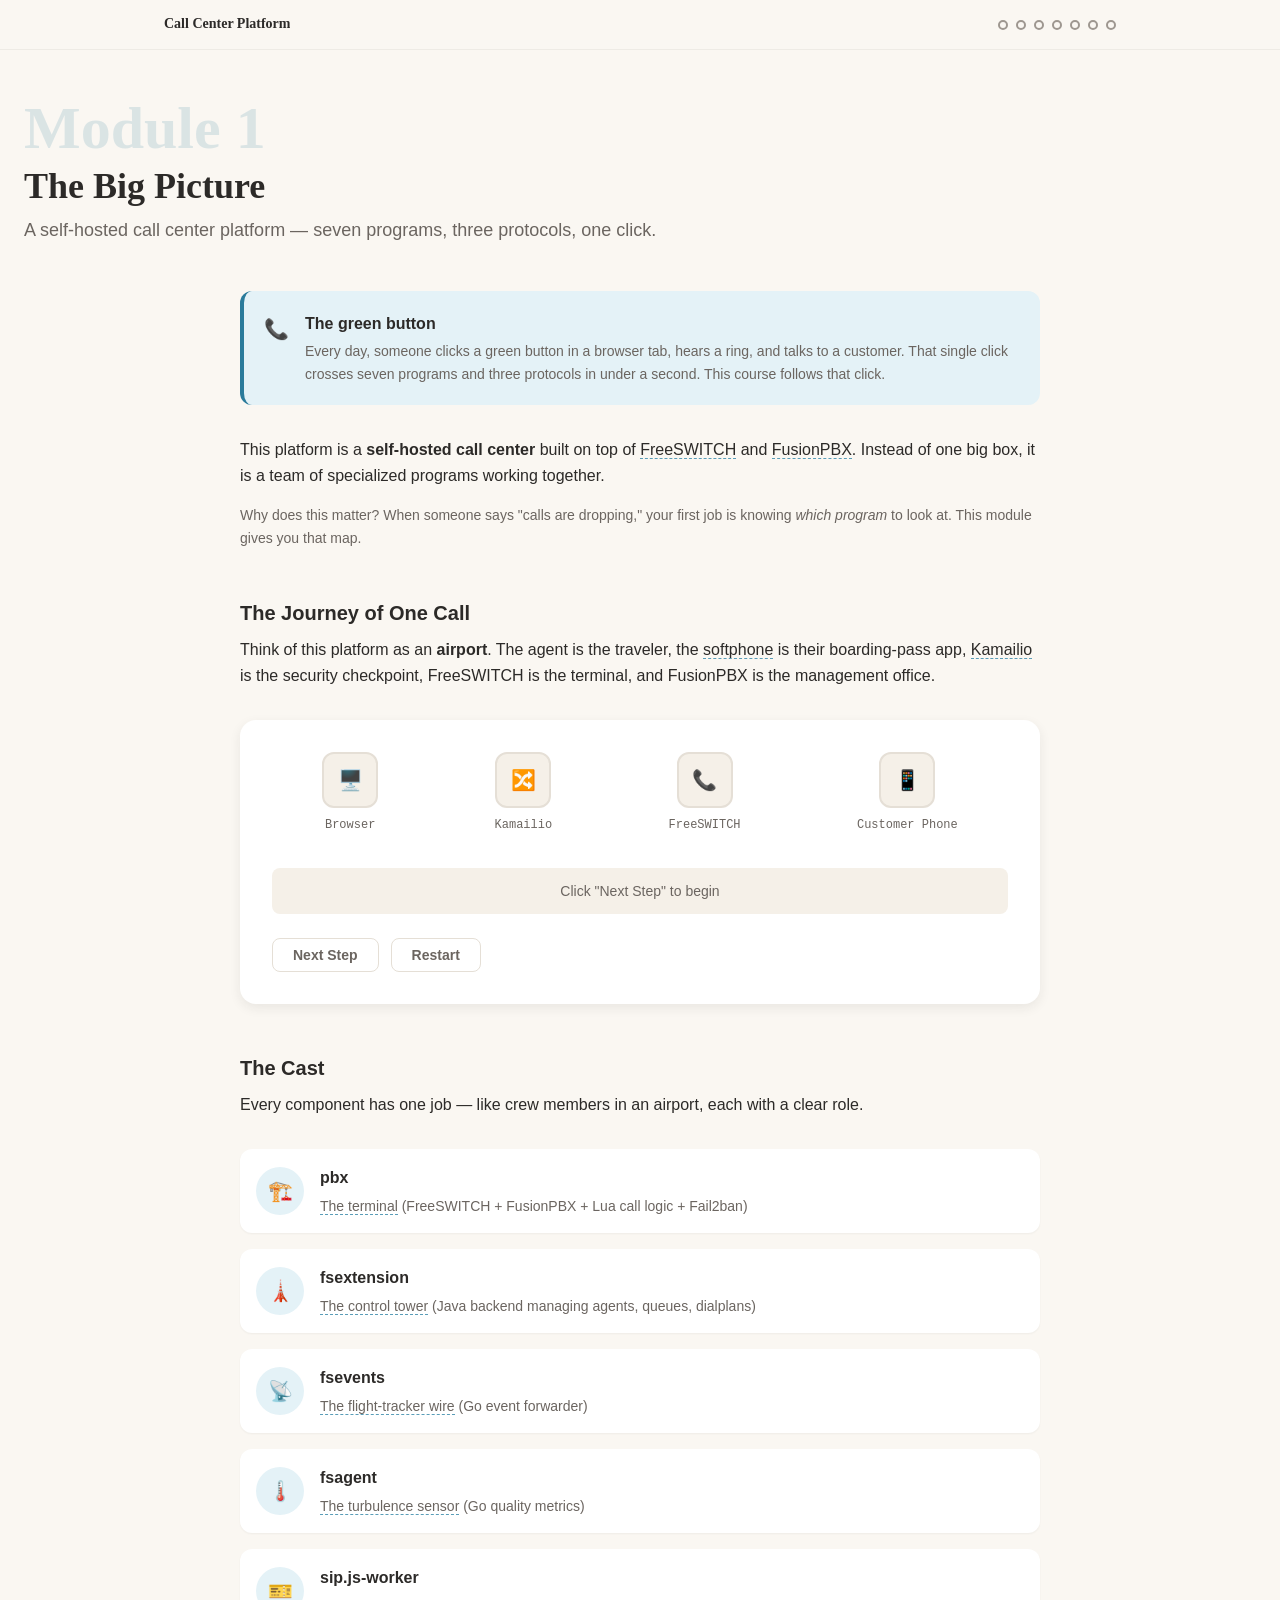
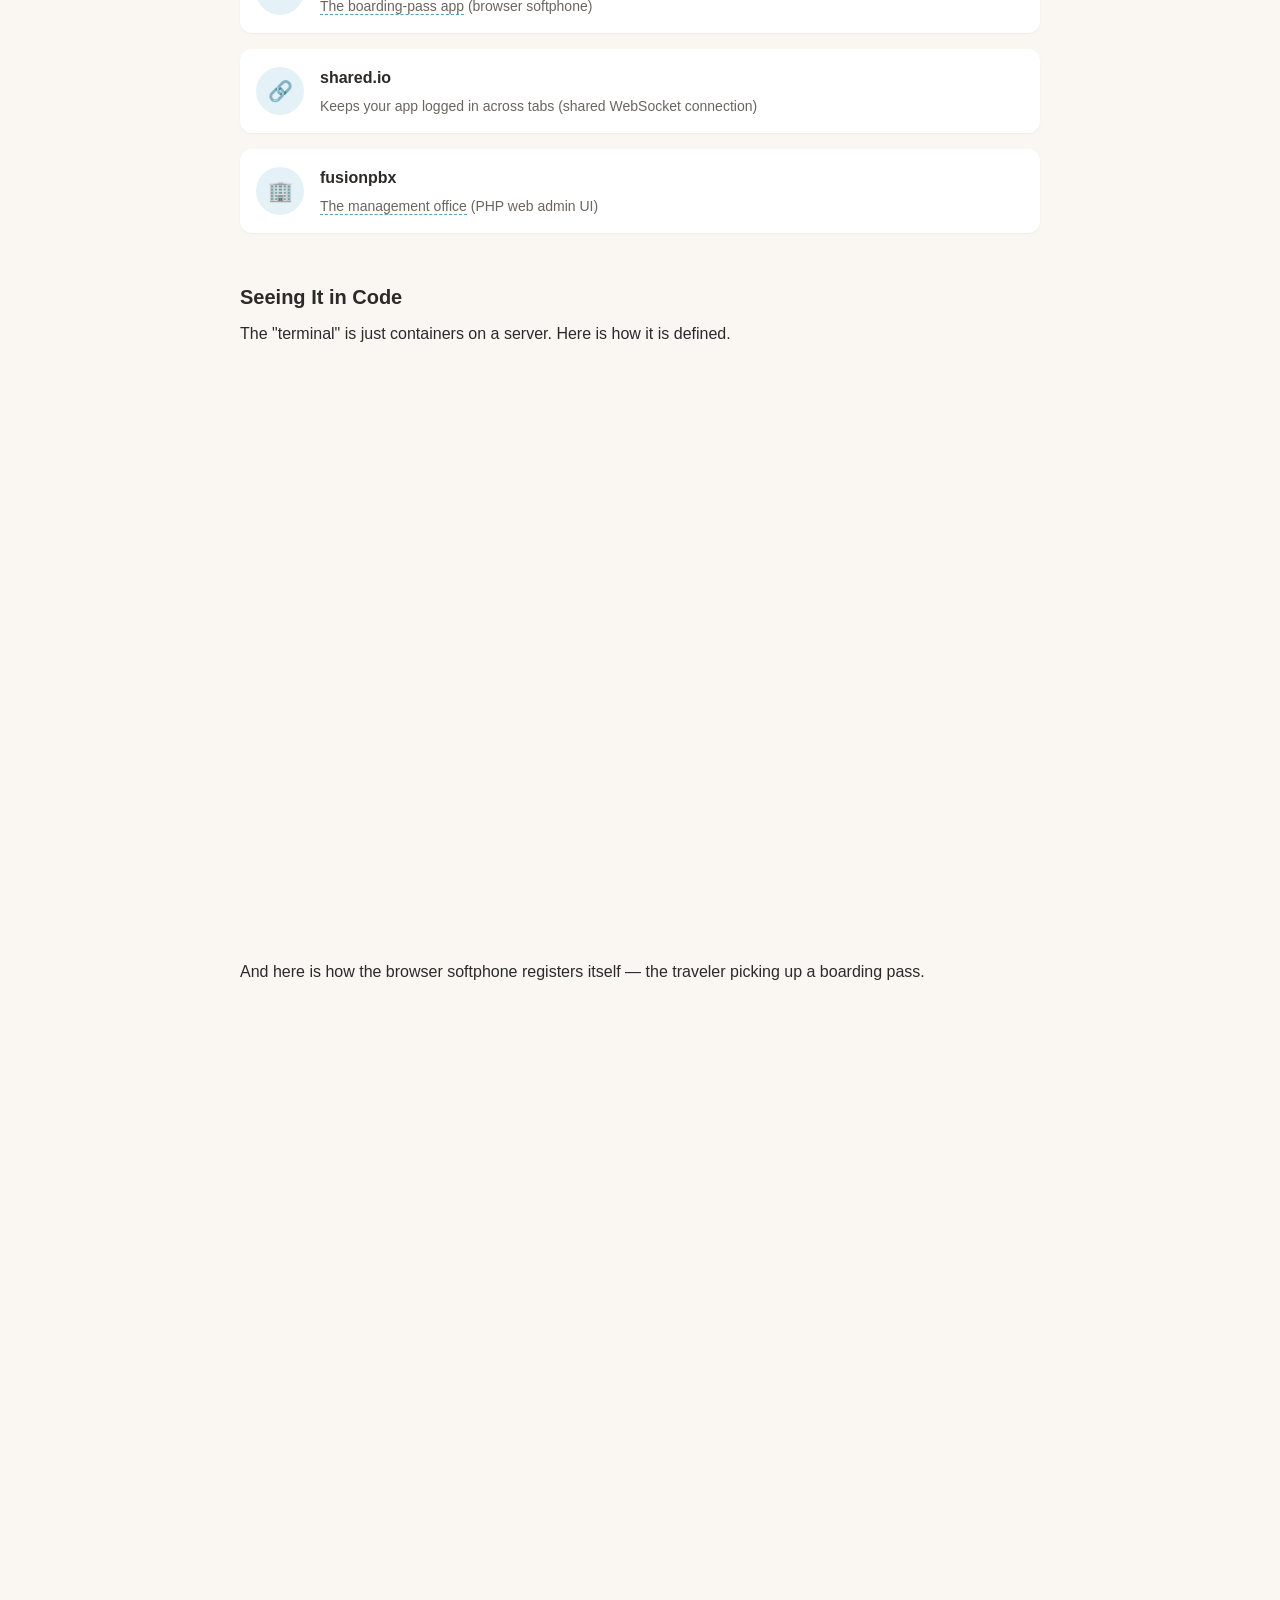
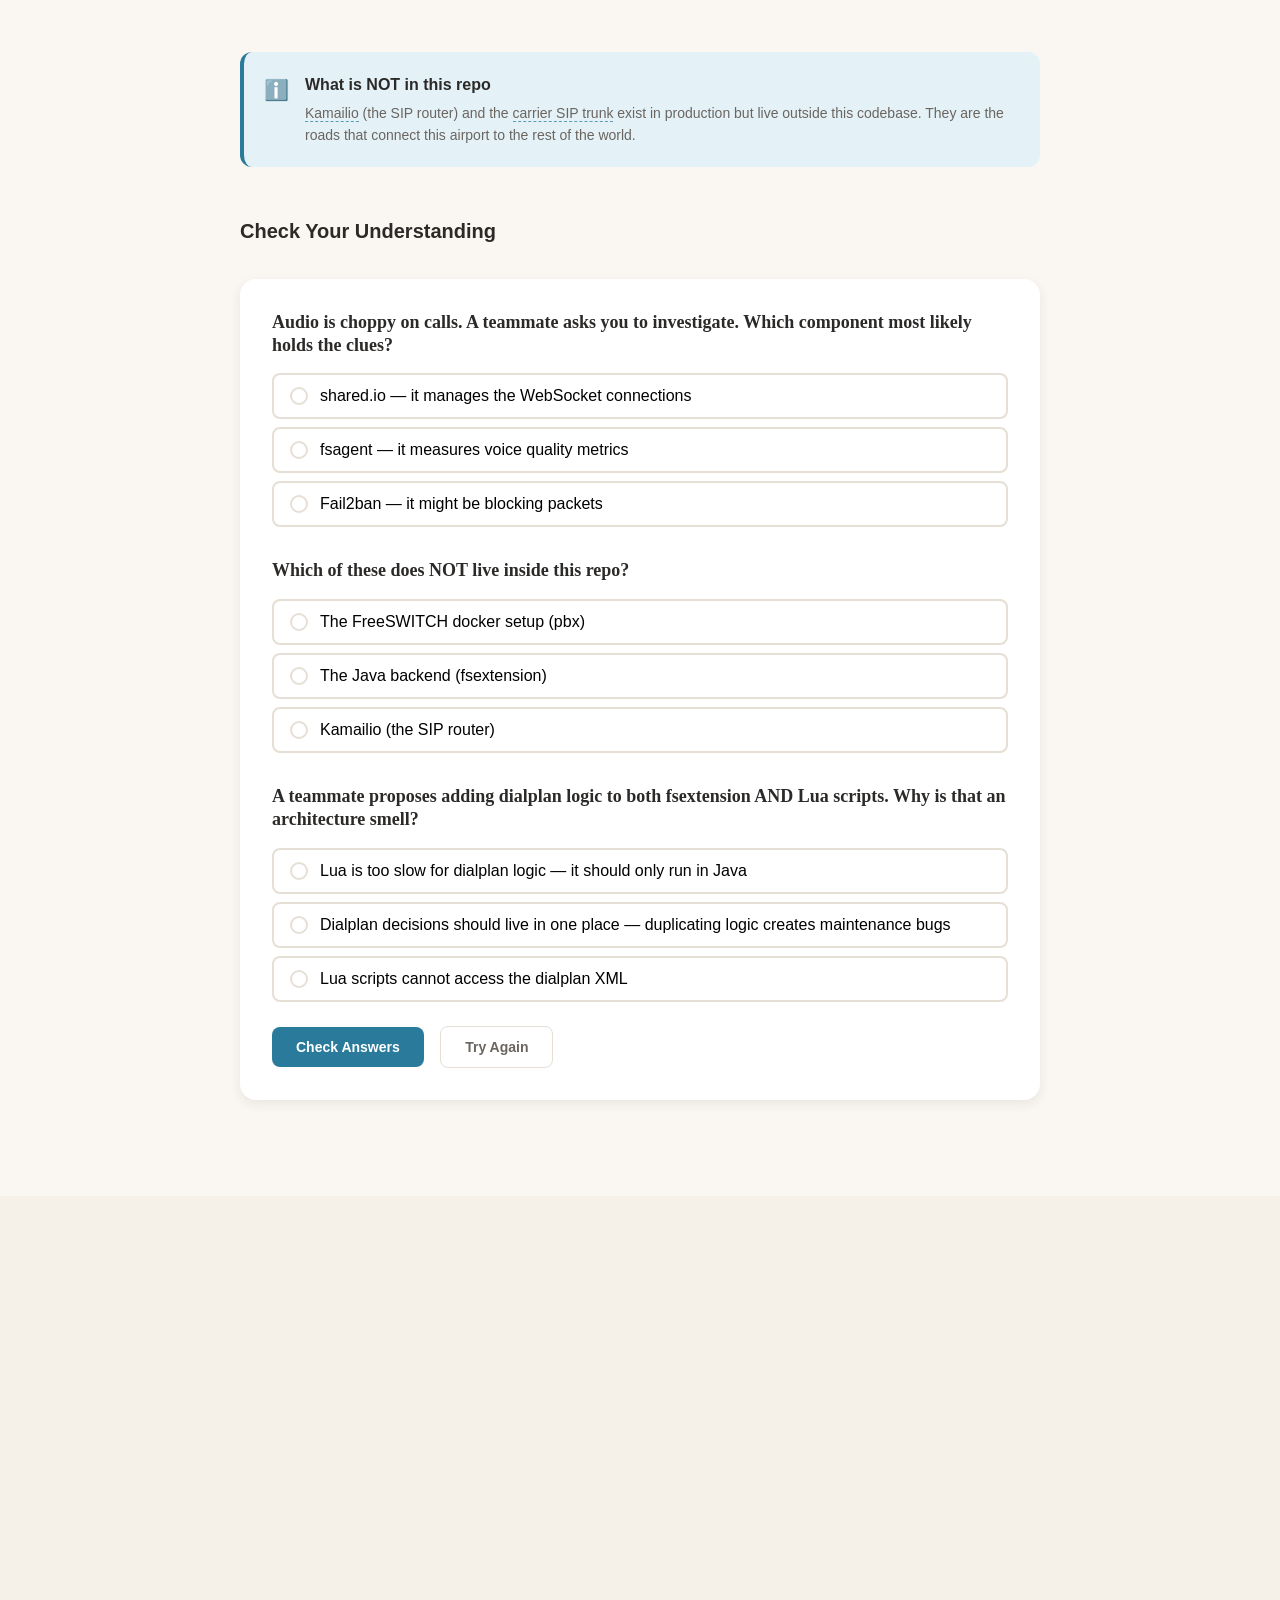
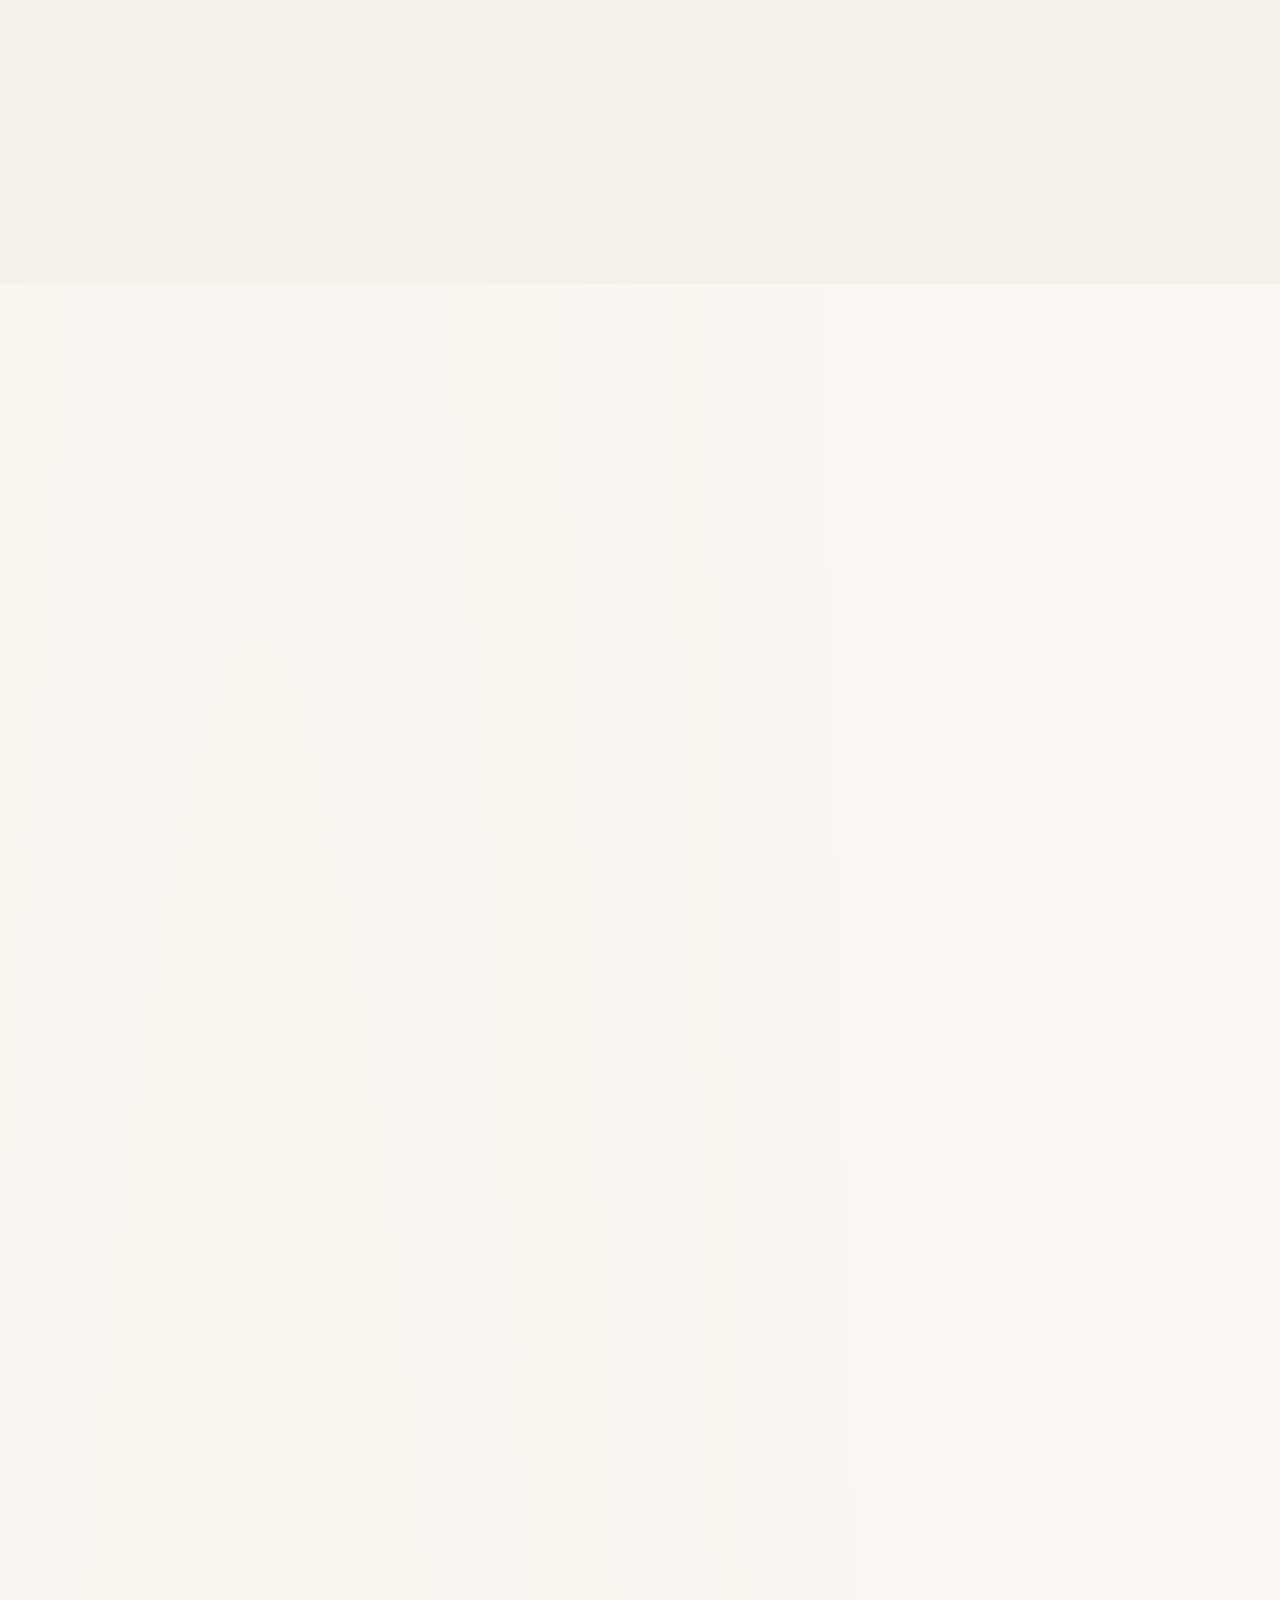
==== commit 06a3eb8a: "fix: consistent module width across all 7 modules - Module 1: removed inline max-width: 600px from 6" ====
--- a/index.html
+++ b/index.html
@@ -61,9 +61,9 @@
       </div>
     </div>
 
-    <p style="max-width: 600px;">This platform is a <strong>self-hosted call center</strong> built on top of <span class="term" data-definition="An open-source telephony platform that handles the actual audio of phone calls — like the runways and terminals of an airport.">FreeSWITCH</span> and <span class="term" data-definition="An open-source web admin for FreeSWITCH — like the airport management office that configures gates, schedules, and staff.">FusionPBX</span>. Instead of one big box, it is a team of specialized programs working together.</p>
-
-    <p style="max-width: 600px; color: var(--color-text-secondary); font-size: var(--text-sm);">Why does this matter? When someone says "calls are dropping," your first job is knowing <em>which program</em> to look at. This module gives you that map.</p>
+    <p>This platform is a <strong>self-hosted call center</strong> built on top of <span class="term" data-definition="An open-source telephony platform that handles the actual audio of phone calls — like the runways and terminals of an airport.">FreeSWITCH</span> and <span class="term" data-definition="An open-source web admin for FreeSWITCH — like the airport management office that configures gates, schedules, and staff.">FusionPBX</span>. Instead of one big box, it is a team of specialized programs working together.</p>
+
+    <p style="color: var(--color-text-secondary); font-size: var(--text-sm);">Why does this matter? When someone says "calls are dropping," your first job is knowing <em>which program</em> to look at. This module gives you that map.</p>
 
   </div>
 
@@ -71,7 +71,7 @@
   <div class="module-content" style="margin-top: var(--space-12);">
 
     <h3 style="font-size: var(--text-xl); margin-bottom: var(--space-2);">The Journey of One Call</h3>
-    <p style="max-width: 600px; margin-bottom: var(--space-8);">Think of this platform as an <strong>airport</strong>. The agent is the traveler, the <span class="term" data-definition="A software phone that runs inside the browser — the app where agents make and receive calls.">softphone</span> is their boarding-pass app, <span class="term" data-definition="A SIP router and load balancer — like the security checkpoint funneling passengers to the right gates.">Kamailio</span> is the security checkpoint, FreeSWITCH is the terminal, and FusionPBX is the management office.</p>
+    <p style="margin-bottom: var(--space-8);">Think of this platform as an <strong>airport</strong>. The agent is the traveler, the <span class="term" data-definition="A software phone that runs inside the browser — the app where agents make and receive calls.">softphone</span> is their boarding-pass app, <span class="term" data-definition="A SIP router and load balancer — like the security checkpoint funneling passengers to the right gates.">Kamailio</span> is the security checkpoint, FreeSWITCH is the terminal, and FusionPBX is the management office.</p>
 
     <div class="flow-animation" data-steps='[
       {"highlight":"flow-actor-1","label":"Agent clicks Call in the browser softphone"},
@@ -117,7 +117,7 @@
   <div class="module-content" style="margin-top: var(--space-12);">
 
     <h3 style="font-size: var(--text-xl); margin-bottom: var(--space-2);">The Cast</h3>
-    <p style="max-width: 600px; margin-bottom: var(--space-8);">Every component has one job — like crew members in an airport, each with a clear role.</p>
+    <p style="margin-bottom: var(--space-8);">Every component has one job — like crew members in an airport, each with a clear role.</p>
 
     <div class="icon-rows">
 
@@ -185,7 +185,7 @@
   <div class="module-content" style="margin-top: var(--space-12);">
 
     <h3 style="font-size: var(--text-xl); margin-bottom: var(--space-2);">Seeing It in Code</h3>
-    <p style="max-width: 600px; margin-bottom: var(--space-8);">The "terminal" is just containers on a server. Here is how it is defined.</p>
+    <p style="margin-bottom: var(--space-8);">The "terminal" is just containers on a server. Here is how it is defined.</p>
 
     <!-- Translation 1: docker-compose -->
     <div class="translation-block animate-in">
@@ -215,7 +215,7 @@
       </div>
     </div>
 
-    <p style="max-width: 600px; margin-top: var(--space-8); margin-bottom: var(--space-2);">And here is how the browser softphone registers itself — the traveler picking up a boarding pass.</p>
+    <p style="margin-top: var(--space-8); margin-bottom: var(--space-2);">And here is how the browser softphone registers itself — the traveler picking up a boarding pass.</p>
 
     <!-- Translation 2: sip.js-worker -->
     <div class="translation-block animate-in">
@@ -349,7 +349,7 @@
 
   <!-- ==================== SCREEN 1: HOOK ==================== -->
   <div class="screen">
-    <div class="container animate-in">
+    <div class="module-content animate-in">
       <p class="eyebrow">Module 2</p>
       <h1 class="screen-title">The Telephony Engine</h1>
       <p class="screen-subtitle">The train station behind every call</p>
@@ -385,7 +385,7 @@
 
   <!-- ==================== SCREEN 2: ARCHITECTURE DIAGRAM ==================== -->
   <div class="screen">
-    <div class="container animate-in">
+    <div class="module-content animate-in">
       <p class="eyebrow">Architecture</p>
       <h2 class="screen-title">Four Layers, One System</h2>
       <p class="text-block">Click each component to see what it does and why it exists.</p>
@@ -434,7 +434,7 @@
 
   <!-- ==================== SCREEN 3: FREESWITCH + DOCKER ==================== -->
   <div class="screen">
-    <div class="container animate-in">
+    <div class="module-content animate-in">
       <p class="eyebrow">Layer 1 — The Engine</p>
       <h2 class="screen-title">FreeSWITCH + Docker</h2>
 
@@ -468,7 +468,7 @@
 
   <!-- ==================== SCREEN 4: FUSIONPBX ==================== -->
   <div class="screen">
-    <div class="container animate-in">
+    <div class="module-content animate-in">
       <p class="eyebrow">Layer 2 — The Admin Panel</p>
       <h2 class="screen-title">FusionPBX</h2>
 
@@ -503,7 +503,7 @@
 
   <!-- ==================== SCREEN 5: LUA SCRIPTS ==================== -->
   <div class="screen">
-    <div class="container animate-in">
+    <div class="module-content animate-in">
       <p class="eyebrow">Layer 3 — The Dispatchers</p>
       <h2 class="screen-title">Lua Scripts</h2>
 
@@ -541,7 +541,7 @@
 
   <!-- ==================== SCREEN 6: LUA TRANSLATION (bridge_to_agent) ==================== -->
   <div class="screen">
-    <div class="container animate-in">
+    <div class="module-content animate-in">
       <p class="eyebrow">Code Reading</p>
       <h2 class="screen-title">Reading the Agent Query</h2>
 
@@ -593,7 +593,7 @@
 
   <!-- ==================== SCREEN 7: QUEUE CASCADE ==================== -->
   <div class="screen">
-    <div class="container animate-in">
+    <div class="module-content animate-in">
       <p class="eyebrow">Layer 3 — Cascade Routing</p>
       <h2 class="screen-title">Trying Multiple Queues</h2>
 
@@ -638,7 +638,7 @@
 
   <!-- ==================== SCREEN 8: FAIL2BAN ==================== -->
   <div class="screen">
-    <div class="container animate-in">
+    <div class="module-content animate-in">
       <p class="eyebrow">Layer 4 — The Security Guard</p>
       <h2 class="screen-title">Fail2ban</h2>
 
@@ -689,7 +689,7 @@
 
   <!-- ==================== SCREEN 9: FAIL2BAN TRANSLATION ==================== -->
   <div class="screen">
-    <div class="container animate-in">
+    <div class="module-content animate-in">
       <p class="eyebrow">Code Reading</p>
       <h2 class="screen-title">Reading the Jail Config</h2>
 
@@ -736,7 +736,7 @@
 
   <!-- ==================== SCREEN 10: QUIZ ==================== -->
   <div class="screen">
-    <div class="container animate-in">
+    <div class="module-content animate-in">
       <p class="eyebrow">Check Your Understanding</p>
       <h2 class="screen-title">Quiz</h2>
 
@@ -819,7 +819,7 @@
 
   <!-- ==================== SCREEN 11: BRIDGE ==================== -->
   <div class="screen">
-    <div class="container animate-in">
+    <div class="module-content animate-in">
       <p class="eyebrow">What's Next</p>
       <h2 class="screen-title">The Control Tower</h2>
 
@@ -1168,7 +1168,7 @@
 
   <!-- ===== SCREEN 1: HOOK ===== -->
   <div class="screen" style="background: var(--color-bg-warm);">
-    <div class="container narrow">
+    <div class="module-content">
       <h2 class="screen-title animate-in">The Event Wire</h2>
       <p class="screen-subtitle animate-in">Everything That Happens, Gets Reported</p>
 
@@ -1216,7 +1216,7 @@
 
   <!-- ===== SCREEN 2: WHAT ESL IS ===== -->
   <div class="screen" style="background: var(--color-bg);">
-    <div class="container narrow">
+    <div class="module-content">
       <h2 class="screen-title animate-in">FreeSWITCH Opens a Door</h2>
       <p class="screen-subtitle animate-in">
         The
@@ -1256,7 +1256,7 @@
 
   <!-- ===== SCREEN 3: CODE TRANSLATION 1 & 2 — NewClientWithBuffer + ConnectionStats ===== -->
   <div class="screen" style="background: var(--color-bg-warm);">
-    <div class="container narrow">
+    <div class="module-content">
       <h2 class="screen-title animate-in">The Client That Listens</h2>
       <p class="screen-subtitle animate-in">How fsevents connects to FreeSWITCH and keeps track of its own health</p>
 
@@ -1332,7 +1332,7 @@
 
   <!-- ===== SCREEN 4: GROUP CHAT ANIMATION ===== -->
   <div class="screen" style="background: var(--color-bg);">
-    <div class="container narrow">
+    <div class="module-content">
       <h2 class="screen-title animate-in">The Wire in Action</h2>
       <p class="screen-subtitle animate-in">Watch four components talk to each other during a single call lifecycle</p>
 
@@ -1452,7 +1452,7 @@
 
   <!-- ===== SCREEN 5: DOWNSTREAM PATHS ===== -->
   <div class="screen" style="background: var(--color-bg-warm);">
-    <div class="container narrow">
+    <div class="module-content">
       <h2 class="screen-title animate-in">Where Events Go From Here</h2>
       <p class="screen-subtitle animate-in">Three downstream consumers, each with a different job</p>
 
@@ -1521,7 +1521,7 @@
 
   <!-- ===== SCREEN 6: QUIZ ===== -->
   <div class="screen" style="background: var(--color-bg);">
-    <div class="container narrow">
+    <div class="module-content">
       <h2 class="screen-title animate-in">Check Your Understanding</h2>
       <p class="screen-subtitle animate-in">Apply what you learned about the event wire</p>
 
--- a/styles.css
+++ b/styles.css
@@ -0,0 +1,1210 @@
+/* =============================================================
+   CODEBASE-TO-COURSE — COMPLETE DESIGN SYSTEM
+   Copy this file verbatim into the course output directory.
+   Never regenerate it — customize only via :root overrides
+   in _base.html (accent color only).
+   ============================================================= */
+
+/* ── GOOGLE FONTS (loaded via _base.html <head>) ───────────────
+   Bricolage Grotesque · DM Sans · JetBrains Mono
+   ──────────────────────────────────────────────────────────── */
+
+/* ── DESIGN TOKENS ─────────────────────────────────────────── */
+:root {
+  /* BACKGROUNDS */
+  --color-bg:             #FAF7F2;
+  --color-bg-warm:        #F5F0E8;
+  --color-bg-code:        #1E1E2E;
+  --color-text:           #2C2A28;
+  --color-text-secondary: #6B6560;
+  --color-text-muted:     #9E9790;
+  --color-border:         #E5DFD6;
+  --color-border-light:   #EEEBE5;
+  --color-surface:        #FFFFFF;
+  --color-surface-warm:   #FDF9F3;
+
+  /* ACCENT — overridden per course in _base.html */
+  --color-accent:         #D94F30;
+  --color-accent-hover:   #C4432A;
+  --color-accent-light:   #FDEEE9;
+  --color-accent-muted:   #E8836C;
+
+  /* SEMANTIC */
+  --color-success:        #2D8B55;
+  --color-success-light:  #E8F5EE;
+  --color-error:          #C93B3B;
+  --color-error-light:    #FDE8E8;
+  --color-info:           #2A7B9B;
+  --color-info-light:     #E4F2F7;
+
+  /* ACTOR COLORS */
+  --color-actor-1:        #D94F30;
+  --color-actor-2:        #2A7B9B;
+  --color-actor-3:        #7B6DAA;
+  --color-actor-4:        #D4A843;
+  --color-actor-5:        #2D8B55;
+
+  /* FONTS */
+  --font-display: 'Bricolage Grotesque', Georgia, serif;
+  --font-body:    'DM Sans', -apple-system, sans-serif;
+  --font-mono:    'JetBrains Mono', 'Fira Code', 'Consolas', monospace;
+
+  /* TYPE SCALE */
+  --text-xs:   0.75rem;
+  --text-sm:   0.875rem;
+  --text-base: 1rem;
+  --text-lg:   1.125rem;
+  --text-xl:   1.25rem;
+  --text-2xl:  1.5rem;
+  --text-3xl:  1.875rem;
+  --text-4xl:  2.25rem;
+  --text-5xl:  3rem;
+  --text-6xl:  3.75rem;
+
+  /* LINE HEIGHTS */
+  --leading-tight:  1.15;
+  --leading-snug:   1.3;
+  --leading-normal: 1.6;
+  --leading-loose:  1.8;
+
+  /* SPACING */
+  --space-1:  0.25rem;
+  --space-2:  0.5rem;
+  --space-3:  0.75rem;
+  --space-4:  1rem;
+  --space-5:  1.25rem;
+  --space-6:  1.5rem;
+  --space-8:  2rem;
+  --space-10: 2.5rem;
+  --space-12: 3rem;
+  --space-16: 4rem;
+  --space-20: 5rem;
+  --space-24: 6rem;
+
+  /* LAYOUT */
+  --content-width:      800px;
+  --content-width-wide: 1000px;
+  --nav-height:         50px;
+
+  /* RADII */
+  --radius-sm:   8px;
+  --radius-md:   12px;
+  --radius-lg:   16px;
+  --radius-full: 9999px;
+
+  /* SHADOWS (warm-tinted, never pure black) */
+  --shadow-sm: 0 1px 2px rgba(44,42,40,0.05);
+  --shadow-md: 0 4px 12px rgba(44,42,40,0.08);
+  --shadow-lg: 0 8px 24px rgba(44,42,40,0.10);
+  --shadow-xl: 0 16px 48px rgba(44,42,40,0.12);
+
+  /* EASING */
+  --ease-out:    cubic-bezier(0.16,1,0.3,1);
+  --ease-in-out: cubic-bezier(0.65,0,0.35,1);
+
+  /* DURATIONS */
+  --duration-fast:   150ms;
+  --duration-normal: 300ms;
+  --duration-slow:   500ms;
+  --stagger-delay:   120ms;
+}
+
+/* ── RESET & BASE ───────────────────────────────────────────── */
+*, *::before, *::after { box-sizing: border-box; margin: 0; padding: 0; }
+
+html {
+  scroll-snap-type: y proximity;
+  scroll-behavior: smooth;
+}
+
+body {
+  font-family: var(--font-body);
+  font-size: var(--text-base);
+  color: var(--color-text);
+  line-height: var(--leading-normal);
+  background: var(--color-bg);
+  background-image: radial-gradient(
+    ellipse at 20% 50%,
+    rgba(217,79,48,0.03) 0%,
+    transparent 50%
+  );
+}
+
+/* ── SCROLLBAR ──────────────────────────────────────────────── */
+::-webkit-scrollbar { width: 6px; }
+::-webkit-scrollbar-track { background: transparent; }
+::-webkit-scrollbar-thumb {
+  background: var(--color-border);
+  border-radius: var(--radius-full);
+}
+
+/* ── CODE GLOBALS ───────────────────────────────────────────── */
+pre {
+  background: var(--color-bg-code);
+  color: #CDD6F4;
+  padding: var(--space-6);
+  border-radius: var(--radius-lg);
+  overflow-x: auto;
+  margin: var(--space-4) 0;
+}
+pre code {
+  white-space: pre-wrap;
+  word-break: break-word;
+  overflow-x: hidden;
+  background: none;
+  padding: 0;
+  color: inherit;
+}
+code {
+  white-space: pre-wrap;
+  word-break: break-word;
+}
+.translation-code::-webkit-scrollbar,
+pre::-webkit-scrollbar { display: none; }
+
+/* Catppuccin-inspired syntax highlighting */
+.code-keyword  { color: #CBA6F7; }
+.code-string   { color: #A6E3A1; }
+.code-function { color: #89B4FA; }
+.code-comment  { color: #6C7086; }
+.code-number   { color: #FAB387; }
+.code-property { color: #F9E2AF; }
+.code-operator { color: #94E2D5; }
+.code-tag      { color: #F38BA8; }
+.code-attr     { color: #F9E2AF; }
+.code-value    { color: #A6E3A1; }
+.code-line     { display: block; }
+
+/* ── NAV ────────────────────────────────────────────────────── */
+.nav {
+  position: fixed;
+  top: 0; left: 0; right: 0;
+  height: var(--nav-height);
+  z-index: 1000;
+  background: rgba(250,247,242,0.92);
+  backdrop-filter: blur(8px);
+  border-bottom: 1px solid var(--color-border-light);
+}
+
+.progress-bar {
+  position: absolute;
+  bottom: 0; left: 0;
+  height: 2px;
+  width: 0%;
+  background: var(--color-accent);
+  transition: width 100ms linear;
+}
+
+.nav-inner {
+  max-width: var(--content-width-wide);
+  margin: 0 auto;
+  padding: 0 var(--space-6);
+  height: 100%;
+  display: flex;
+  align-items: center;
+  justify-content: space-between;
+  gap: var(--space-4);
+}
+
+.nav-title {
+  font-family: var(--font-display);
+  font-size: var(--text-sm);
+  font-weight: 600;
+  color: var(--color-text);
+  white-space: nowrap;
+  overflow: hidden;
+  text-overflow: ellipsis;
+  max-width: 300px;
+}
+
+.nav-dots {
+  display: flex;
+  align-items: center;
+  gap: var(--space-2);
+}
+
+.nav-dot {
+  width: 10px; height: 10px;
+  border-radius: 50%;
+  border: 2px solid var(--color-text-muted);
+  background: transparent;
+  cursor: pointer;
+  transition: all var(--duration-fast);
+  position: relative;
+}
+.nav-dot::after {
+  content: attr(data-tooltip);
+  position: absolute;
+  top: calc(100% + 6px);
+  left: 50%;
+  transform: translateX(-50%);
+  background: var(--color-bg-code);
+  color: #CDD6F4;
+  font-family: var(--font-body);
+  font-size: var(--text-xs);
+  white-space: nowrap;
+  padding: var(--space-1) var(--space-3);
+  border-radius: var(--radius-sm);
+  pointer-events: none;
+  opacity: 0;
+  transition: opacity var(--duration-fast);
+}
+.nav-dot:hover::after { opacity: 1; }
+.nav-dot.active {
+  border-color: var(--color-accent);
+  background: var(--color-accent);
+  box-shadow: 0 0 0 3px var(--color-accent-light);
+}
+.nav-dot.visited {
+  border-color: var(--color-accent-muted);
+  background: var(--color-accent-muted);
+}
+
+/* ── MODULE STRUCTURE ───────────────────────────────────────── */
+.module {
+  min-height: 100dvh;
+  min-height: 100vh;
+  scroll-snap-align: start;
+  padding: var(--space-16) var(--space-6);
+  padding-top: calc(var(--nav-height) + var(--space-12));
+}
+
+.module-content {
+  max-width: var(--content-width);
+  margin: 0 auto;
+}
+
+.module-header { margin-bottom: var(--space-12); }
+
+.module-number {
+  display: block;
+  font-family: var(--font-display);
+  font-size: var(--text-6xl);
+  font-weight: 800;
+  color: var(--color-accent);
+  opacity: 0.15;
+  line-height: 1;
+  margin-bottom: var(--space-2);
+}
+
+.module-title {
+  font-family: var(--font-display);
+  font-size: var(--text-4xl);
+  font-weight: 700;
+  line-height: var(--leading-tight);
+  color: var(--color-text);
+}
+
+.module-subtitle {
+  margin-top: var(--space-3);
+  font-size: var(--text-lg);
+  color: var(--color-text-secondary);
+  line-height: var(--leading-snug);
+}
+
+.screen {
+  margin-bottom: var(--space-16);
+}
+
+.screen-heading {
+  font-family: var(--font-display);
+  font-size: var(--text-2xl);
+  font-weight: 600;
+  color: var(--color-text);
+  margin-bottom: var(--space-6);
+  line-height: var(--leading-snug);
+}
+
+p { margin-bottom: var(--space-4); }
+p:last-child { margin-bottom: 0; }
+
+/* ── SCROLL ANIMATIONS ──────────────────────────────────────── */
+.animate-in {
+  opacity: 0;
+  transform: translateY(20px);
+  transition:
+    opacity var(--duration-slow) var(--ease-out),
+    transform var(--duration-slow) var(--ease-out);
+}
+.animate-in.visible {
+  opacity: 1;
+  transform: translateY(0);
+}
+.stagger-children > .animate-in {
+  transition-delay: calc(var(--stagger-index, 0) * var(--stagger-delay));
+}
+
+/* ── TRANSLATION BLOCKS ─────────────────────────────────────── */
+.translation-block {
+  display: grid;
+  grid-template-columns: 1fr 1fr;
+  gap: 0;
+  border-radius: var(--radius-md);
+  overflow: hidden;
+  box-shadow: var(--shadow-md);
+  margin: var(--space-8) 0;
+}
+
+.translation-code {
+  background: var(--color-bg-code);
+  color: #CDD6F4;
+  padding: var(--space-6);
+  font-family: var(--font-mono);
+  font-size: var(--text-sm);
+  line-height: 1.7;
+  position: relative;
+  overflow-x: hidden;
+}
+
+.translation-english {
+  background: var(--color-surface-warm);
+  padding: var(--space-6);
+  font-size: var(--text-sm);
+  line-height: 1.7;
+  border-left: 3px solid var(--color-accent);
+}
+
+.translation-label {
+  position: absolute;
+  top: var(--space-2);
+  right: var(--space-3);
+  font-family: var(--font-mono);
+  font-size: var(--text-xs);
+  text-transform: uppercase;
+  letter-spacing: 0.1em;
+  opacity: 0.5;
+}
+.translation-english .translation-label {
+  position: static;
+  display: block;
+  margin-bottom: var(--space-3);
+  color: var(--color-text-muted);
+}
+
+.translation-lines .tl {
+  padding: var(--space-1) 0;
+  border-bottom: 1px solid var(--color-border-light);
+  color: var(--color-text-secondary);
+}
+.translation-lines .tl:last-child { border-bottom: none; }
+
+/* ── QUIZ ───────────────────────────────────────────────────── */
+.quiz-container {
+  background: var(--color-surface);
+  border-radius: var(--radius-lg);
+  padding: var(--space-8);
+  box-shadow: var(--shadow-md);
+  margin: var(--space-8) 0;
+}
+
+.quiz-question-block { margin-bottom: var(--space-8); }
+.quiz-question-block:last-of-type { margin-bottom: 0; }
+
+.quiz-question {
+  font-family: var(--font-display);
+  font-size: var(--text-lg);
+  font-weight: 600;
+  margin-bottom: var(--space-4);
+  line-height: var(--leading-snug);
+}
+
+.quiz-options {
+  display: flex;
+  flex-direction: column;
+  gap: var(--space-2);
+}
+
+.quiz-option {
+  display: flex;
+  align-items: center;
+  gap: var(--space-3);
+  padding: var(--space-3) var(--space-4);
+  border: 2px solid var(--color-border);
+  border-radius: var(--radius-sm);
+  background: var(--color-surface);
+  cursor: pointer;
+  width: 100%;
+  text-align: left;
+  font-family: var(--font-body);
+  font-size: var(--text-base);
+  transition: border-color var(--duration-fast), background var(--duration-fast);
+}
+.quiz-option:hover:not(:disabled) { border-color: var(--color-accent-muted); }
+.quiz-option.selected { border-color: var(--color-accent); background: var(--color-accent-light); }
+.quiz-option.correct  { border-color: var(--color-success); background: var(--color-success-light); }
+.quiz-option.incorrect{ border-color: var(--color-error);   background: var(--color-error-light); }
+.quiz-option:disabled { cursor: default; }
+
+.quiz-option-radio {
+  width: 18px; height: 18px;
+  border-radius: 50%;
+  border: 2px solid var(--color-border);
+  flex-shrink: 0;
+  transition: all var(--duration-fast);
+}
+.quiz-option.selected .quiz-option-radio {
+  border-color: var(--color-accent);
+  background: var(--color-accent);
+  box-shadow: inset 0 0 0 3px white;
+}
+.quiz-option.correct .quiz-option-radio  { border-color: var(--color-success); background: var(--color-success); box-shadow: inset 0 0 0 3px white; }
+.quiz-option.incorrect .quiz-option-radio{ border-color: var(--color-error);   background: var(--color-error);   box-shadow: inset 0 0 0 3px white; }
+
+.quiz-feedback {
+  max-height: 0;
+  overflow: hidden;
+  opacity: 0;
+  transition: max-height var(--duration-normal), opacity var(--duration-normal);
+  font-size: var(--text-sm);
+  border-radius: var(--radius-sm);
+}
+.quiz-feedback.show {
+  max-height: 200px;
+  opacity: 1;
+  padding: var(--space-3);
+  margin-top: var(--space-2);
+}
+.quiz-feedback.success { background: var(--color-success-light); color: var(--color-success); }
+.quiz-feedback.error   { background: var(--color-error-light);   color: var(--color-error); }
+.quiz-feedback.warning { background: var(--color-info-light);    color: var(--color-info); }
+
+.quiz-check-btn, .quiz-reset-btn {
+  margin-top: var(--space-6);
+  padding: var(--space-3) var(--space-6);
+  border-radius: var(--radius-sm);
+  font-family: var(--font-body);
+  font-size: var(--text-sm);
+  font-weight: 600;
+  cursor: pointer;
+  border: none;
+  transition: background var(--duration-fast), transform var(--duration-fast);
+}
+.quiz-check-btn {
+  background: var(--color-accent);
+  color: white;
+  margin-right: var(--space-3);
+}
+.quiz-check-btn:hover { background: var(--color-accent-hover); transform: translateY(-1px); }
+.quiz-reset-btn {
+  background: var(--color-surface);
+  color: var(--color-text-secondary);
+  border: 1px solid var(--color-border);
+}
+.quiz-reset-btn:hover { border-color: var(--color-accent-muted); }
+
+/* Scenario block */
+.scenario-block { margin-bottom: var(--space-6); }
+.scenario-context {
+  background: var(--color-info-light);
+  border-left: 3px solid var(--color-info);
+  border-radius: 0 var(--radius-sm) var(--radius-sm) 0;
+  padding: var(--space-4);
+  margin-bottom: var(--space-4);
+}
+.scenario-label {
+  display: inline-block;
+  font-family: var(--font-mono);
+  font-size: var(--text-xs);
+  text-transform: uppercase;
+  letter-spacing: 0.1em;
+  color: var(--color-info);
+  margin-bottom: var(--space-2);
+}
+
+/* ── DRAG AND DROP ──────────────────────────────────────────── */
+.dnd-container { margin: var(--space-8) 0; }
+.dnd-chips {
+  display: flex;
+  flex-wrap: wrap;
+  gap: var(--space-3);
+  margin-bottom: var(--space-6);
+}
+.dnd-chip {
+  padding: var(--space-2) var(--space-4);
+  background: var(--color-accent);
+  color: white;
+  border-radius: var(--radius-full);
+  font-size: var(--text-sm);
+  font-weight: 600;
+  cursor: grab;
+  user-select: none;
+  transition: opacity var(--duration-fast), transform var(--duration-fast);
+}
+.dnd-chip:active { cursor: grabbing; transform: scale(1.05); }
+.dnd-chip.dragging { opacity: 0.4; }
+.dnd-chip.placed { opacity: 0.3; pointer-events: none; }
+
+.dnd-zones { display: flex; flex-direction: column; gap: var(--space-4); }
+.dnd-zone {
+  border: 1px solid var(--color-border);
+  border-radius: var(--radius-md);
+  padding: var(--space-4);
+  background: var(--color-surface);
+}
+.dnd-zone-label { font-size: var(--text-sm); color: var(--color-text-secondary); margin-bottom: var(--space-3); }
+.dnd-zone-target {
+  min-height: 40px;
+  border: 2px dashed var(--color-border);
+  border-radius: var(--radius-sm);
+  display: flex;
+  align-items: center;
+  justify-content: center;
+  font-size: var(--text-sm);
+  color: var(--color-text-muted);
+  transition: border-color var(--duration-fast), background var(--duration-fast);
+}
+.dnd-zone-target.drag-over { border-color: var(--color-accent); background: var(--color-accent-light); }
+.dnd-zone-target.correct-placed { border-color: var(--color-success); background: var(--color-success-light); color: var(--color-success); font-weight: 600; }
+.dnd-zone-target.incorrect-placed{ border-color: var(--color-error); background: var(--color-error-light); }
+.touch-ghost {
+  padding: var(--space-2) var(--space-4);
+  background: var(--color-accent);
+  color: white;
+  border-radius: var(--radius-full);
+  font-size: var(--text-sm);
+  font-weight: 600;
+  opacity: 0.85;
+  pointer-events: none;
+}
+
+/* ── GROUP CHAT ─────────────────────────────────────────────── */
+.chat-window {
+  background: var(--color-surface);
+  border-radius: var(--radius-lg);
+  box-shadow: var(--shadow-md);
+  overflow: hidden;
+  margin: var(--space-8) 0;
+}
+
+.chat-messages {
+  padding: var(--space-6);
+  display: flex;
+  flex-direction: column;
+  gap: var(--space-4);
+  min-height: 200px;
+}
+
+.chat-message {
+  display: flex;
+  align-items: flex-end;
+  gap: var(--space-3);
+  animation: fadeSlideUp 0.3s var(--ease-out);
+}
+
+.chat-avatar {
+  width: 36px; height: 36px;
+  border-radius: 50%;
+  display: flex;
+  align-items: center;
+  justify-content: center;
+  font-family: var(--font-display);
+  font-size: var(--text-sm);
+  font-weight: 700;
+  color: white;
+  flex-shrink: 0;
+}
+
+.chat-bubble {
+  max-width: 75%;
+  background: var(--color-bg-warm);
+  border-radius: var(--radius-md) var(--radius-md) var(--radius-md) 4px;
+  padding: var(--space-3) var(--space-4);
+}
+
+.chat-sender {
+  display: block;
+  font-size: var(--text-xs);
+  font-weight: 700;
+  margin-bottom: var(--space-1);
+  font-family: var(--font-mono);
+  text-transform: uppercase;
+  letter-spacing: 0.05em;
+}
+
+.chat-bubble p {
+  font-size: var(--text-sm);
+  margin: 0;
+  line-height: var(--leading-normal);
+}
+
+.chat-typing {
+  display: flex;
+  align-items: center;
+  gap: var(--space-3);
+  padding: 0 var(--space-6) var(--space-4);
+}
+
+.chat-typing-dots {
+  display: flex;
+  gap: var(--space-1);
+  background: var(--color-bg-warm);
+  padding: var(--space-3) var(--space-4);
+  border-radius: var(--radius-md);
+}
+
+.typing-dot {
+  width: 8px; height: 8px;
+  border-radius: 50%;
+  background: var(--color-text-muted);
+  animation: typingBounce 1.4s infinite;
+}
+.typing-dot:nth-child(2) { animation-delay: 0.2s; }
+.typing-dot:nth-child(3) { animation-delay: 0.4s; }
+
+.chat-controls {
+  padding: var(--space-4) var(--space-6);
+  border-top: 1px solid var(--color-border-light);
+  display: flex;
+  align-items: center;
+  gap: var(--space-3);
+  background: var(--color-surface-warm);
+}
+.chat-progress {
+  margin-left: auto;
+  font-size: var(--text-xs);
+  color: var(--color-text-muted);
+  font-family: var(--font-mono);
+}
+
+/* ── FLOW / DATA FLOW ANIMATION ─────────────────────────────── */
+.flow-animation {
+  position: relative;
+  background: var(--color-surface);
+  border-radius: var(--radius-lg);
+  padding: var(--space-8);
+  box-shadow: var(--shadow-md);
+  margin: var(--space-8) 0;
+}
+
+.flow-actors {
+  display: flex;
+  justify-content: space-around;
+  align-items: center;
+  gap: var(--space-4);
+  margin-bottom: var(--space-8);
+  flex-wrap: wrap;
+}
+
+.flow-actor {
+  display: flex;
+  flex-direction: column;
+  align-items: center;
+  gap: var(--space-2);
+  transition: all var(--duration-normal) var(--ease-out);
+}
+
+.flow-actor-icon {
+  width: 56px; height: 56px;
+  border-radius: var(--radius-md);
+  background: var(--color-bg-warm);
+  border: 2px solid var(--color-border);
+  display: flex;
+  align-items: center;
+  justify-content: center;
+  font-family: var(--font-display);
+  font-size: var(--text-xl);
+  font-weight: 700;
+  transition: all var(--duration-normal) var(--ease-out);
+}
+
+.flow-actor span {
+  font-size: var(--text-xs);
+  color: var(--color-text-secondary);
+  font-family: var(--font-mono);
+  text-align: center;
+}
+
+.flow-actor.active .flow-actor-icon {
+  border-color: var(--color-accent);
+  background: var(--color-accent-light);
+  box-shadow: 0 0 0 3px var(--color-accent-light), 0 0 20px rgba(217,79,48,0.15);
+  transform: scale(1.1);
+}
+
+.flow-packet {
+  width: 16px; height: 16px;
+  border-radius: 50%;
+  background: var(--color-accent);
+  position: absolute;
+  pointer-events: none;
+  display: none;
+  box-shadow: 0 0 8px rgba(217,79,48,0.5);
+}
+
+.flow-step-label {
+  text-align: center;
+  font-size: var(--text-sm);
+  color: var(--color-text-secondary);
+  min-height: 2.5em;
+  padding: var(--space-3) var(--space-4);
+  background: var(--color-bg-warm);
+  border-radius: var(--radius-sm);
+  margin-bottom: var(--space-6);
+  line-height: var(--leading-normal);
+}
+
+.flow-controls {
+  display: flex;
+  align-items: center;
+  gap: var(--space-3);
+}
+.flow-progress {
+  margin-left: auto;
+  font-size: var(--text-xs);
+  color: var(--color-text-muted);
+  font-family: var(--font-mono);
+}
+
+/* ── ARCHITECTURE DIAGRAM ───────────────────────────────────── */
+.arch-diagram {
+  background: var(--color-surface);
+  border-radius: var(--radius-lg);
+  padding: var(--space-8);
+  box-shadow: var(--shadow-md);
+  margin: var(--space-8) 0;
+}
+.arch-zone {
+  border: 1px dashed var(--color-border);
+  border-radius: var(--radius-md);
+  padding: var(--space-6);
+  margin-bottom: var(--space-4);
+}
+.arch-zone-label {
+  font-family: var(--font-mono);
+  font-size: var(--text-xs);
+  text-transform: uppercase;
+  letter-spacing: 0.1em;
+  color: var(--color-text-muted);
+  margin-bottom: var(--space-4);
+}
+.arch-component {
+  display: inline-flex;
+  flex-direction: column;
+  align-items: center;
+  gap: var(--space-2);
+  padding: var(--space-4);
+  background: var(--color-surface-warm);
+  border: 1px solid var(--color-border);
+  border-radius: var(--radius-md);
+  cursor: pointer;
+  margin: var(--space-2);
+  transition: all var(--duration-fast);
+  font-size: var(--text-sm);
+}
+.arch-component:hover, .arch-component.active {
+  border-color: var(--color-accent);
+  background: var(--color-accent-light);
+  transform: translateY(-2px);
+  box-shadow: var(--shadow-sm);
+}
+.arch-icon { font-size: 1.5rem; }
+.arch-description {
+  margin-top: var(--space-4);
+  padding: var(--space-4);
+  background: var(--color-bg-warm);
+  border-radius: var(--radius-sm);
+  font-size: var(--text-sm);
+  color: var(--color-text-secondary);
+  min-height: 2.5em;
+}
+
+/* ── LAYER TOGGLE ───────────────────────────────────────────── */
+.layer-demo { margin: var(--space-8) 0; }
+.layer-tabs {
+  display: flex;
+  gap: var(--space-2);
+  margin-bottom: var(--space-4);
+}
+.layer-tab {
+  padding: var(--space-2) var(--space-5);
+  border-radius: var(--radius-sm);
+  border: 1px solid var(--color-border);
+  background: var(--color-surface);
+  font-family: var(--font-mono);
+  font-size: var(--text-sm);
+  cursor: pointer;
+  transition: all var(--duration-fast);
+}
+.layer-tab.active {
+  background: var(--color-accent);
+  color: white;
+  border-color: var(--color-accent);
+}
+.layer-viewport {
+  border-radius: var(--radius-md);
+  overflow: hidden;
+  border: 1px solid var(--color-border);
+}
+.layer-description {
+  margin-top: var(--space-3);
+  font-size: var(--text-sm);
+  color: var(--color-text-secondary);
+}
+
+/* ── BUG CHALLENGE ──────────────────────────────────────────── */
+.bug-challenge {
+  background: var(--color-surface);
+  border-radius: var(--radius-lg);
+  padding: var(--space-8);
+  box-shadow: var(--shadow-md);
+  margin: var(--space-8) 0;
+}
+.bug-challenge h3 {
+  font-family: var(--font-display);
+  font-size: var(--text-lg);
+  font-weight: 600;
+  margin-bottom: var(--space-4);
+}
+.bug-code {
+  background: var(--color-bg-code);
+  border-radius: var(--radius-md);
+  overflow: hidden;
+  margin-bottom: var(--space-4);
+}
+.bug-line {
+  display: flex;
+  align-items: center;
+  gap: var(--space-3);
+  padding: var(--space-2) var(--space-4);
+  cursor: pointer;
+  transition: background var(--duration-fast);
+}
+.bug-line:hover { background: rgba(255,255,255,0.05); }
+.bug-line.correct  { background: rgba(45,139,85,0.2); }
+.bug-line.incorrect{ background: rgba(201,59,59,0.2); }
+.line-num {
+  font-family: var(--font-mono);
+  font-size: var(--text-sm);
+  color: #6C7086;
+  min-width: 1.5em;
+  text-align: right;
+  user-select: none;
+}
+.bug-line code {
+  font-family: var(--font-mono);
+  font-size: var(--text-sm);
+  color: #CDD6F4;
+}
+.bug-feedback {
+  max-height: 0;
+  overflow: hidden;
+  opacity: 0;
+  transition: max-height var(--duration-normal), opacity var(--duration-normal);
+  font-size: var(--text-sm);
+  border-radius: var(--radius-sm);
+}
+.bug-feedback.show {
+  max-height: 200px;
+  opacity: 1;
+  padding: var(--space-3);
+}
+.bug-feedback.success { background: var(--color-success-light); color: var(--color-success); }
+.bug-feedback.error   { background: var(--color-error-light);   color: var(--color-error); }
+
+/* ── CALLOUT BOXES ──────────────────────────────────────────── */
+.callout {
+  display: flex;
+  gap: var(--space-4);
+  padding: var(--space-5);
+  border-radius: var(--radius-md);
+  margin: var(--space-6) 0;
+  border-left: 4px solid;
+}
+.callout-accent  { background: var(--color-accent-light);  border-color: var(--color-accent); }
+.callout-info    { background: var(--color-info-light);    border-color: var(--color-info); }
+.callout-warning { background: var(--color-error-light);   border-color: var(--color-error); }
+
+.callout-icon { font-size: 1.25rem; flex-shrink: 0; margin-top: 2px; }
+.callout-title { display: block; font-weight: 700; margin-bottom: var(--space-1); }
+.callout-content p { font-size: var(--text-sm); margin: 0; color: var(--color-text-secondary); }
+
+/* ── PATTERN / FEATURE CARDS ────────────────────────────────── */
+.pattern-cards {
+  display: grid;
+  grid-template-columns: repeat(auto-fit, minmax(220px, 1fr));
+  gap: var(--space-4);
+  margin: var(--space-6) 0;
+}
+.pattern-card {
+  background: var(--color-surface);
+  border-radius: var(--radius-md);
+  padding: var(--space-6);
+  box-shadow: var(--shadow-sm);
+  border-top: 3px solid var(--color-accent);
+  transition: transform var(--duration-normal) var(--ease-out), box-shadow var(--duration-normal);
+}
+.pattern-card:hover { transform: translateY(-4px); box-shadow: var(--shadow-md); }
+.pattern-icon {
+  width: 40px; height: 40px;
+  border-radius: var(--radius-sm);
+  display: flex;
+  align-items: center;
+  justify-content: center;
+  font-size: 1.1rem;
+  margin-bottom: var(--space-3);
+}
+.pattern-title {
+  font-family: var(--font-display);
+  font-size: var(--text-base);
+  font-weight: 700;
+  margin-bottom: var(--space-2);
+}
+.pattern-desc {
+  font-size: var(--text-sm);
+  color: var(--color-text-secondary);
+  line-height: var(--leading-normal);
+  margin: 0;
+}
+
+/* ── FLOW DIAGRAMS (static) ─────────────────────────────────── */
+.flow-steps {
+  display: flex;
+  align-items: center;
+  gap: var(--space-3);
+  flex-wrap: wrap;
+  margin: var(--space-6) 0;
+}
+.flow-step {
+  display: flex;
+  flex-direction: column;
+  align-items: center;
+  gap: var(--space-2);
+  text-align: center;
+}
+.flow-step-num {
+  width: 40px; height: 40px;
+  border-radius: 50%;
+  background: var(--color-accent);
+  color: white;
+  font-family: var(--font-display);
+  font-weight: 700;
+  display: flex;
+  align-items: center;
+  justify-content: center;
+}
+.flow-step p { font-size: var(--text-sm); color: var(--color-text-secondary); max-width: 120px; margin: 0; }
+.flow-arrow {
+  font-size: var(--text-xl);
+  color: var(--color-text-muted);
+  flex-shrink: 0;
+}
+
+/* ── BADGE / CONFIG LIST ────────────────────────────────────── */
+.badge-list {
+  display: flex;
+  flex-direction: column;
+  gap: var(--space-2);
+  margin: var(--space-6) 0;
+}
+.badge-item {
+  display: flex;
+  align-items: center;
+  gap: var(--space-4);
+  padding: var(--space-3) var(--space-4);
+  border: 1px solid var(--color-border-light);
+  border-radius: var(--radius-sm);
+  background: var(--color-surface);
+  transition: border-color var(--duration-fast);
+}
+.badge-item:hover { border-color: var(--color-accent-muted); }
+.badge-code {
+  font-family: var(--font-mono);
+  font-size: var(--text-sm);
+  background: var(--color-bg-code);
+  color: #CBA6F7;
+  padding: var(--space-1) var(--space-3);
+  border-radius: var(--radius-sm);
+  white-space: nowrap;
+}
+.badge-desc {
+  font-size: var(--text-sm);
+  color: var(--color-text-secondary);
+}
+
+/* ── GLOSSARY TOOLTIPS ──────────────────────────────────────── */
+.term {
+  border-bottom: 1.5px dashed var(--color-accent-muted);
+  cursor: pointer;
+}
+.term:hover, .term.active {
+  border-bottom-color: var(--color-accent);
+  color: var(--color-accent);
+}
+.term-tooltip {
+  position: fixed;
+  background: var(--color-bg-code);
+  color: #CDD6F4;
+  padding: var(--space-3) var(--space-4);
+  border-radius: var(--radius-sm);
+  font-size: var(--text-sm);
+  font-family: var(--font-body);
+  line-height: var(--leading-normal);
+  width: max(200px, min(320px, 80vw));
+  box-shadow: var(--shadow-lg);
+  pointer-events: none;
+  opacity: 0;
+  transition: opacity var(--duration-fast);
+  z-index: 10000;
+}
+.term-tooltip::after {
+  content: '';
+  position: absolute;
+  top: 100%;
+  left: 50%;
+  transform: translateX(-50%);
+  border: 6px solid transparent;
+  border-top-color: var(--color-bg-code);
+}
+.term-tooltip.visible { opacity: 1; }
+.term-tooltip.flip::after {
+  top: auto;
+  bottom: 100%;
+  border-top-color: transparent;
+  border-bottom-color: var(--color-bg-code);
+}
+
+/* ── VISUAL FILE TREE ───────────────────────────────────────── */
+.file-tree {
+  font-family: var(--font-mono);
+  font-size: var(--text-sm);
+  margin: var(--space-6) 0;
+}
+.ft-folder, .ft-file {
+  padding: var(--space-2) var(--space-3);
+  border-left: 2px solid var(--color-border-light);
+  margin-left: var(--space-4);
+}
+.ft-folder > .ft-name { color: var(--color-accent); font-weight: 600; }
+.ft-folder > .ft-name::before { content: '📁 '; }
+.ft-file > .ft-name::before { content: '📄 '; }
+.ft-desc {
+  color: var(--color-text-secondary);
+  font-family: var(--font-body);
+  margin-left: var(--space-2);
+  font-size: var(--text-xs);
+}
+.ft-children { margin-left: var(--space-4); }
+
+/* ── ICON-LABEL ROWS ────────────────────────────────────────── */
+.icon-rows {
+  display: flex;
+  flex-direction: column;
+  gap: var(--space-4);
+  margin: var(--space-6) 0;
+}
+.icon-row {
+  display: flex;
+  align-items: center;
+  gap: var(--space-4);
+  padding: var(--space-4);
+  background: var(--color-surface);
+  border-radius: var(--radius-md);
+  box-shadow: var(--shadow-sm);
+}
+.icon-row strong { display: block; font-weight: 600; }
+.icon-row p { margin: var(--space-1) 0 0; color: var(--color-text-secondary); font-size: var(--text-sm); }
+.icon-circle {
+  width: 48px; height: 48px;
+  border-radius: 50%;
+  display: flex;
+  align-items: center;
+  justify-content: center;
+  font-size: 1.25rem;
+  flex-shrink: 0;
+}
+
+/* ── NUMBERED STEP CARDS ────────────────────────────────────── */
+.step-cards {
+  display: flex;
+  flex-direction: column;
+  gap: var(--space-3);
+  margin: var(--space-6) 0;
+}
+.step-card {
+  display: flex;
+  align-items: flex-start;
+  gap: var(--space-4);
+  padding: var(--space-4) var(--space-5);
+  background: var(--color-surface);
+  border-radius: var(--radius-md);
+  border-left: 3px solid var(--color-accent);
+  box-shadow: var(--shadow-sm);
+}
+.step-num {
+  width: 32px; height: 32px;
+  border-radius: 50%;
+  background: var(--color-accent);
+  color: white;
+  font-weight: 700;
+  display: flex;
+  align-items: center;
+  justify-content: center;
+  font-family: var(--font-display);
+  flex-shrink: 0;
+}
+.step-body strong { display: block; font-weight: 600; margin-bottom: var(--space-1); }
+.step-body p { margin: 0; color: var(--color-text-secondary); font-size: var(--text-sm); }
+
+/* ── SHARED BUTTON STYLE ────────────────────────────────────── */
+.btn {
+  padding: var(--space-2) var(--space-5);
+  border-radius: var(--radius-sm);
+  border: 1px solid var(--color-border);
+  background: var(--color-surface);
+  font-family: var(--font-body);
+  font-size: var(--text-sm);
+  font-weight: 600;
+  cursor: pointer;
+  transition: all var(--duration-fast);
+  color: var(--color-text-secondary);
+}
+.btn:hover { border-color: var(--color-accent-muted); color: var(--color-accent); }
+.btn-primary {
+  background: var(--color-accent);
+  color: white;
+  border-color: var(--color-accent);
+}
+.btn-primary:hover { background: var(--color-accent-hover); border-color: var(--color-accent-hover); color: white; }
+
+/* ── RESPONSIVE ─────────────────────────────────────────────── */
+@media (max-width: 768px) {
+  :root {
+    --text-4xl: 1.875rem;
+    --text-5xl: 2.25rem;
+    --text-6xl: 3rem;
+  }
+  .translation-block { grid-template-columns: 1fr; }
+  .translation-english { border-left: none; border-top: 3px solid var(--color-accent); }
+  .pattern-cards { grid-template-columns: 1fr 1fr; }
+}
+
+@media (max-width: 480px) {
+  :root {
+    --text-4xl: 1.5rem;
+    --text-5xl: 1.875rem;
+    --text-6xl: 2.25rem;
+  }
+  .module { padding: var(--space-8) var(--space-4); }
+  .pattern-cards { grid-template-columns: 1fr; }
+  .flow-steps { flex-direction: column; }
+  .flow-arrow { transform: rotate(90deg); }
+  .nav-title { max-width: 140px; }
+}
+
+/* ── KEYFRAMES ──────────────────────────────────────────────── */
+@keyframes fadeSlideUp {
+  from { opacity: 0; transform: translateY(12px); }
+  to   { opacity: 1; transform: translateY(0); }
+}
+
+@keyframes typingBounce {
+  0%, 60%, 100% { transform: translateY(0); }
+  30%           { transform: translateY(-6px); }
+}
+
+@keyframes packetMove {
+  from { left: var(--packet-from-x); top: var(--packet-from-y); opacity: 0; }
+  20%  { opacity: 1; }
+  80%  { opacity: 1; }
+  to   { left: var(--packet-to-x);   top: var(--packet-to-y);   opacity: 0; }
+}
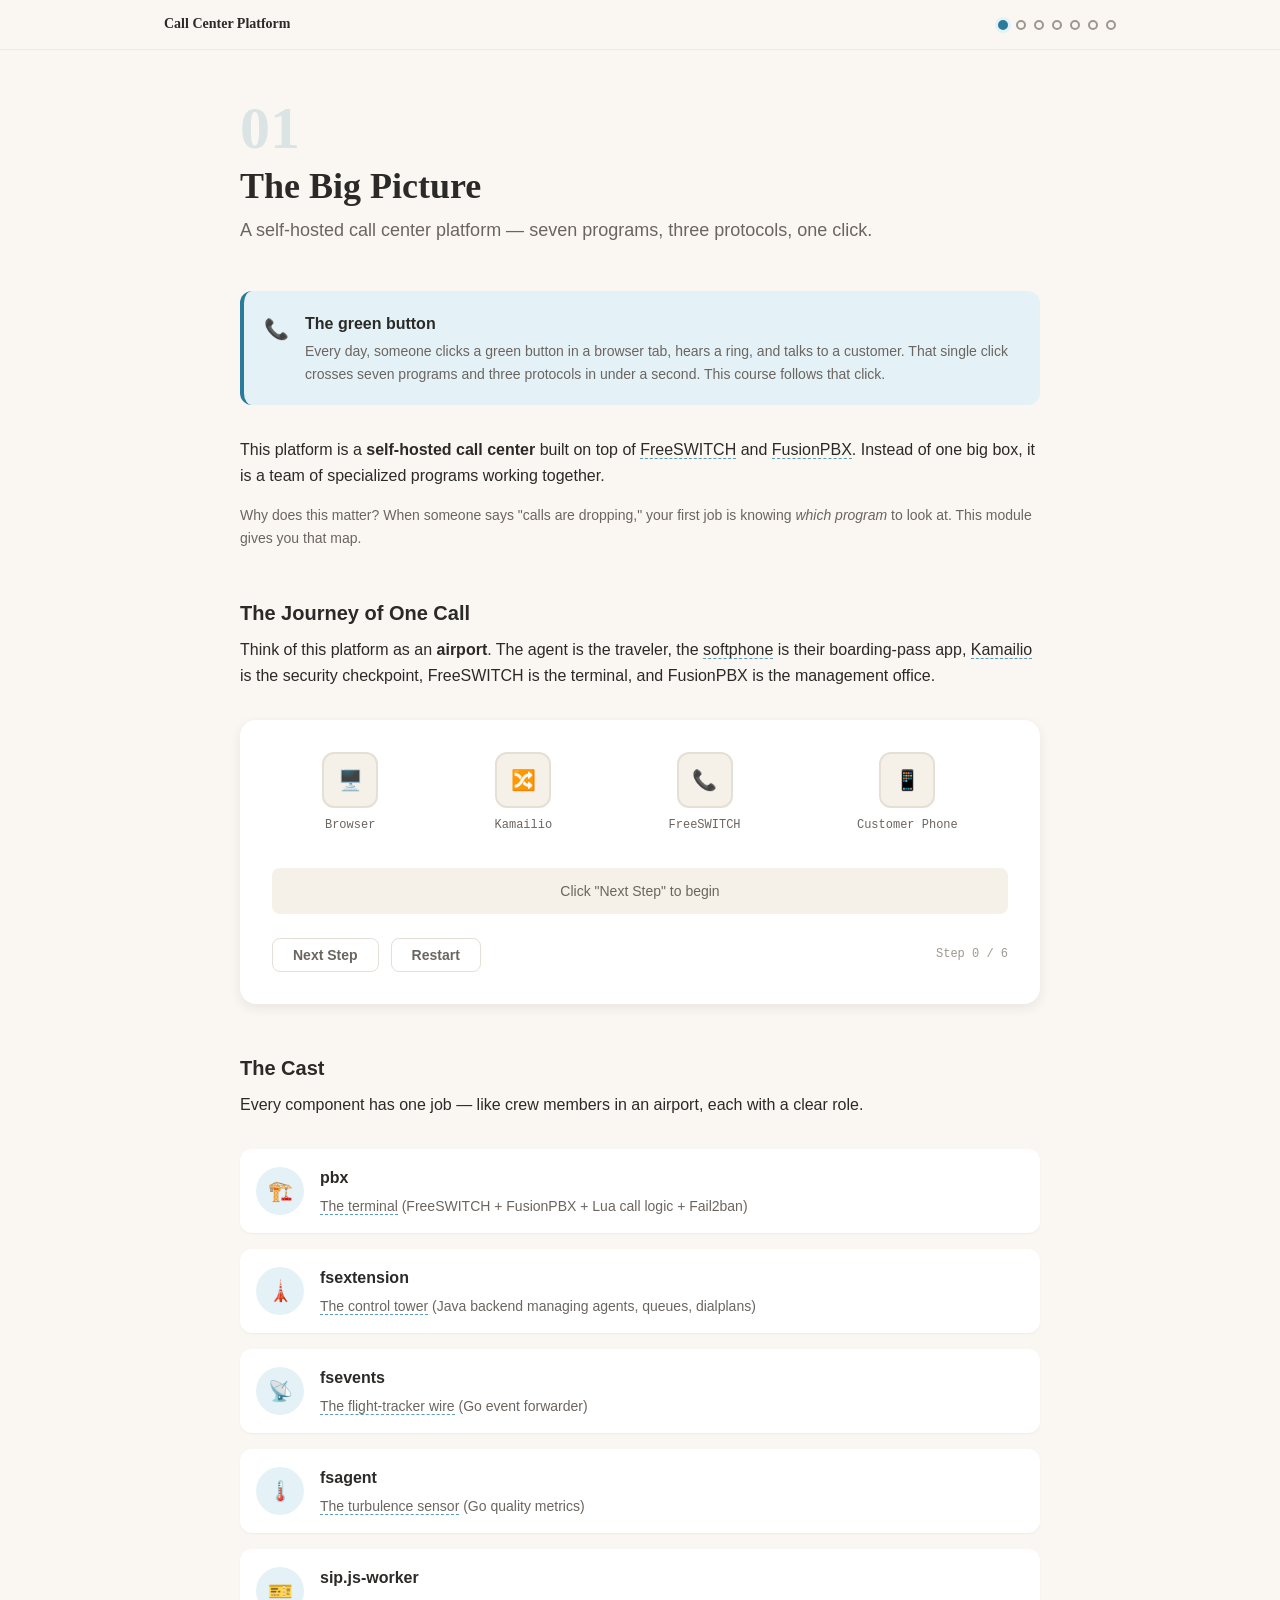
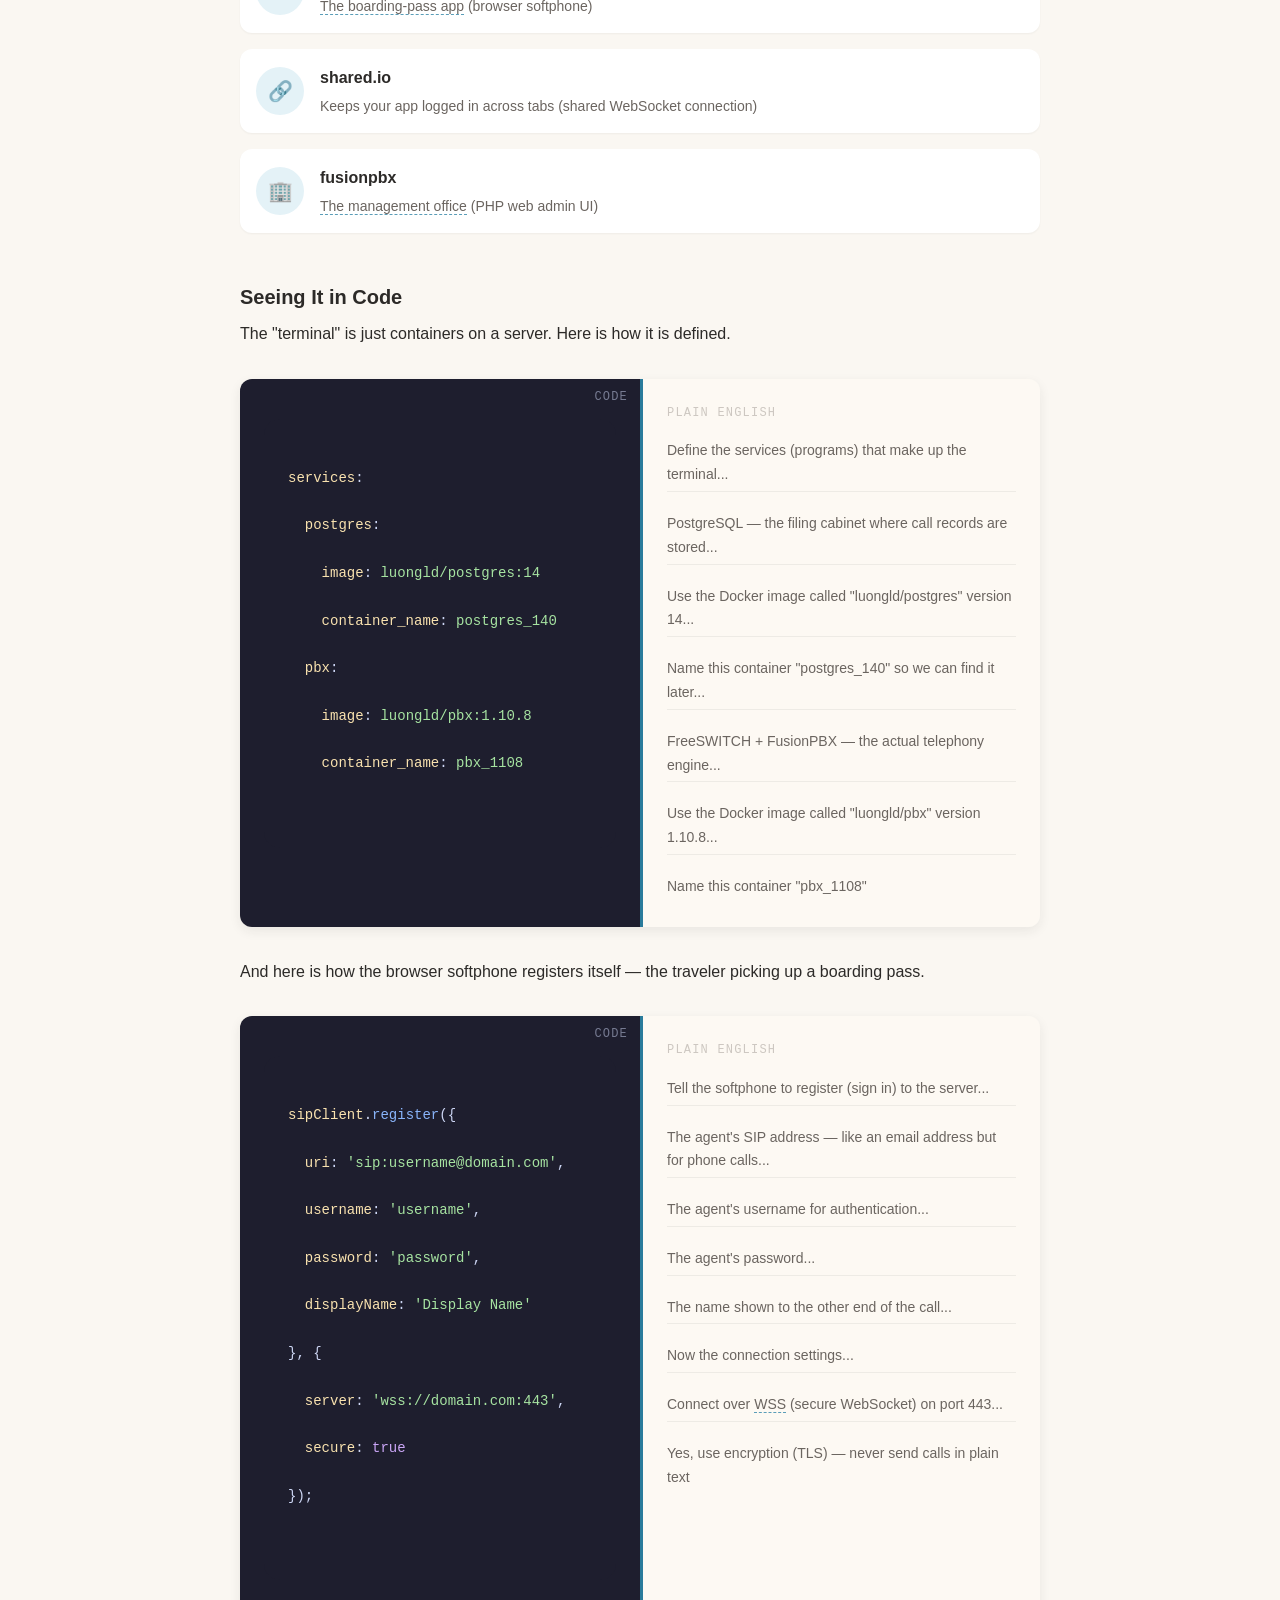
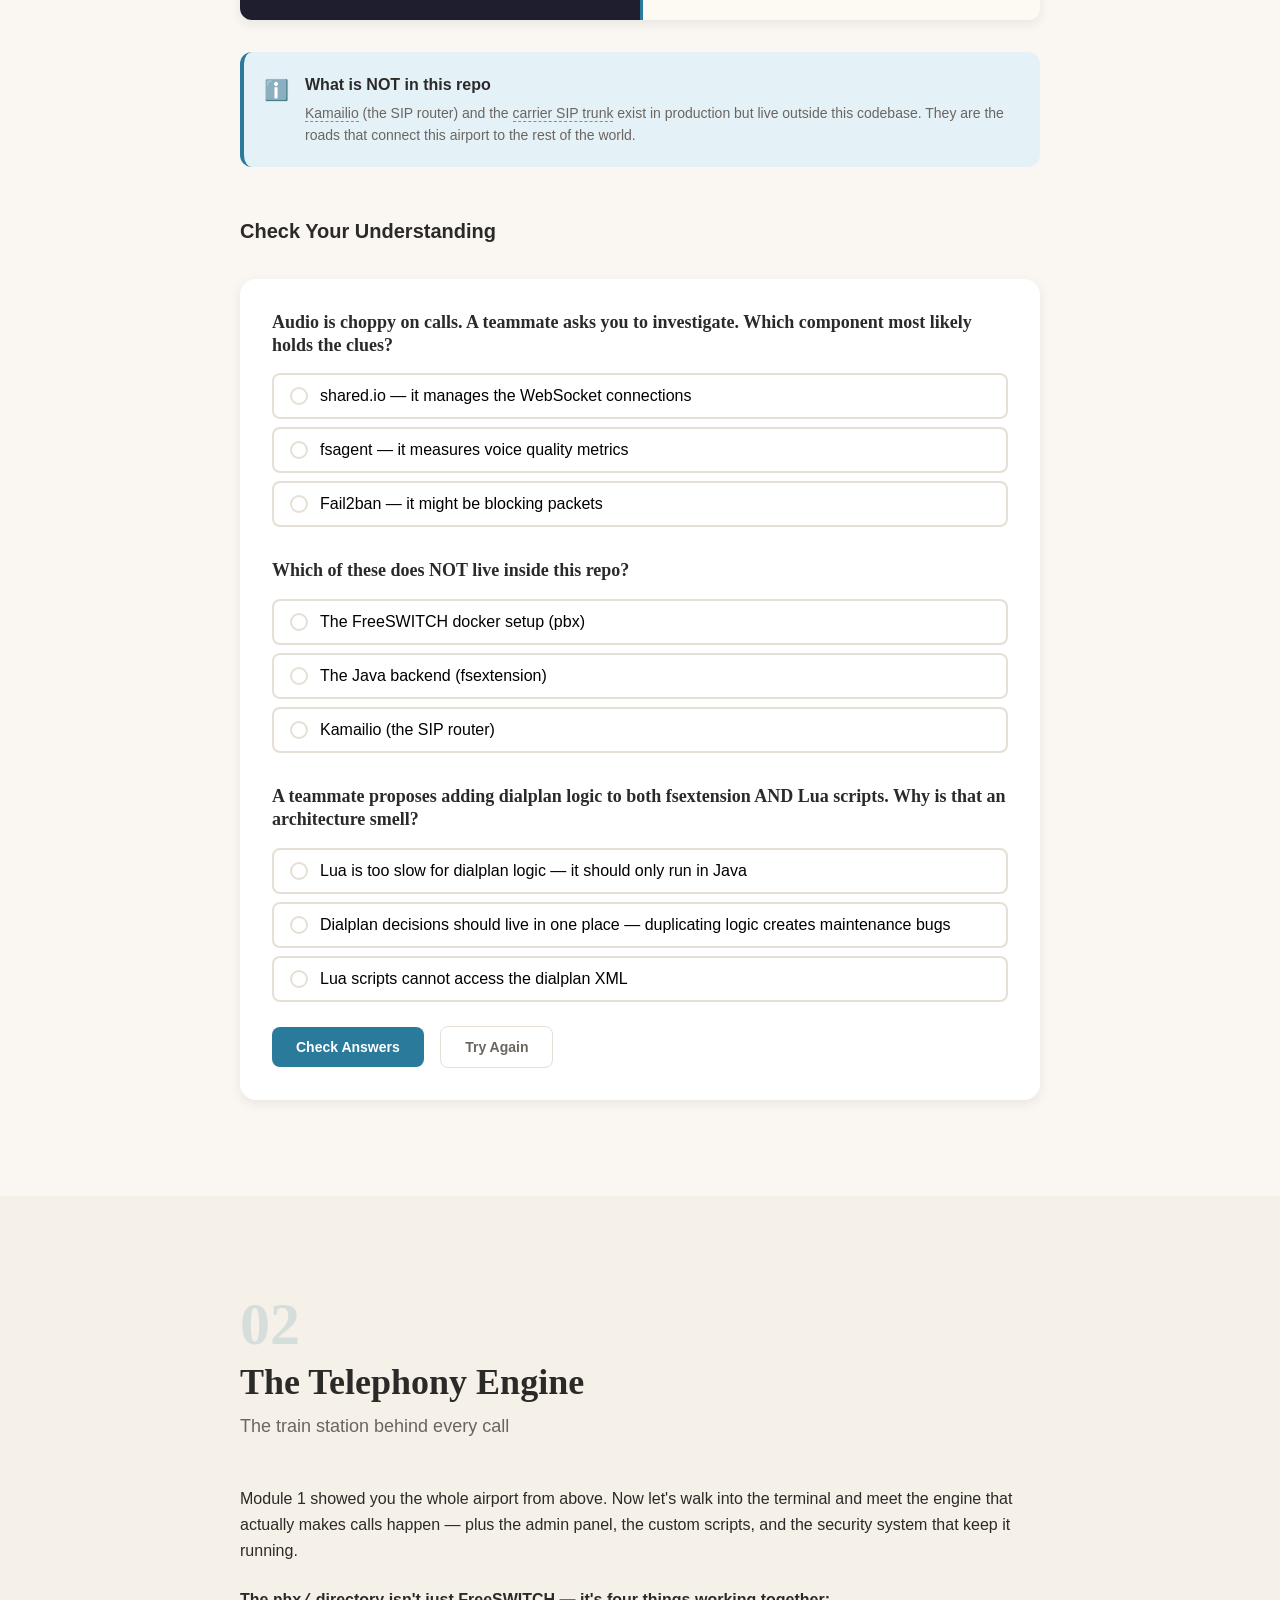
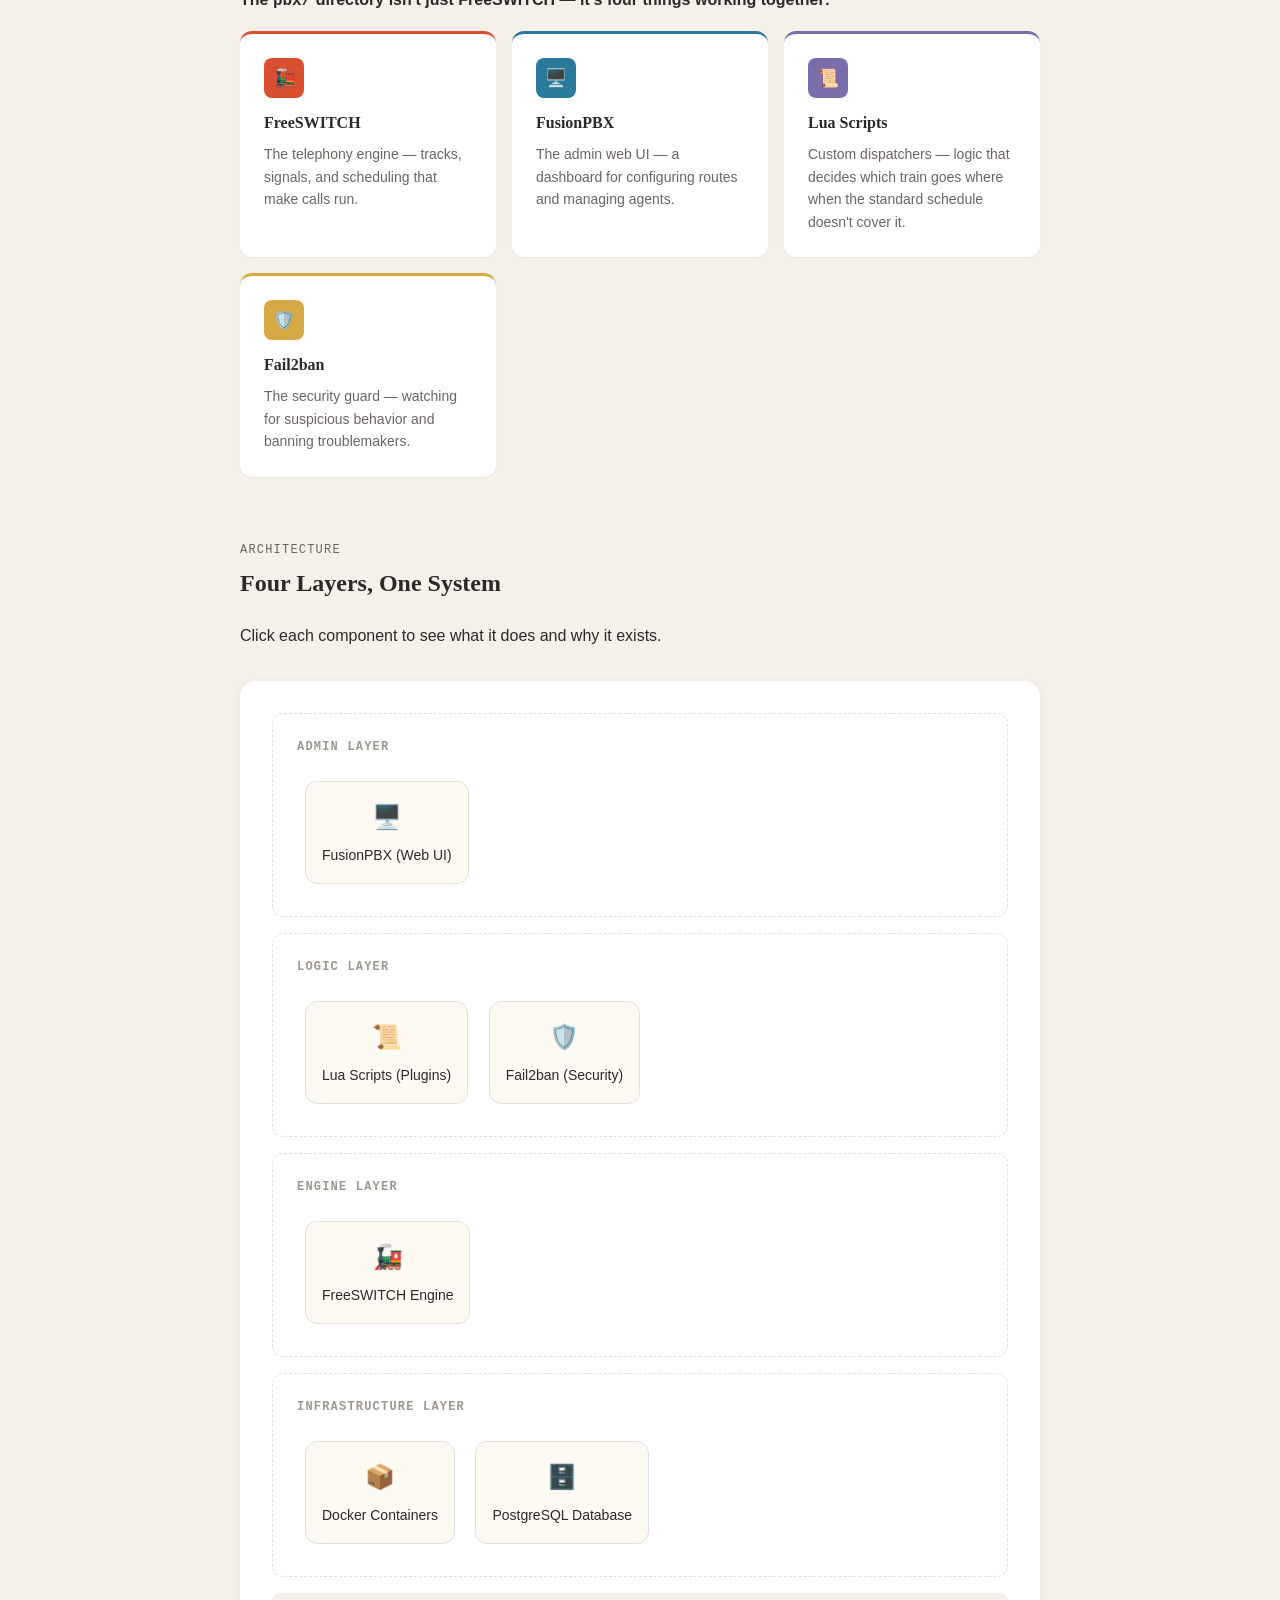
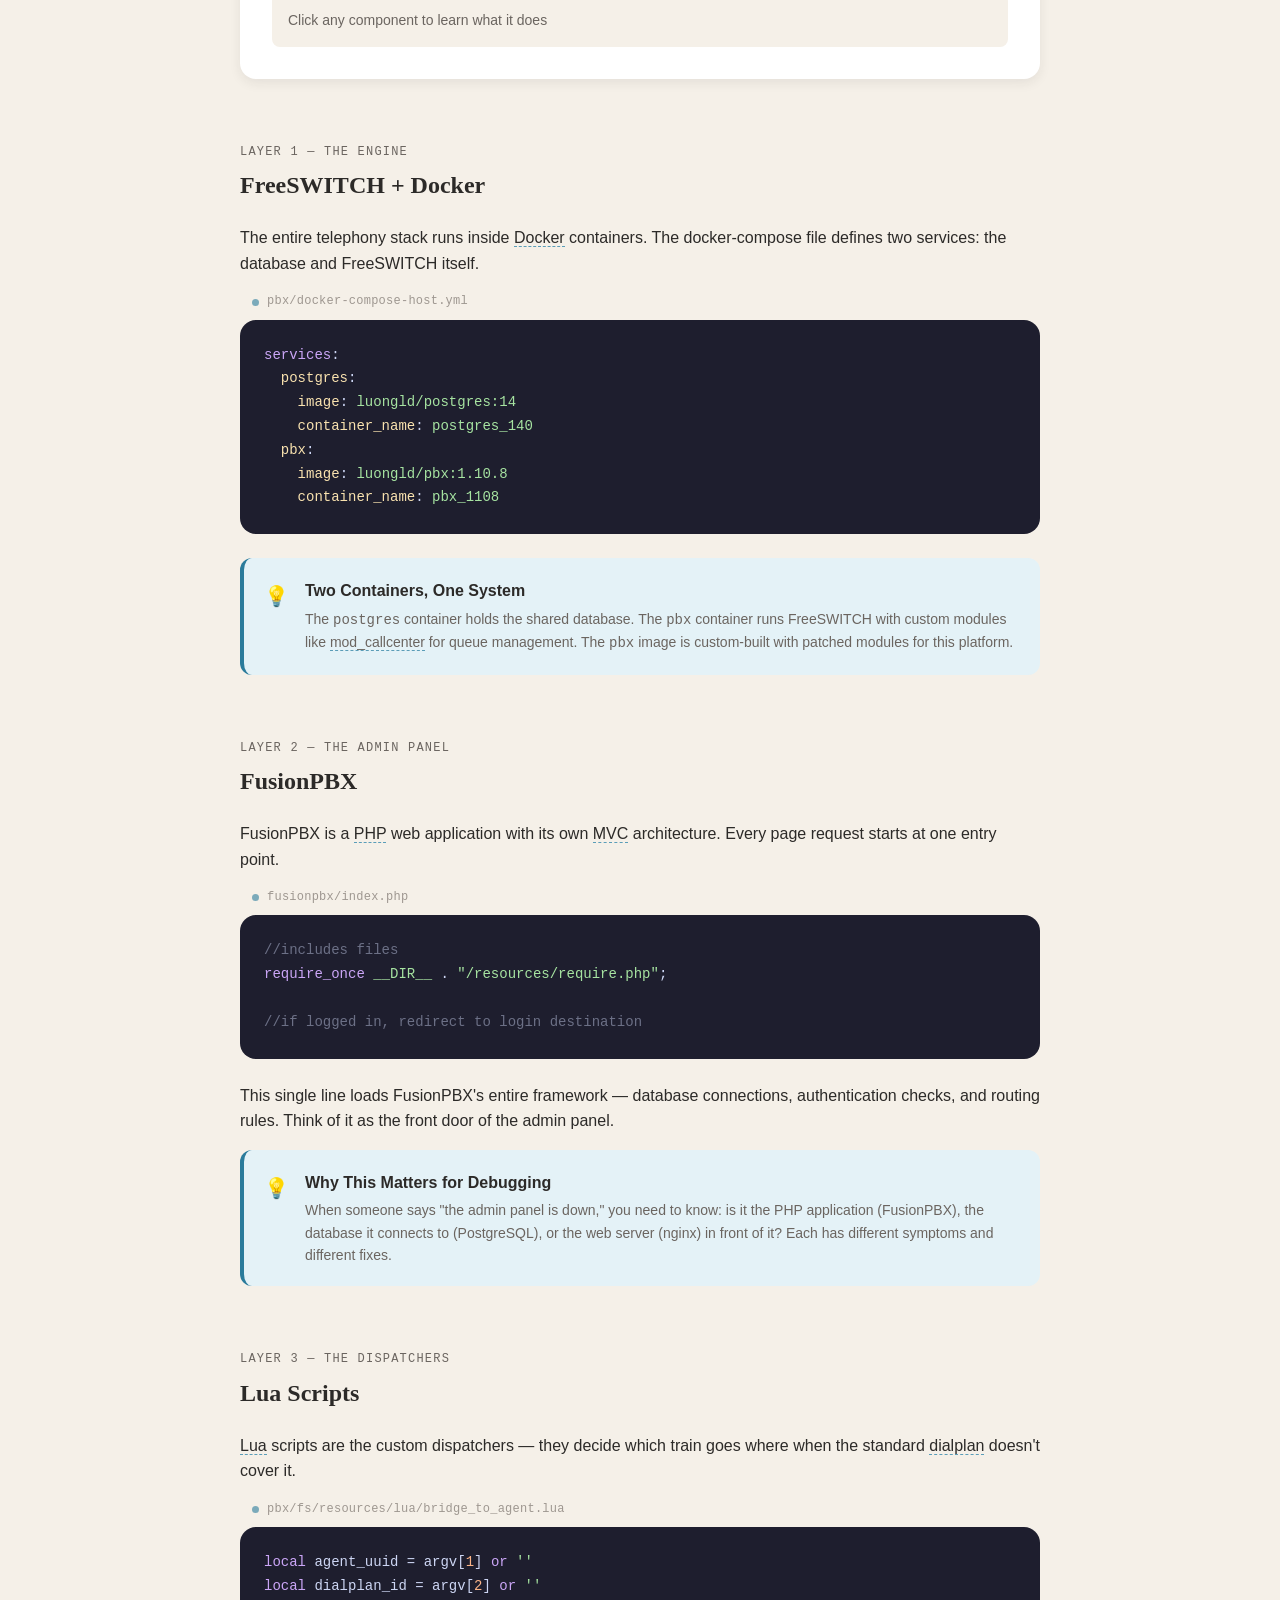
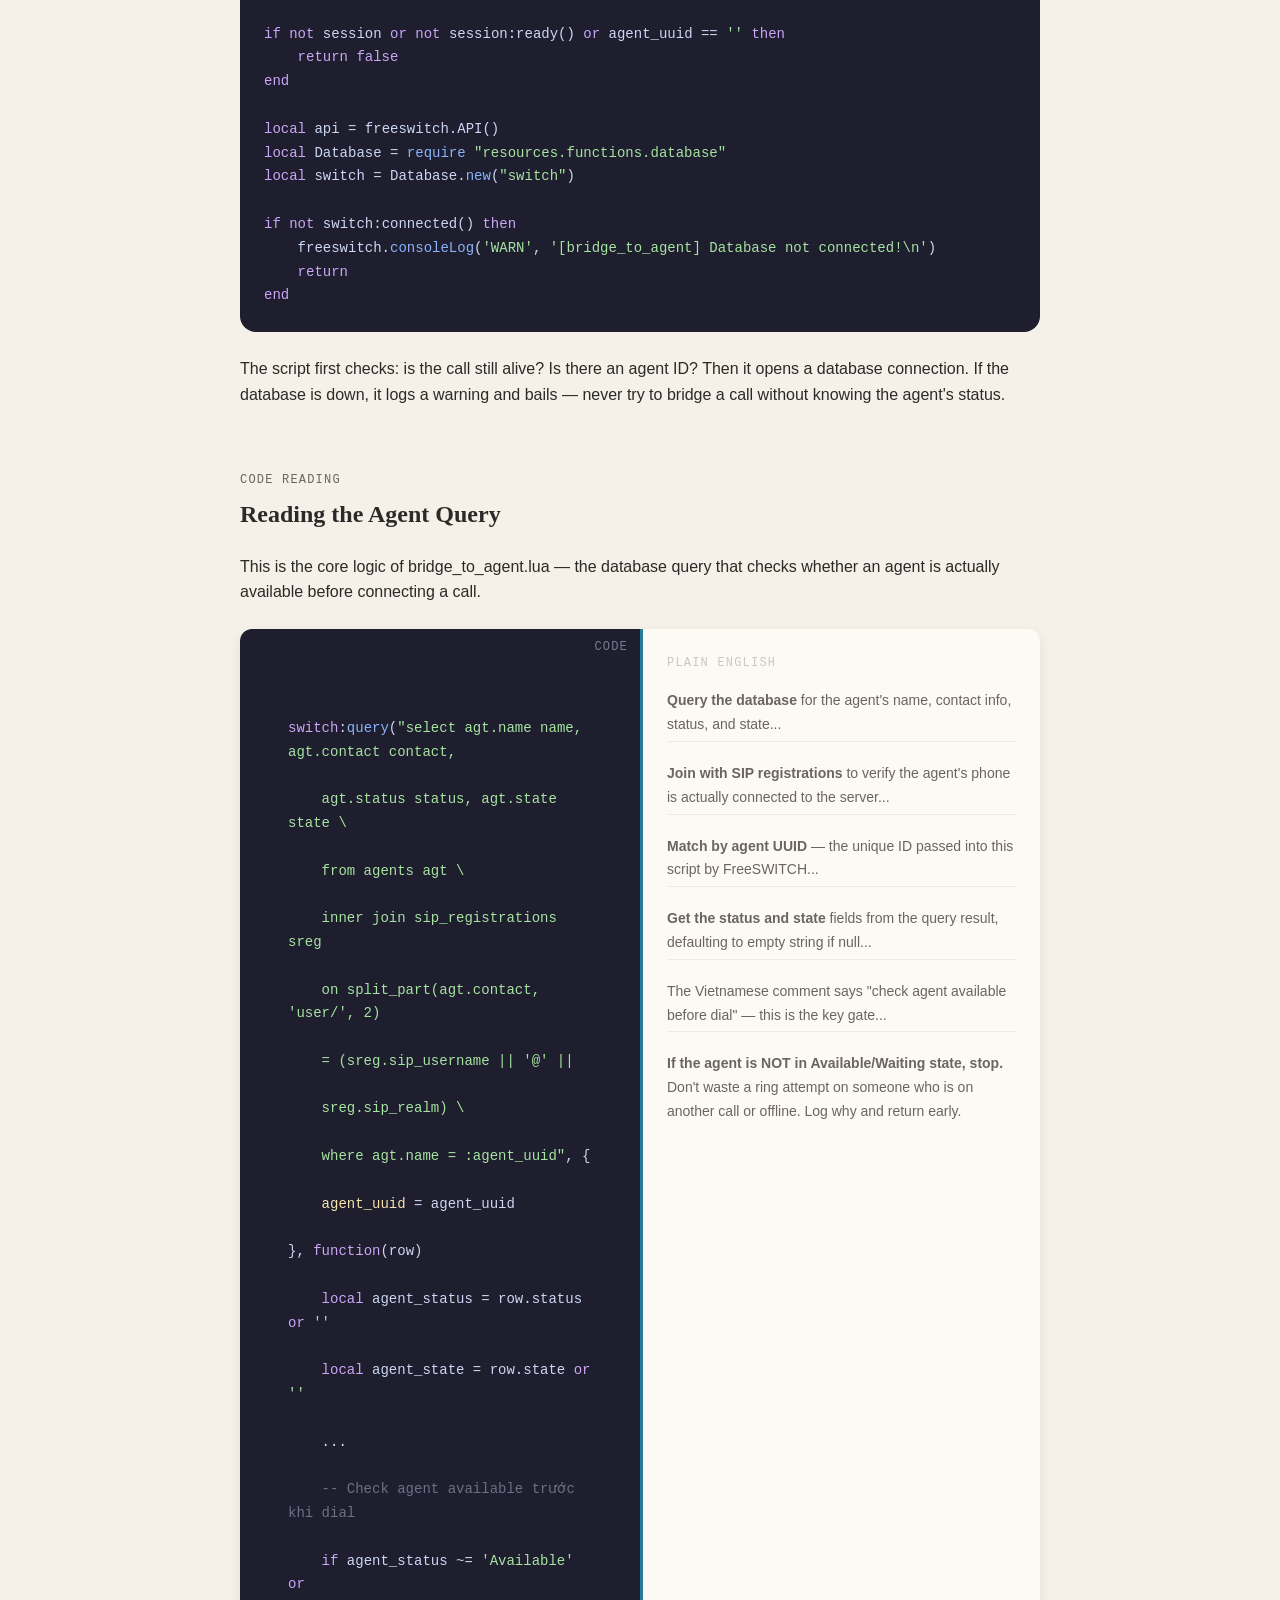
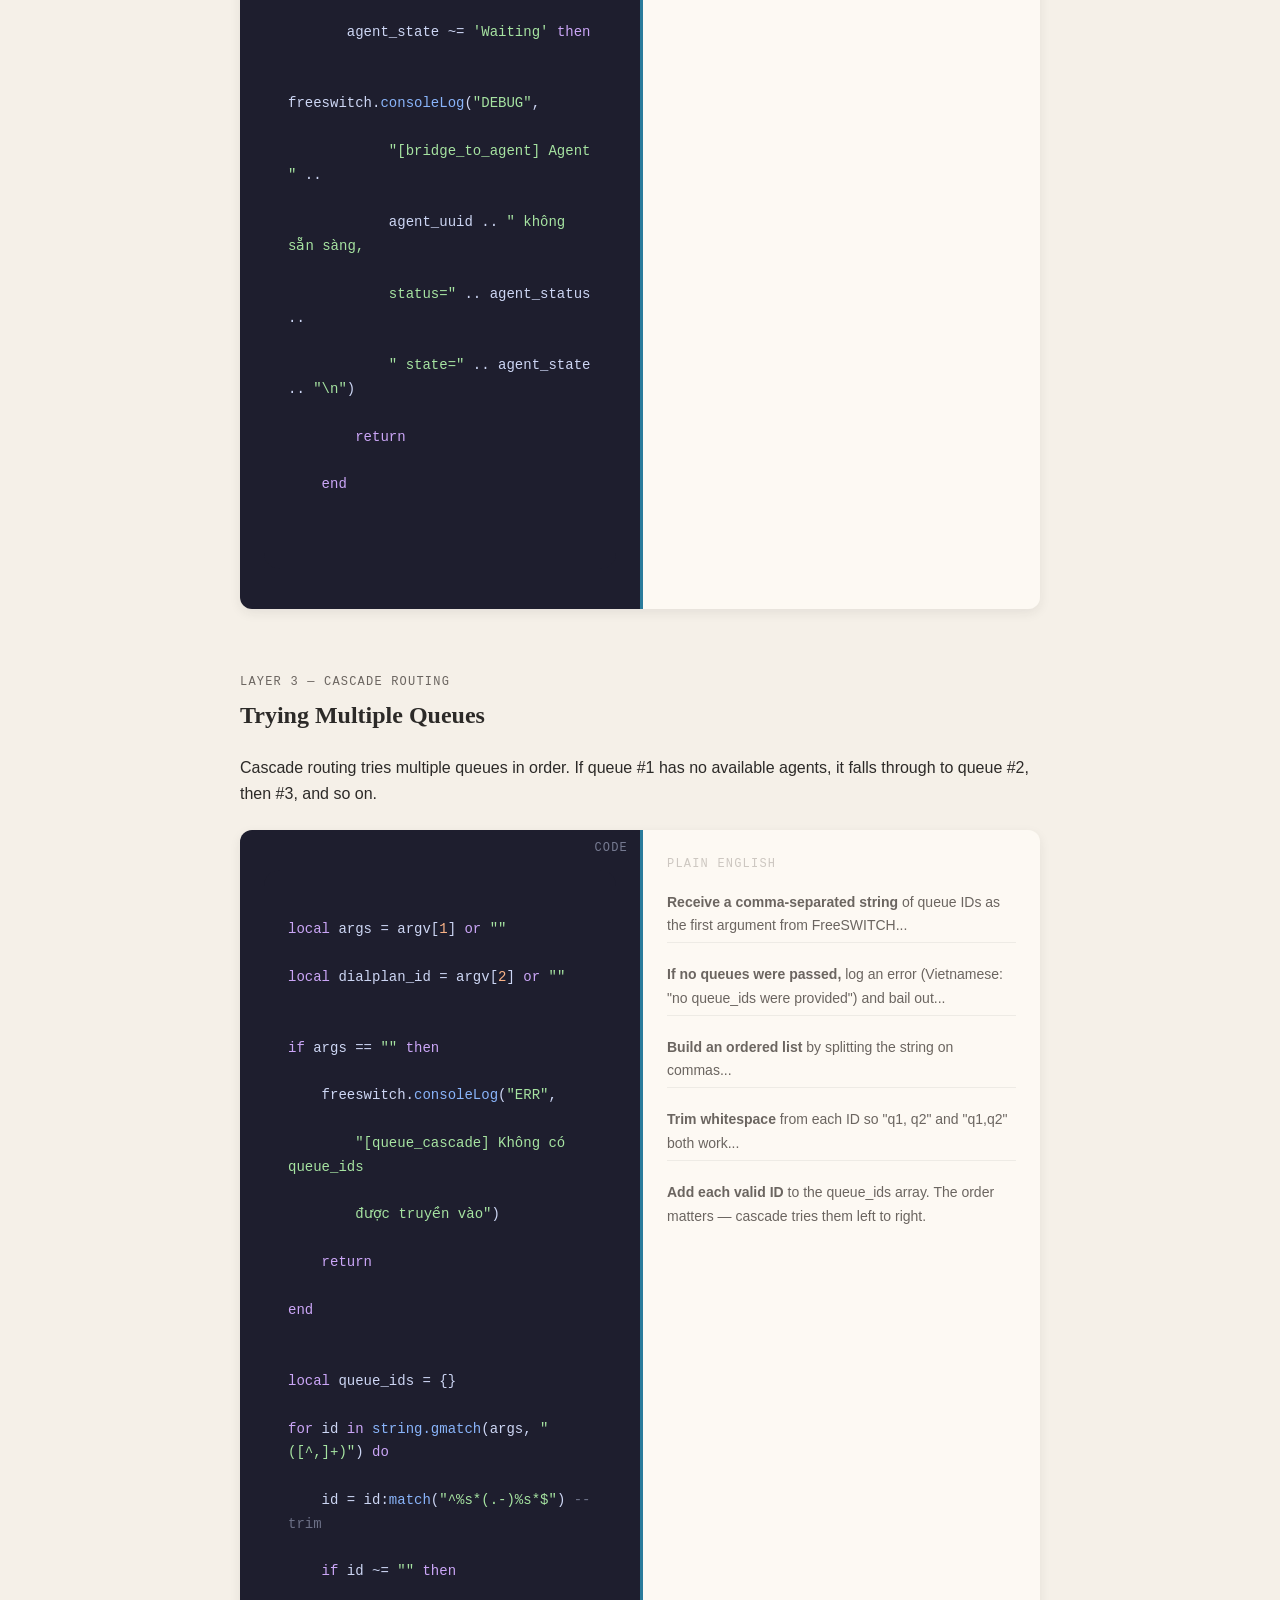
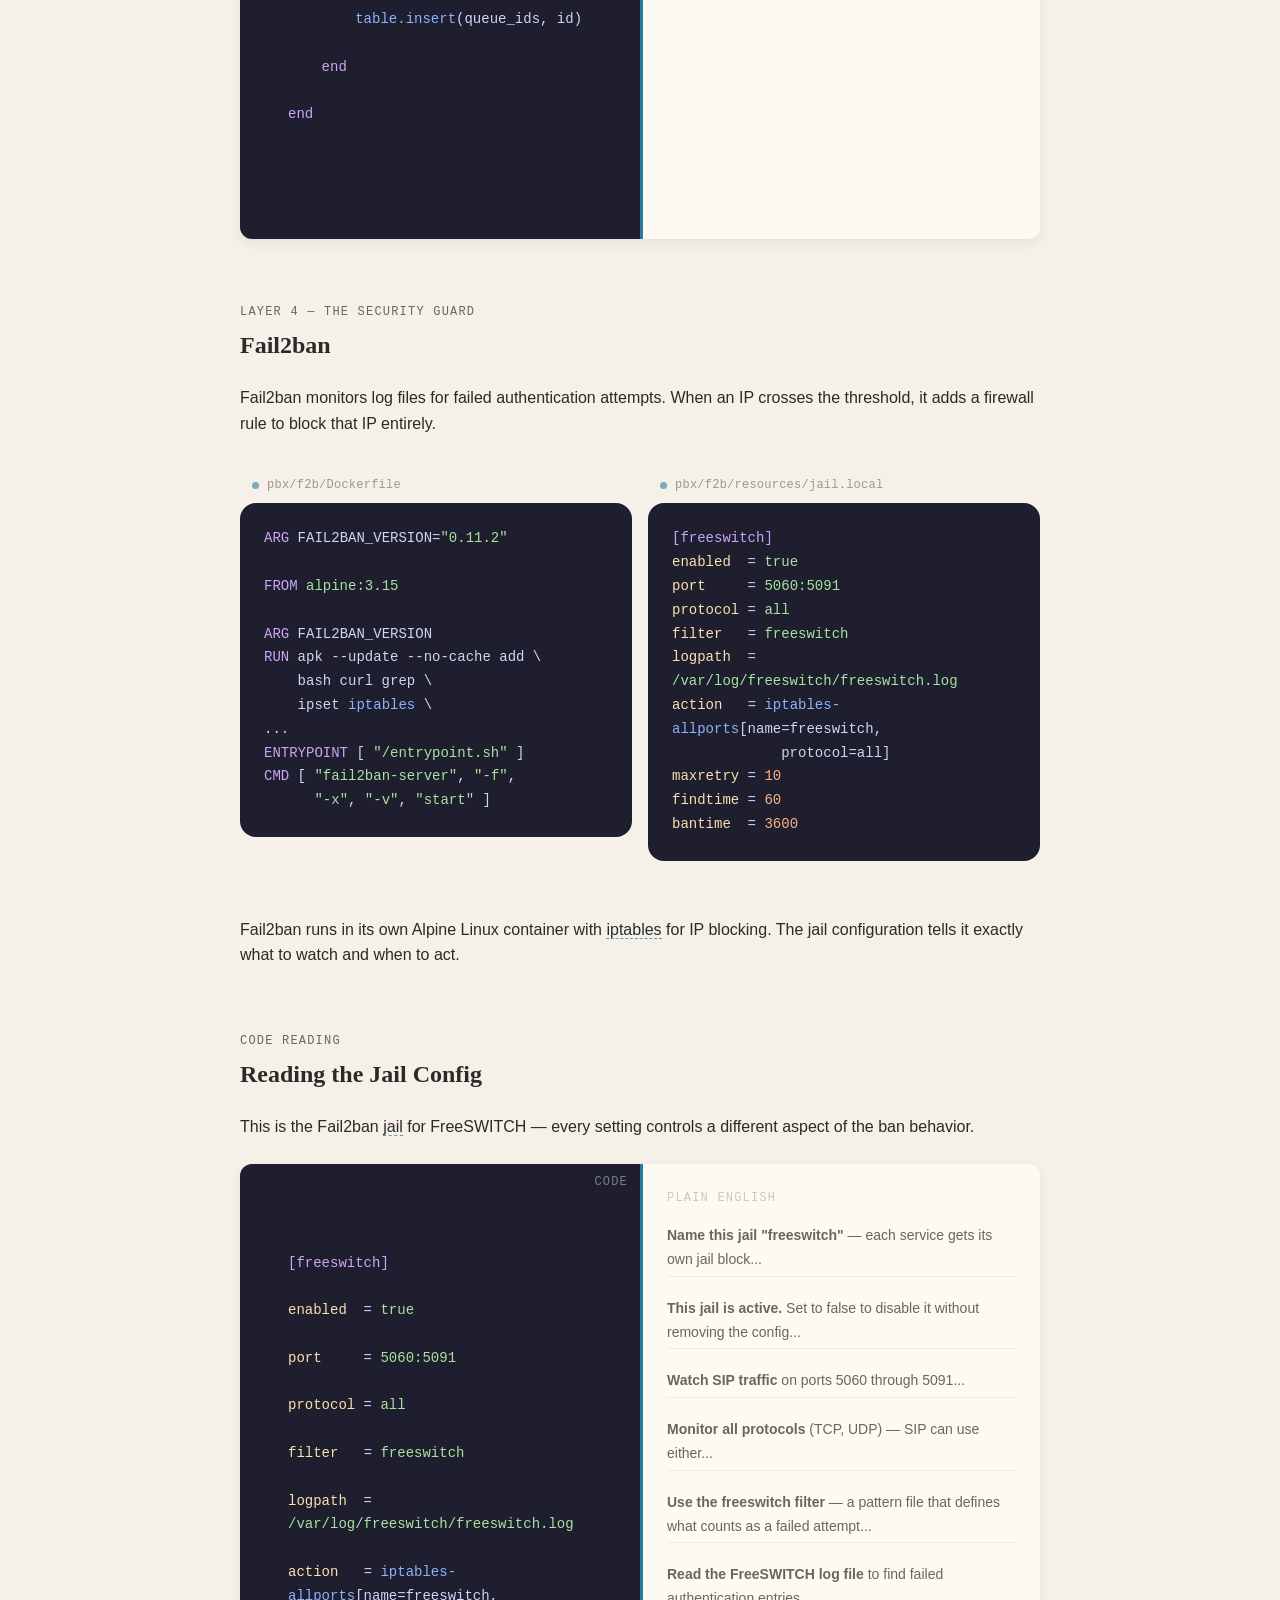
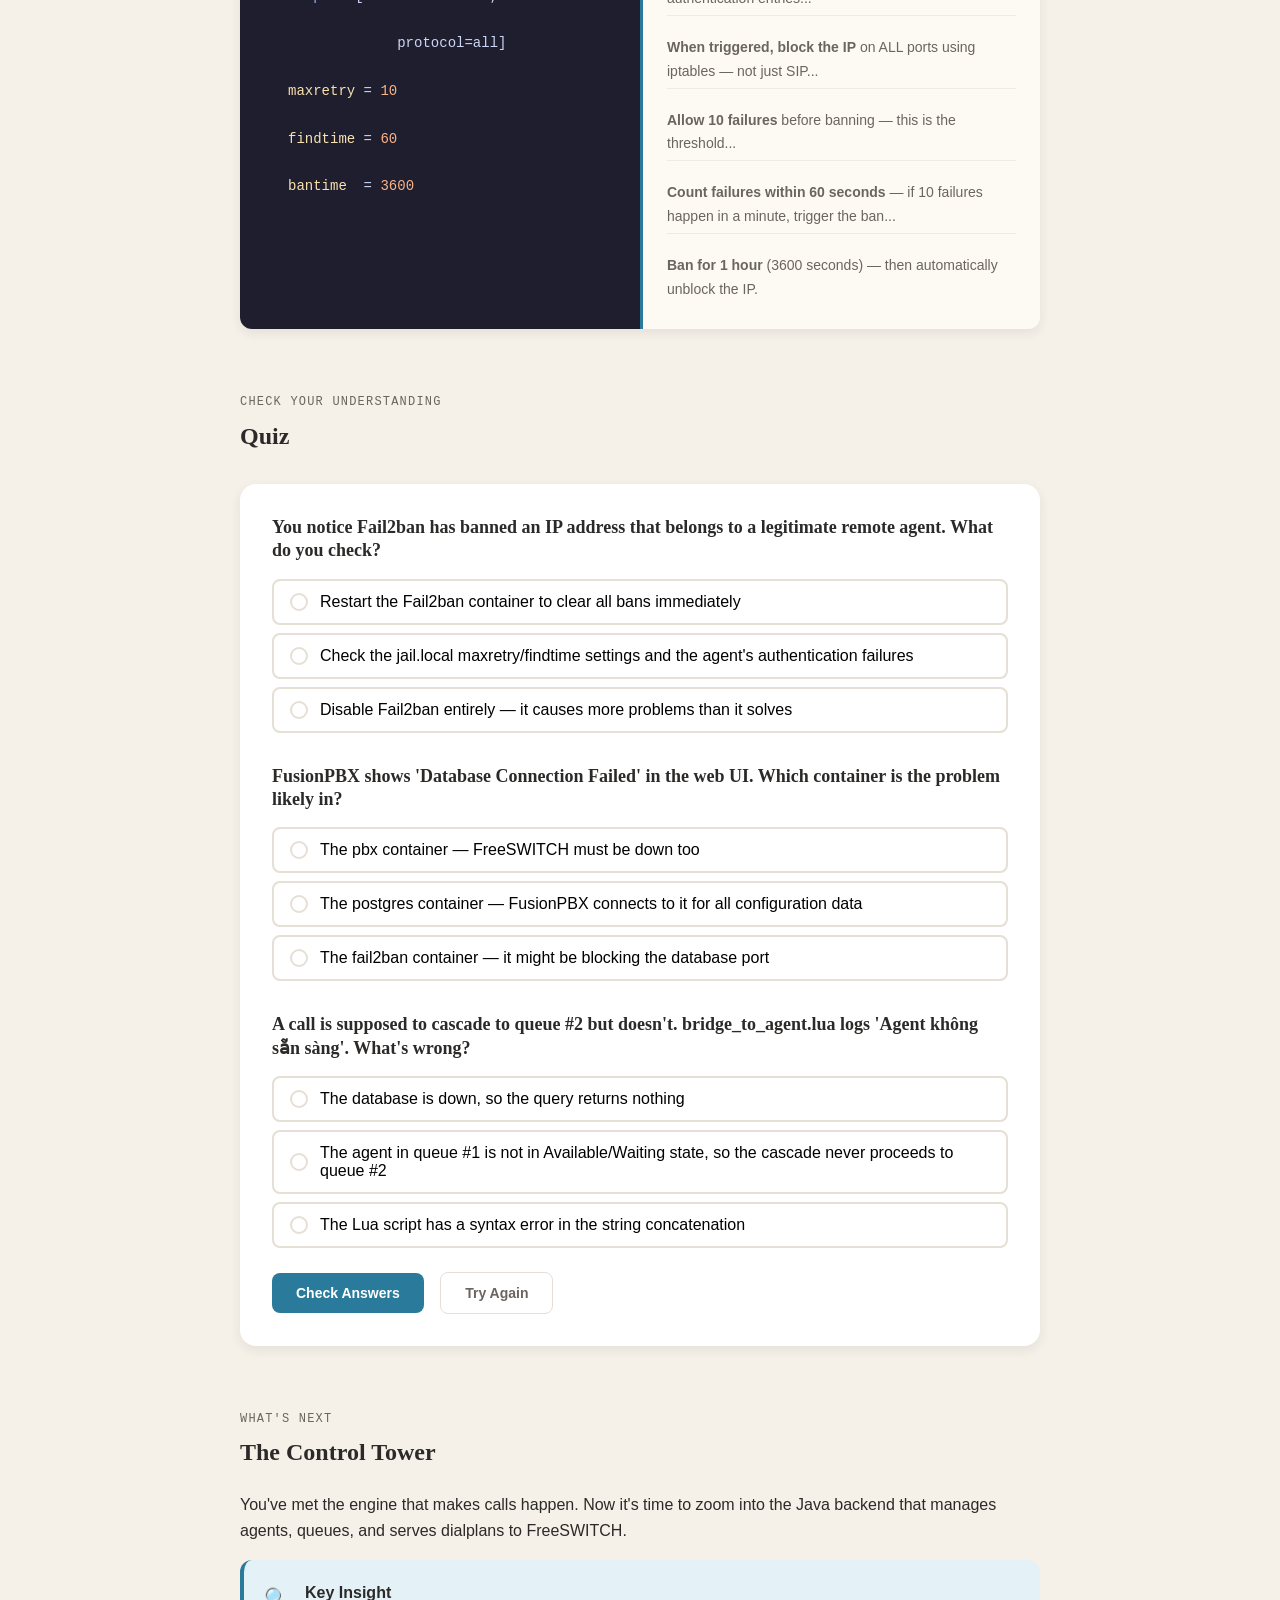
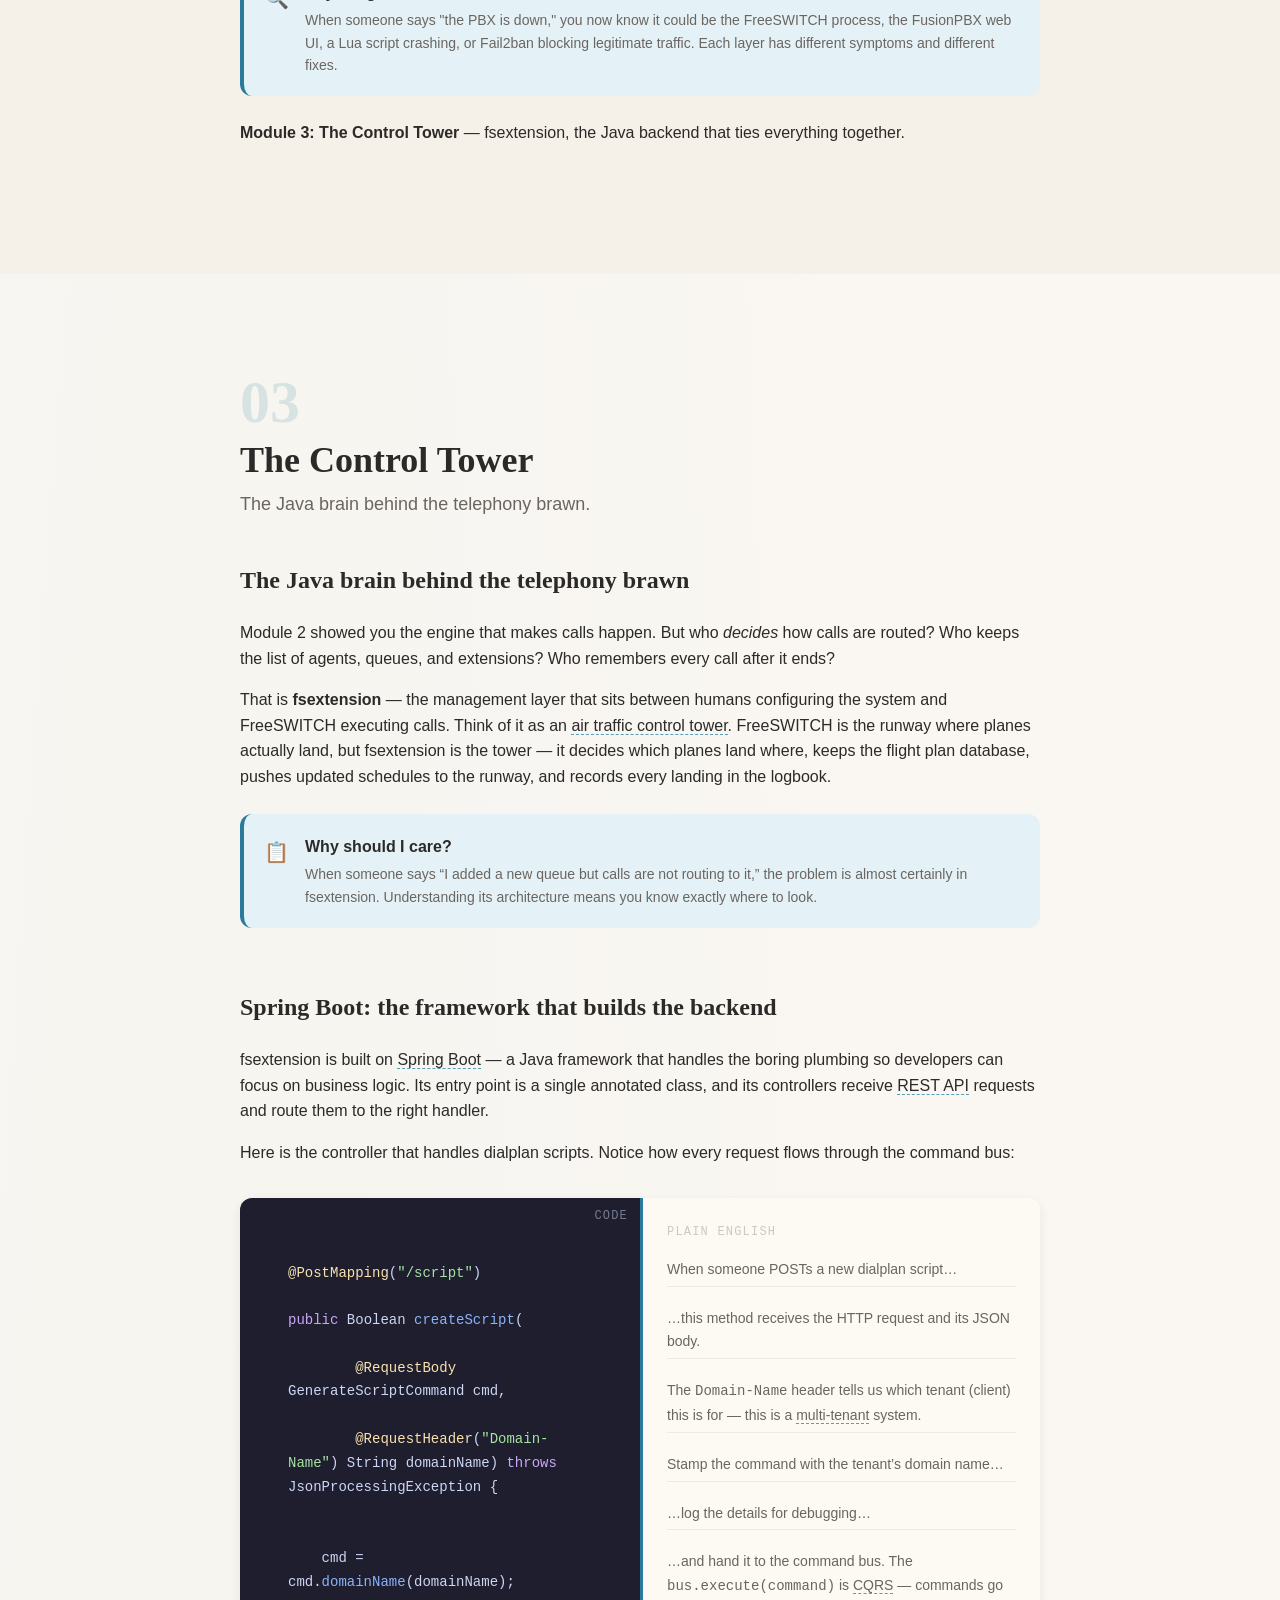
==== commit 5b3ac120: "fix: polish pass — canonical module headers, decision-tree/code-block/eyebrow components, icon contr" ====
--- a/index.html
+++ b/index.html
@@ -45,13 +45,13 @@
 <section class="module" id="module-1">
 
   <!-- ==================== SCREEN 1: HOOK ==================== -->
-  <div class="module-header">
-    <span class="module-number">Module 1</span>
-    <h2 class="module-title">The Big Picture</h2>
-    <p class="module-subtitle">A self-hosted call center platform — seven programs, three protocols, one click.</p>
-  </div>
-
   <div class="module-content">
+
+    <header class="module-header">
+      <span class="module-number">01</span>
+      <h1 class="module-title">The Big Picture</h1>
+      <p class="module-subtitle">A self-hosted call center platform — seven programs, three protocols, one click.</p>
+    </header>
 
     <div class="callout callout-accent" style="margin-bottom: var(--space-8);">
       <span class="callout-icon">📞</span>
@@ -350,9 +350,11 @@
   <!-- ==================== SCREEN 1: HOOK ==================== -->
   <div class="screen">
     <div class="module-content animate-in">
-      <p class="eyebrow">Module 2</p>
-      <h1 class="screen-title">The Telephony Engine</h1>
-      <p class="screen-subtitle">The train station behind every call</p>
+      <header class="module-header">
+        <span class="module-number">02</span>
+        <h1 class="module-title">The Telephony Engine</h1>
+        <p class="module-subtitle">The train station behind every call</p>
+      </header>
 
       <p class="text-block">Module 1 showed you the whole airport from above. Now let's walk into the terminal and meet the engine that actually makes calls happen — plus the admin panel, the custom scripts, and the security system that keep it running.</p>
 
@@ -387,7 +389,7 @@
   <div class="screen">
     <div class="module-content animate-in">
       <p class="eyebrow">Architecture</p>
-      <h2 class="screen-title">Four Layers, One System</h2>
+      <h2 class="screen-heading">Four Layers, One System</h2>
       <p class="text-block">Click each component to see what it does and why it exists.</p>
 
       <div class="arch-diagram">
@@ -436,7 +438,7 @@
   <div class="screen">
     <div class="module-content animate-in">
       <p class="eyebrow">Layer 1 — The Engine</p>
-      <h2 class="screen-title">FreeSWITCH + Docker</h2>
+      <h2 class="screen-heading">FreeSWITCH + Docker</h2>
 
       <p class="text-block">The entire telephony stack runs inside
         <span class="term" data-definition="Docker is a platform that packages applications into isolated environments called containers. Each container has its own filesystem, network, and processes — like a lightweight virtual machine, but sharing the host OS kernel.">Docker</span>
@@ -470,7 +472,7 @@
   <div class="screen">
     <div class="module-content animate-in">
       <p class="eyebrow">Layer 2 — The Admin Panel</p>
-      <h2 class="screen-title">FusionPBX</h2>
+      <h2 class="screen-heading">FusionPBX</h2>
 
       <p class="text-block">FusionPBX is a
         <span class="term" data-definition="PHP is a server-side scripting language designed for web development. It runs on the server (not in the browser) and generates HTML pages dynamically. FusionPBX is written entirely in PHP.">PHP</span>
@@ -505,7 +507,7 @@
   <div class="screen">
     <div class="module-content animate-in">
       <p class="eyebrow">Layer 3 — The Dispatchers</p>
-      <h2 class="screen-title">Lua Scripts</h2>
+      <h2 class="screen-heading">Lua Scripts</h2>
 
       <p class="text-block">
         <span class="term" data-definition="Lua is a lightweight scripting language embedded in FreeSWITCH. Lua scripts run inside the telephony engine and can access the database, control call routing, and interact with the SIP stack via the FreeSWITCH Event Socket.">Lua</span>
@@ -543,7 +545,7 @@
   <div class="screen">
     <div class="module-content animate-in">
       <p class="eyebrow">Code Reading</p>
-      <h2 class="screen-title">Reading the Agent Query</h2>
+      <h2 class="screen-heading">Reading the Agent Query</h2>
 
       <p class="text-block">This is the core logic of bridge_to_agent.lua — the database query that checks whether an agent is actually available before connecting a call.</p>
 
@@ -595,7 +597,7 @@
   <div class="screen">
     <div class="module-content animate-in">
       <p class="eyebrow">Layer 3 — Cascade Routing</p>
-      <h2 class="screen-title">Trying Multiple Queues</h2>
+      <h2 class="screen-heading">Trying Multiple Queues</h2>
 
       <p class="text-block">Cascade routing tries multiple queues in order. If queue #1 has no available agents, it falls through to queue #2, then #3, and so on.</p>
 
@@ -640,7 +642,7 @@
   <div class="screen">
     <div class="module-content animate-in">
       <p class="eyebrow">Layer 4 — The Security Guard</p>
-      <h2 class="screen-title">Fail2ban</h2>
+      <h2 class="screen-heading">Fail2ban</h2>
 
       <p class="text-block">Fail2ban monitors log files for failed authentication attempts. When an IP crosses the threshold, it adds a firewall rule to block that IP entirely.</p>
 
@@ -691,7 +693,7 @@
   <div class="screen">
     <div class="module-content animate-in">
       <p class="eyebrow">Code Reading</p>
-      <h2 class="screen-title">Reading the Jail Config</h2>
+      <h2 class="screen-heading">Reading the Jail Config</h2>
 
       <p class="text-block">This is the Fail2ban
         <span class="term" data-definition="In Fail2ban, a 'jail' is a configuration block that defines what to monitor, how to detect attacks, and how to punish offenders. Each jail targets a specific service (like FreeSWITCH SIP) with its own thresholds and ban rules.">jail</span>
@@ -738,7 +740,7 @@
   <div class="screen">
     <div class="module-content animate-in">
       <p class="eyebrow">Check Your Understanding</p>
-      <h2 class="screen-title">Quiz</h2>
+      <h2 class="screen-heading">Quiz</h2>
 
       <div class="quiz-container" id="quiz-module2">
 
@@ -821,7 +823,7 @@
   <div class="screen">
     <div class="module-content animate-in">
       <p class="eyebrow">What's Next</p>
-      <h2 class="screen-title">The Control Tower</h2>
+      <h2 class="screen-heading">The Control Tower</h2>
 
       <p class="text-block">You've met the engine that makes calls happen. Now it's time to zoom into the Java backend that manages agents, queues, and serves dialplans to FreeSWITCH.</p>
 
@@ -1169,38 +1171,44 @@
   <!-- ===== SCREEN 1: HOOK ===== -->
   <div class="screen" style="background: var(--color-bg-warm);">
     <div class="module-content">
-      <h2 class="screen-title animate-in">The Event Wire</h2>
-      <p class="screen-subtitle animate-in">Everything That Happens, Gets Reported</p>
+      <header class="module-header animate-in">
+        <span class="module-number">04</span>
+        <h1 class="module-title">The Event Wire</h1>
+        <p class="module-subtitle">Everything That Happens, Gets Reported</p>
+      </header>
 
       <div class="callout callout-info animate-in" style="margin-top: var(--space-8);">
-        <p>The call you followed in Module 3 didn't just happen &mdash; it was <strong>ANNOUNCED</strong>, dozens of times: channel created, agent answered, bridged, held, hung up. Every announcement travels a wire.</p>
-        <p style="margin-top: var(--space-3);">This module is about that wire.</p>
-      </div>
-
-      <div class="feature-cards animate-in" style="margin-top: var(--space-8);">
-        <div class="feature-card" style="border-left-color: var(--color-actor-1);">
-          <div class="feature-card-icon" style="background: var(--color-actor-1);">FS</div>
+        <span class="callout-icon">&#x1F4E1;</span>
+        <div class="callout-content">
+          <p>The call you followed in Module 3 didn't just happen &mdash; it was <strong>ANNOUNCED</strong>, dozens of times: channel created, agent answered, bridged, held, hung up. Every announcement travels a wire.</p>
+          <p style="margin-top: var(--space-3);">This module is about that wire.</p>
+        </div>
+      </div>
+
+      <div class="pattern-cards animate-in" style="margin-top: var(--space-8);">
+        <div class="pattern-card" style="border-top-color: var(--color-actor-1);">
+          <div class="pattern-icon" style="background: var(--color-actor-1); color: #fff;">FS</div>
           <div>
             <strong>FreeSWITCH</strong>
             <p>The newsroom &mdash; where calls actually happen and events are born.</p>
           </div>
         </div>
-        <div class="feature-card" style="border-left-color: var(--color-actor-2);">
-          <div class="feature-card-icon" style="background: var(--color-actor-2);">WS</div>
+        <div class="pattern-card" style="border-top-color: var(--color-actor-2);">
+          <div class="pattern-icon" style="background: var(--color-actor-2); color: #fff;">WS</div>
           <div>
             <strong>fsevents</strong>
             <p>The wire service &mdash; stamps and re-broadcasts every bulletin.</p>
           </div>
         </div>
-        <div class="feature-card" style="border-left-color: var(--color-actor-3);">
-          <div class="feature-card-icon" style="background: var(--color-actor-3);">AR</div>
+        <div class="pattern-card" style="border-top-color: var(--color-actor-3);">
+          <div class="pattern-icon" style="background: var(--color-actor-3); color: #fff;">AR</div>
           <div>
             <strong>fsextension</strong>
             <p>The archive &mdash; writes history into the database.</p>
           </div>
         </div>
-        <div class="feature-card" style="border-left-color: var(--color-actor-4);">
-          <div class="feature-card-icon" style="background: var(--color-actor-4);">SD</div>
+        <div class="pattern-card" style="border-top-color: var(--color-actor-4);">
+          <div class="pattern-icon" style="background: var(--color-actor-4); color: var(--color-text);">SD</div>
           <div>
             <strong>fsagent</strong>
             <p>The sports desk &mdash; only cares about performance stats.</p>
@@ -1217,8 +1225,8 @@
   <!-- ===== SCREEN 2: WHAT ESL IS ===== -->
   <div class="screen" style="background: var(--color-bg);">
     <div class="module-content">
-      <h2 class="screen-title animate-in">FreeSWITCH Opens a Door</h2>
-      <p class="screen-subtitle animate-in">
+      <h2 class="screen-heading animate-in">FreeSWITCH Opens a Door</h2>
+      <p class="module-subtitle animate-in">
         The
         <span class="term" data-definition="Event Socket Library &mdash; a network protocol that lets external programs connect to FreeSWITCH and receive structured event notifications in real time, like subscribing to a live news feed.">ESL</span>
         (Event Socket Library) is how FreeSWITCH shouts structured
@@ -1257,8 +1265,8 @@
   <!-- ===== SCREEN 3: CODE TRANSLATION 1 & 2 — NewClientWithBuffer + ConnectionStats ===== -->
   <div class="screen" style="background: var(--color-bg-warm);">
     <div class="module-content">
-      <h2 class="screen-title animate-in">The Client That Listens</h2>
-      <p class="screen-subtitle animate-in">How fsevents connects to FreeSWITCH and keeps track of its own health</p>
+      <h2 class="screen-heading animate-in">The Client That Listens</h2>
+      <p class="module-subtitle animate-in">How fsevents connects to FreeSWITCH and keeps track of its own health</p>
 
       <!-- Translation 1: NewClientWithBuffer -->
       <div class="translation-block animate-in" style="margin-top: var(--space-6);">
@@ -1333,8 +1341,8 @@
   <!-- ===== SCREEN 4: GROUP CHAT ANIMATION ===== -->
   <div class="screen" style="background: var(--color-bg);">
     <div class="module-content">
-      <h2 class="screen-title animate-in">The Wire in Action</h2>
-      <p class="screen-subtitle animate-in">Watch four components talk to each other during a single call lifecycle</p>
+      <h2 class="screen-heading animate-in">The Wire in Action</h2>
+      <p class="module-subtitle animate-in">Watch four components talk to each other during a single call lifecycle</p>
 
       <div class="chat-window animate-in" id="chat-module4" style="margin-top: var(--space-6);">
         <div class="chat-messages">
@@ -1453,26 +1461,26 @@
   <!-- ===== SCREEN 5: DOWNSTREAM PATHS ===== -->
   <div class="screen" style="background: var(--color-bg-warm);">
     <div class="module-content">
-      <h2 class="screen-title animate-in">Where Events Go From Here</h2>
-      <p class="screen-subtitle animate-in">Three downstream consumers, each with a different job</p>
-
-      <div class="feature-cards animate-in" style="margin-top: var(--space-6);">
-        <div class="feature-card" style="border-left-color: var(--color-actor-2);">
-          <div class="feature-card-icon" style="background: var(--color-actor-2);">WS</div>
+      <h2 class="screen-heading animate-in">Where Events Go From Here</h2>
+      <p class="module-subtitle animate-in">Three downstream consumers, each with a different job</p>
+
+      <div class="pattern-cards animate-in" style="margin-top: var(--space-6);">
+        <div class="pattern-card" style="border-top-color: var(--color-actor-2);">
+          <div class="pattern-icon" style="background: var(--color-actor-2); color: #fff;">WS</div>
           <div>
             <strong>fsevents &rarr; HTTP Endpoints</strong>
             <p>Forwards events to downstream services via HTTP with automatic retries. If an endpoint is down, the event gets queued and retried &mdash; it does not drop.</p>
           </div>
         </div>
-        <div class="feature-card" style="border-left-color: var(--color-actor-3);">
-          <div class="feature-card-icon" style="background: var(--color-actor-3);">AR</div>
+        <div class="pattern-card" style="border-top-color: var(--color-actor-3);">
+          <div class="pattern-icon" style="background: var(--color-actor-3); color: #fff;">AR</div>
           <div>
             <strong>fsextension consumes Kafka</strong>
             <p>Reads <span class="term" data-definition="Apache Avro &mdash; a data serialization format that uses a schema to describe exactly what fields a message contains and what type each one is. Like a blueprint for data, ensuring everyone agrees on the shape.">Avro</span>-encoded events from <span class="term" data-definition="An open-source distributed event streaming platform &mdash; think of it as a postal system that guarantees every message eventually reaches its recipient, even if they are temporarily offline.">Kafka</span> topics and writes them into <span class="term" data-definition="An open-source relational database &mdash; think of it as a highly organized filing cabinet where every row is a written record. fsextension stores all call history here.">PostgreSQL</span> tables: <span class="term" data-definition="Call Detail Records &mdash; the official ledger of every call: who called whom, when, how long, and what it cost. Every telecom business runs on these.">CDRs</span>, active calls, agent history.</p>
           </div>
         </div>
-        <div class="feature-card" style="border-left-color: var(--color-actor-4);">
-          <div class="feature-card-icon" style="background: var(--color-actor-4);">SD</div>
+        <div class="pattern-card" style="border-top-color: var(--color-actor-4);">
+          <div class="pattern-icon" style="background: var(--color-actor-4); color: var(--color-text);">SD</div>
           <div>
             <strong>fsagent subscribes for RTCP</strong>
             <p>Ignores most call events and instead subscribes specifically to real-time performance metrics (jitter, packet loss, MOS scores) for live quality dashboards.</p>
@@ -1522,8 +1530,8 @@
   <!-- ===== SCREEN 6: QUIZ ===== -->
   <div class="screen" style="background: var(--color-bg);">
     <div class="module-content">
-      <h2 class="screen-title animate-in">Check Your Understanding</h2>
-      <p class="screen-subtitle animate-in">Apply what you learned about the event wire</p>
+      <h2 class="screen-heading animate-in">Check Your Understanding</h2>
+      <p class="module-subtitle animate-in">Apply what you learned about the event wire</p>
 
       <div class="quiz-container animate-in" id="quiz-module4" style="margin-top: var(--space-6);">
 
--- a/styles.css
+++ b/styles.css
@@ -125,9 +125,10 @@
   background: var(--color-bg);
   background-image: radial-gradient(
     ellipse at 20% 50%,
-    rgba(217,79,48,0.03) 0%,
+    color-mix(in srgb, var(--color-accent) 3%, transparent) 0%,
     transparent 50%
   );
+  caret-color: var(--color-accent);
 }
 
 /* ── SCROLLBAR ──────────────────────────────────────────────── */
@@ -138,10 +139,27 @@
   border-radius: var(--radius-full);
 }
 
+/* ── BROWSER SURFACES ───────────────────────────────────────── */
+::selection {
+  background: var(--color-accent-light);
+  color: var(--color-text);
+}
+
+*:focus-visible {
+  outline: 2px solid var(--color-accent);
+  outline-offset: 2px;
+}
+
 /* ── CODE GLOBALS ───────────────────────────────────────────── */
 pre {
   background: var(--color-bg-code);
   color: #CDD6F4;
+  /* The brand code face belongs on the slab itself, not only on
+     .translation-code — standalone slabs inherit the generic
+     monospace default otherwise. */
+  font-family: var(--font-mono);
+  font-size: var(--text-sm);
+  line-height: 1.7;
   padding: var(--space-6);
   border-radius: var(--radius-lg);
   overflow-x: auto;
@@ -159,6 +177,29 @@
   white-space: pre-wrap;
   word-break: break-word;
 }
+
+/* Filename caption for a code slab that quotes a real file from the repo. */
+.code-block { margin: var(--space-6) 0; }
+.code-block pre { margin-top: 0; }
+.code-header {
+  display: flex;
+  align-items: center;
+  gap: var(--space-2);
+  padding: 0 var(--space-3) var(--space-2);
+  font-family: var(--font-mono);
+  font-size: var(--text-xs);
+  color: var(--color-text-muted);
+}
+.code-header::before {
+  content: "";
+  width: 7px; height: 7px;
+  flex-shrink: 0;
+  border-radius: var(--radius-full);
+  background: var(--color-accent);
+  opacity: 0.6;
+}
+.code-filename { letter-spacing: 0.02em; }
+
 .translation-code::-webkit-scrollbar,
 pre::-webkit-scrollbar { display: none; }
 
@@ -190,9 +231,12 @@
   position: absolute;
   bottom: 0; left: 0;
   height: 2px;
-  width: 0%;
+  width: 100%;
+  transform: scaleX(0);
+  transform-origin: left center;
   background: var(--color-accent);
-  transition: width 100ms linear;
+  transition: transform 100ms linear;
+  will-change: transform;
 }
 
 .nav-inner {
@@ -302,6 +346,19 @@
   line-height: var(--leading-snug);
 }
 
+/* Mono micro-label above a heading — same idiom as .translation-label.
+   Ink, not accent: the accent marks interaction and signal, and grey also
+   clears AA here (5.37:1) where the raw accent lands at 4.46:1. */
+.eyebrow {
+  font-family: var(--font-mono);
+  font-size: var(--text-xs);
+  font-weight: 500;
+  text-transform: uppercase;
+  letter-spacing: 0.1em;
+  color: var(--color-text-secondary);
+  margin-bottom: var(--space-2);
+}
+
 .screen {
   margin-bottom: var(--space-16);
 }
@@ -451,15 +508,20 @@
 .quiz-option.incorrect .quiz-option-radio{ border-color: var(--color-error);   background: var(--color-error);   box-shadow: inset 0 0 0 3px white; }
 
 .quiz-feedback {
-  max-height: 0;
+  display: grid;
+  grid-template-rows: 0fr;
   overflow: hidden;
   opacity: 0;
-  transition: max-height var(--duration-normal), opacity var(--duration-normal);
+  padding: 0 var(--space-3);
+  transition:
+    grid-template-rows var(--duration-normal) var(--ease-out),
+    opacity var(--duration-normal) var(--ease-out),
+    padding var(--duration-normal) var(--ease-out);
   font-size: var(--text-sm);
   border-radius: var(--radius-sm);
 }
 .quiz-feedback.show {
-  max-height: 200px;
+  grid-template-rows: 1fr;
   opacity: 1;
   padding: var(--space-3);
   margin-top: var(--space-2);
@@ -717,7 +779,7 @@
 .flow-actor.active .flow-actor-icon {
   border-color: var(--color-accent);
   background: var(--color-accent-light);
-  box-shadow: 0 0 0 3px var(--color-accent-light), 0 0 20px rgba(217,79,48,0.15);
+  box-shadow: 0 0 0 3px var(--color-accent-light), 0 4px 12px color-mix(in srgb, var(--color-accent) 30%, transparent);
   transform: scale(1.1);
 }
 
@@ -728,7 +790,7 @@
   position: absolute;
   pointer-events: none;
   display: none;
-  box-shadow: 0 0 8px rgba(217,79,48,0.5);
+  box-shadow: 0 2px 8px color-mix(in srgb, var(--color-accent) 45%, transparent);
 }
 
 .flow-step-label {
@@ -886,15 +948,20 @@
   color: #CDD6F4;
 }
 .bug-feedback {
-  max-height: 0;
+  display: grid;
+  grid-template-rows: 0fr;
   overflow: hidden;
   opacity: 0;
-  transition: max-height var(--duration-normal), opacity var(--duration-normal);
+  padding: 0 var(--space-3);
+  transition:
+    grid-template-rows var(--duration-normal) var(--ease-out),
+    opacity var(--duration-normal) var(--ease-out),
+    padding var(--duration-normal) var(--ease-out);
   font-size: var(--text-sm);
   border-radius: var(--radius-sm);
 }
 .bug-feedback.show {
-  max-height: 200px;
+  grid-template-rows: 1fr;
   opacity: 1;
   padding: var(--space-3);
 }
@@ -940,7 +1007,13 @@
   display: flex;
   align-items: center;
   justify-content: center;
+  /* Display face + weight matter only for text glyphs — emoji ignore both.
+     Modules that fill this chip with an identity colour set the paired text
+     colour inline, next to the background it has to survive. */
+  font-family: var(--font-display);
   font-size: 1.1rem;
+  font-weight: 700;
+  letter-spacing: 0.02em;
   margin-bottom: var(--space-3);
 }
 .pattern-title {
@@ -954,6 +1027,54 @@
   color: var(--color-text-secondary);
   line-height: var(--leading-normal);
   margin: 0;
+}
+
+/* ── DECISION TREE (native details/summary accordion) ───────── */
+.decision-tree-item {
+  background: var(--color-surface);
+  border-radius: var(--radius-md);
+  border-left: 3px solid var(--color-accent);
+  box-shadow: var(--shadow-sm);
+  margin-bottom: var(--space-3);
+  overflow: hidden;
+}
+.decision-tree-trigger {
+  display: flex;
+  align-items: center;
+  gap: var(--space-3);
+  padding: var(--space-4) var(--space-6);
+  cursor: pointer;
+  list-style: none;
+  transition: background var(--duration-fast);
+}
+.decision-tree-trigger::-webkit-details-marker { display: none; }
+.decision-tree-trigger:hover { background: var(--color-surface-warm); }
+/* Chevron drawn in CSS so it stays crisp at any zoom. */
+.decision-tree-trigger::after {
+  content: "";
+  width: 8px; height: 8px;
+  margin-left: auto;
+  flex-shrink: 0;
+  border-right: 2px solid var(--color-text-muted);
+  border-bottom: 2px solid var(--color-text-muted);
+  transform: rotate(45deg) translate(-2px, -2px);
+  transition: transform var(--duration-normal) var(--ease-out);
+}
+.decision-tree-item[open] .decision-tree-trigger::after {
+  transform: rotate(-135deg) translate(-2px, -2px);
+}
+.decision-tree-icon { font-size: 1.25rem; flex-shrink: 0; }
+.decision-tree-label {
+  font-family: var(--font-display);
+  font-size: var(--text-base);
+  font-weight: 600;
+  color: var(--color-text);
+  line-height: var(--leading-snug);
+}
+.decision-tree-body {
+  padding: var(--space-5) var(--space-6);
+  border-top: 1px solid var(--color-border-light);
+  color: var(--color-text-secondary);
 }
 
 /* ── FLOW DIAGRAMS (static) ─────────────────────────────────── */
